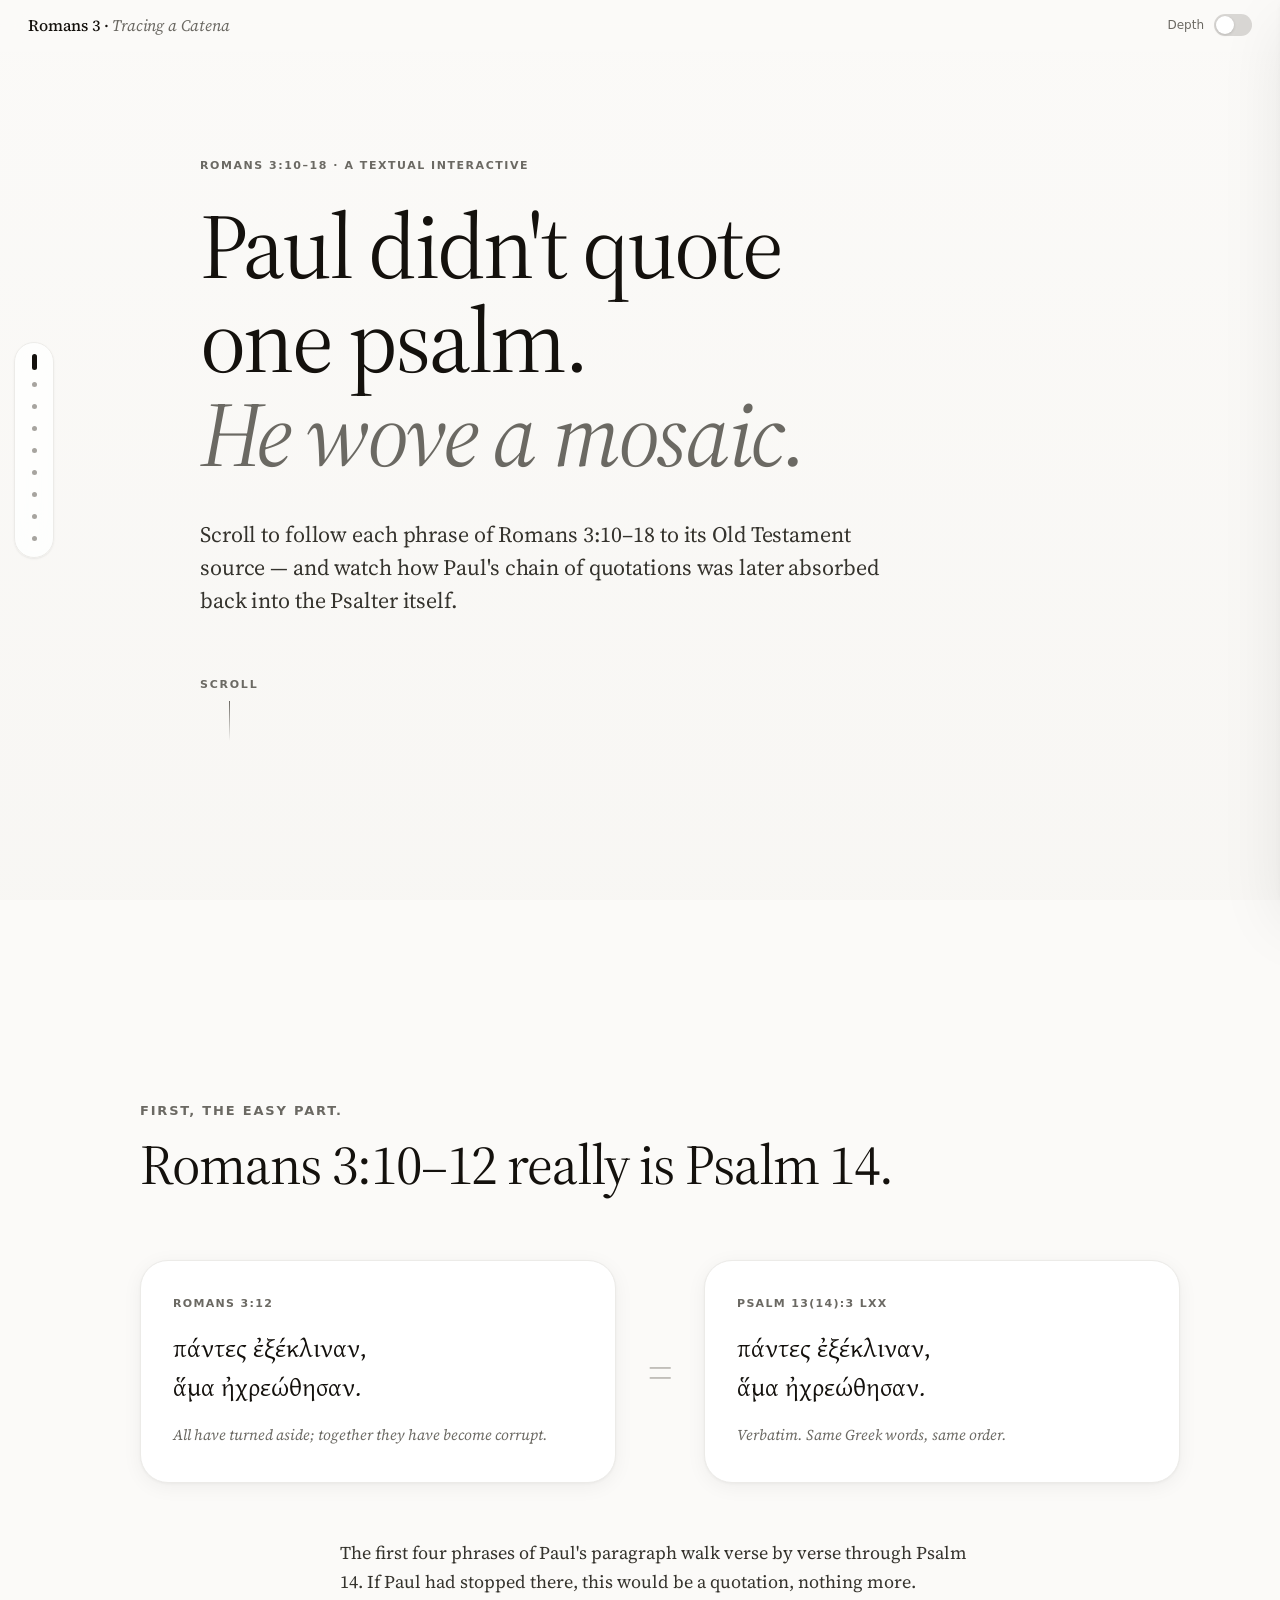
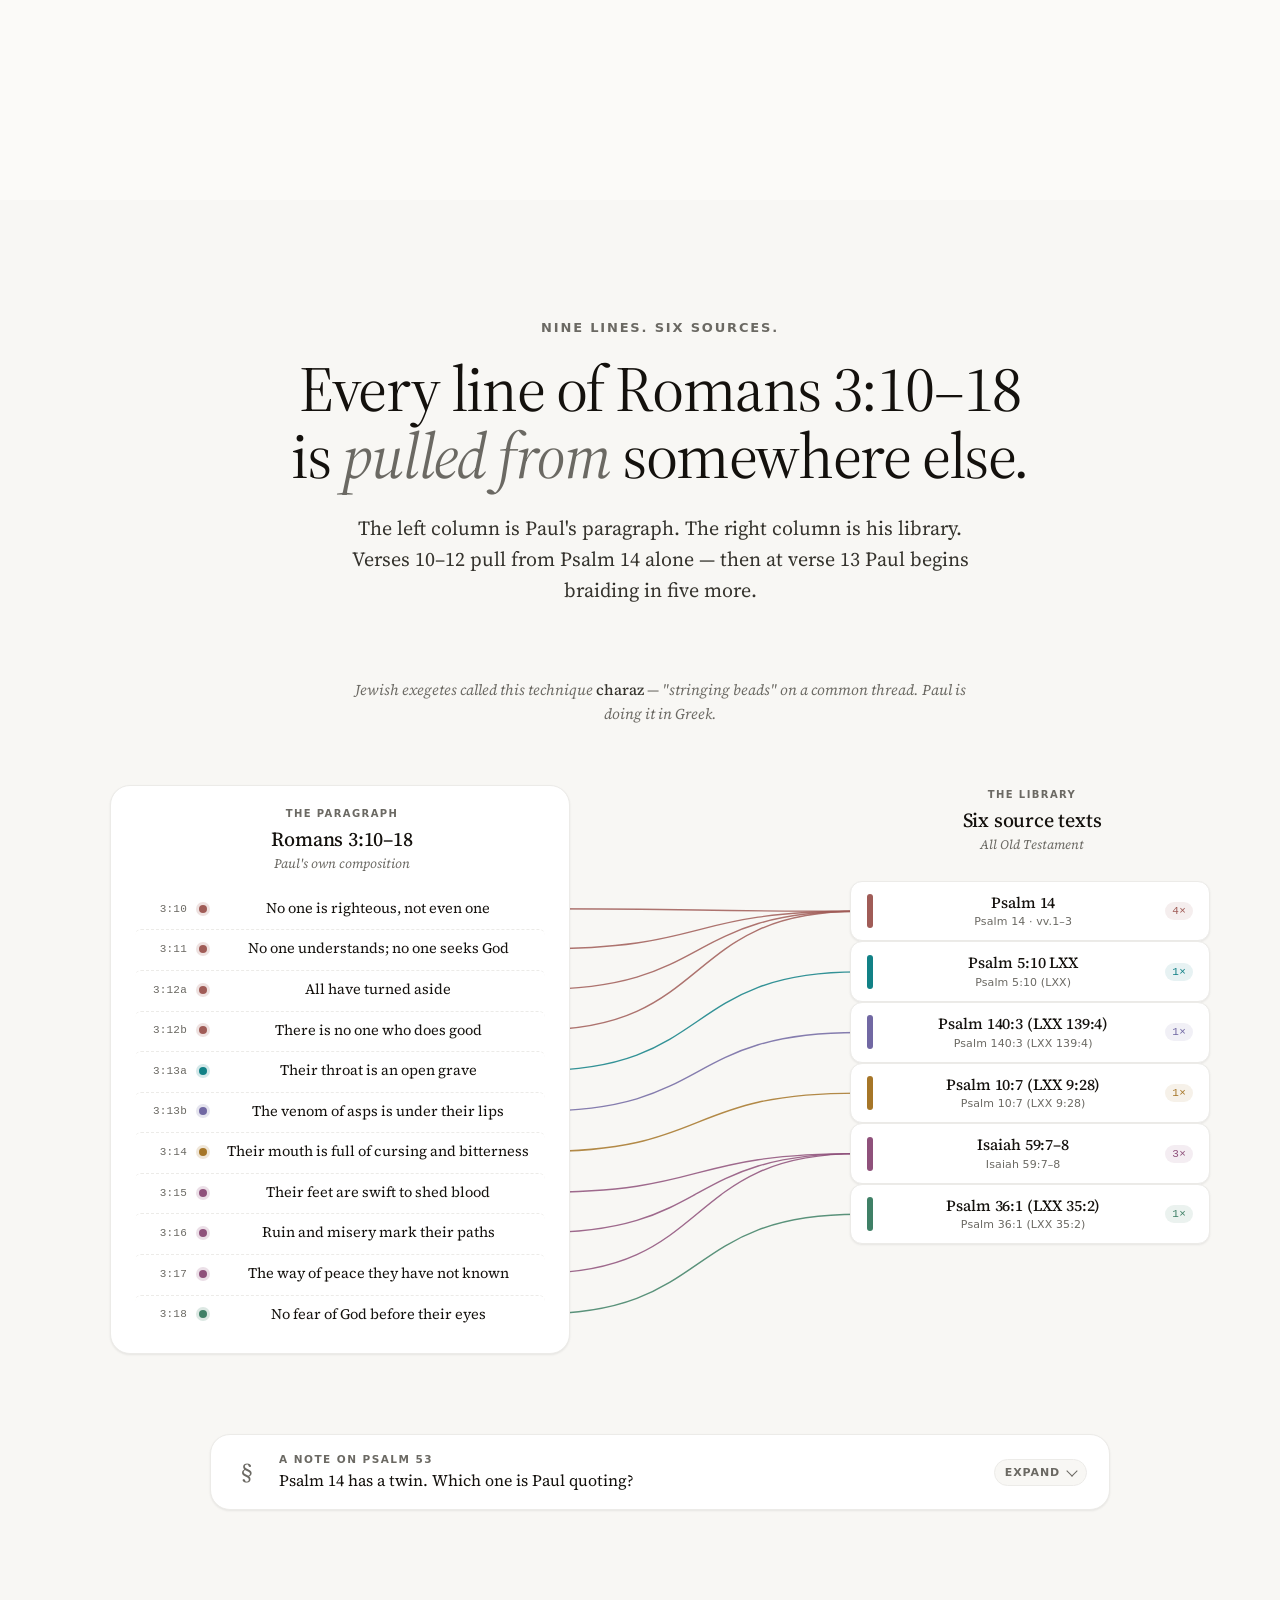
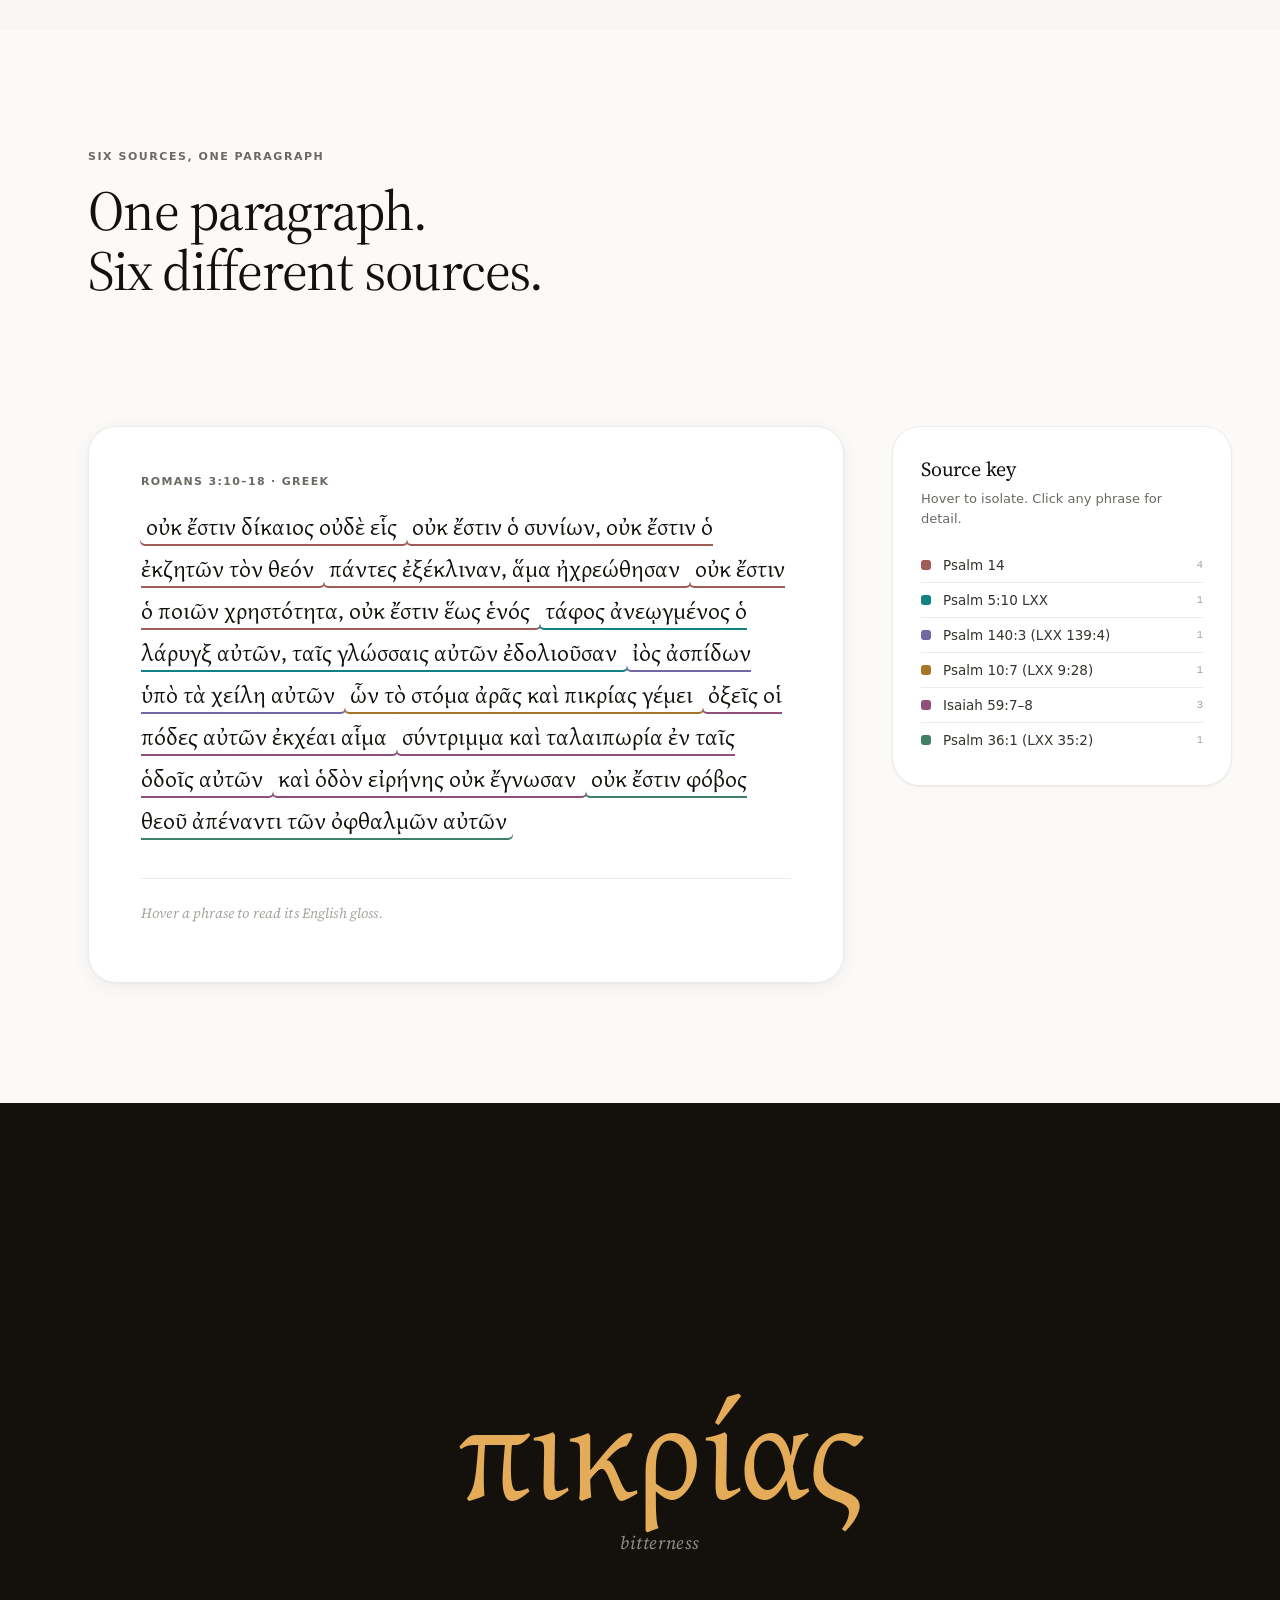
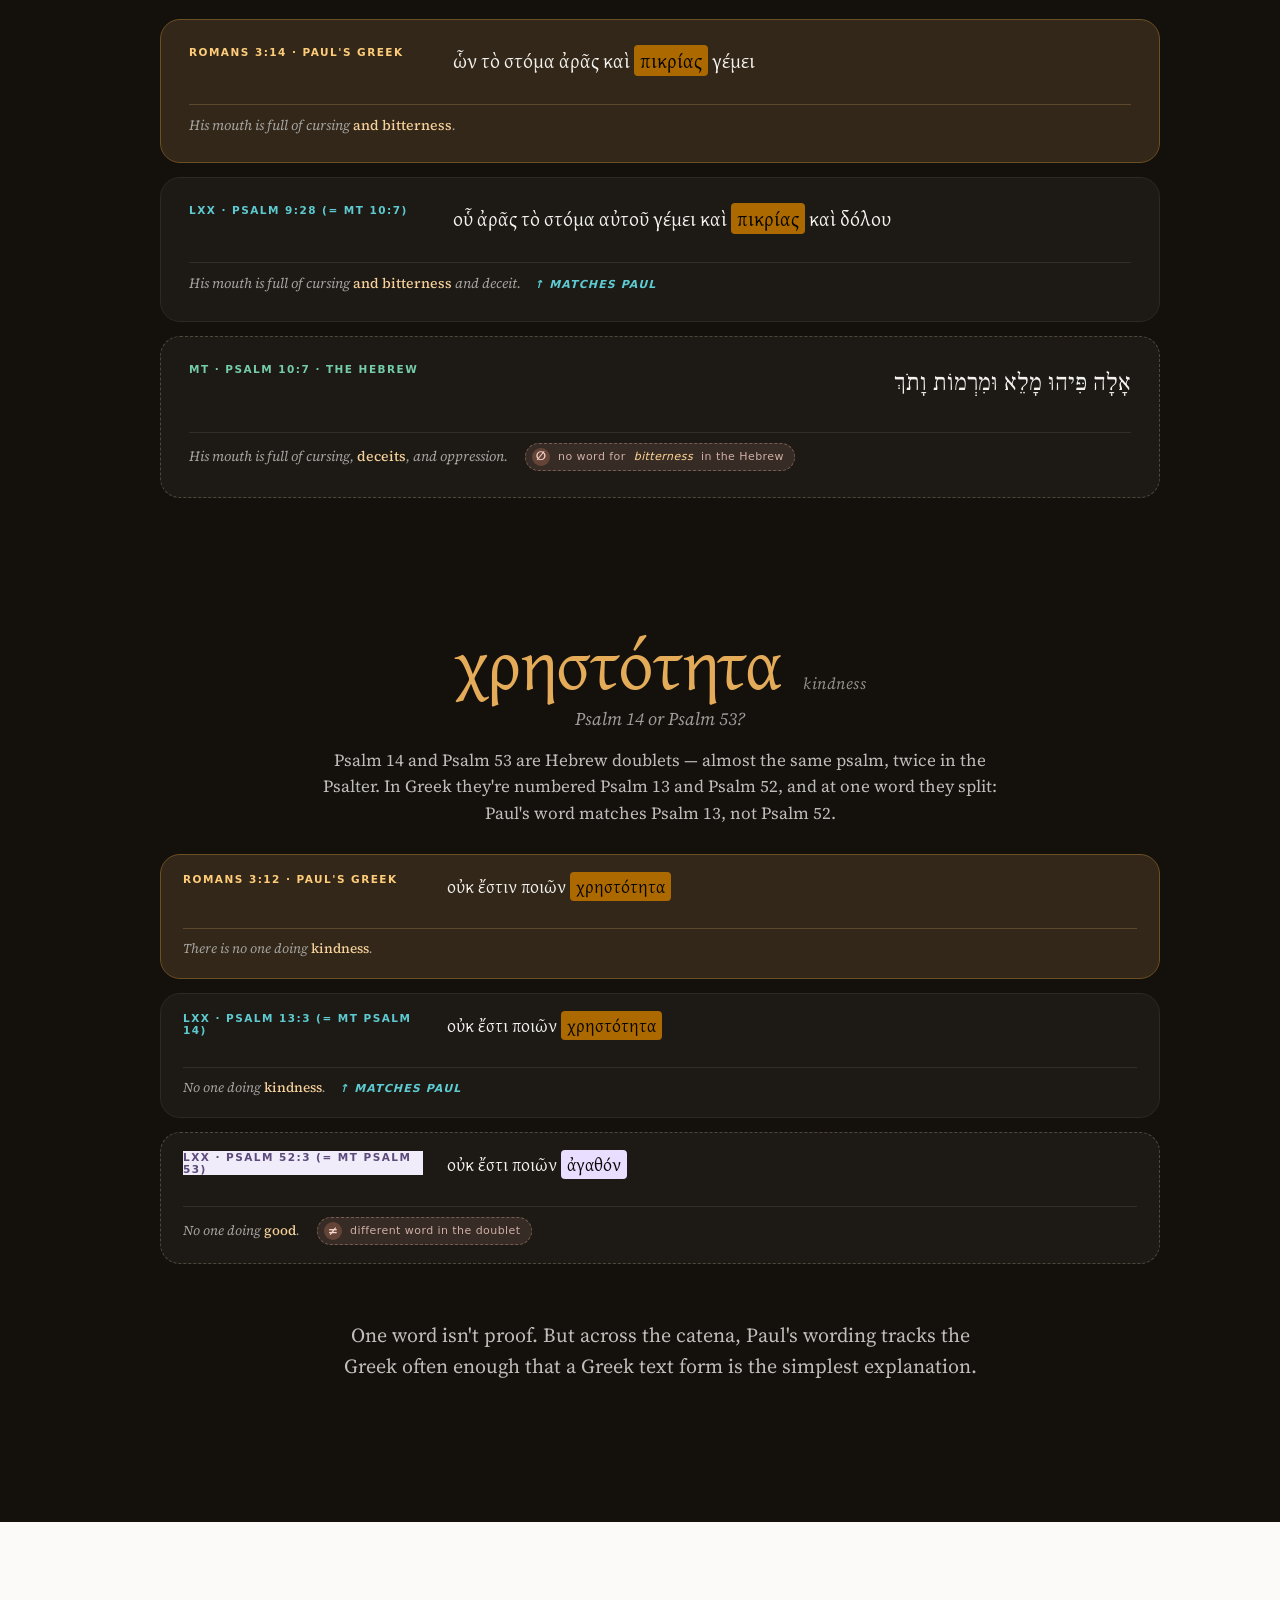
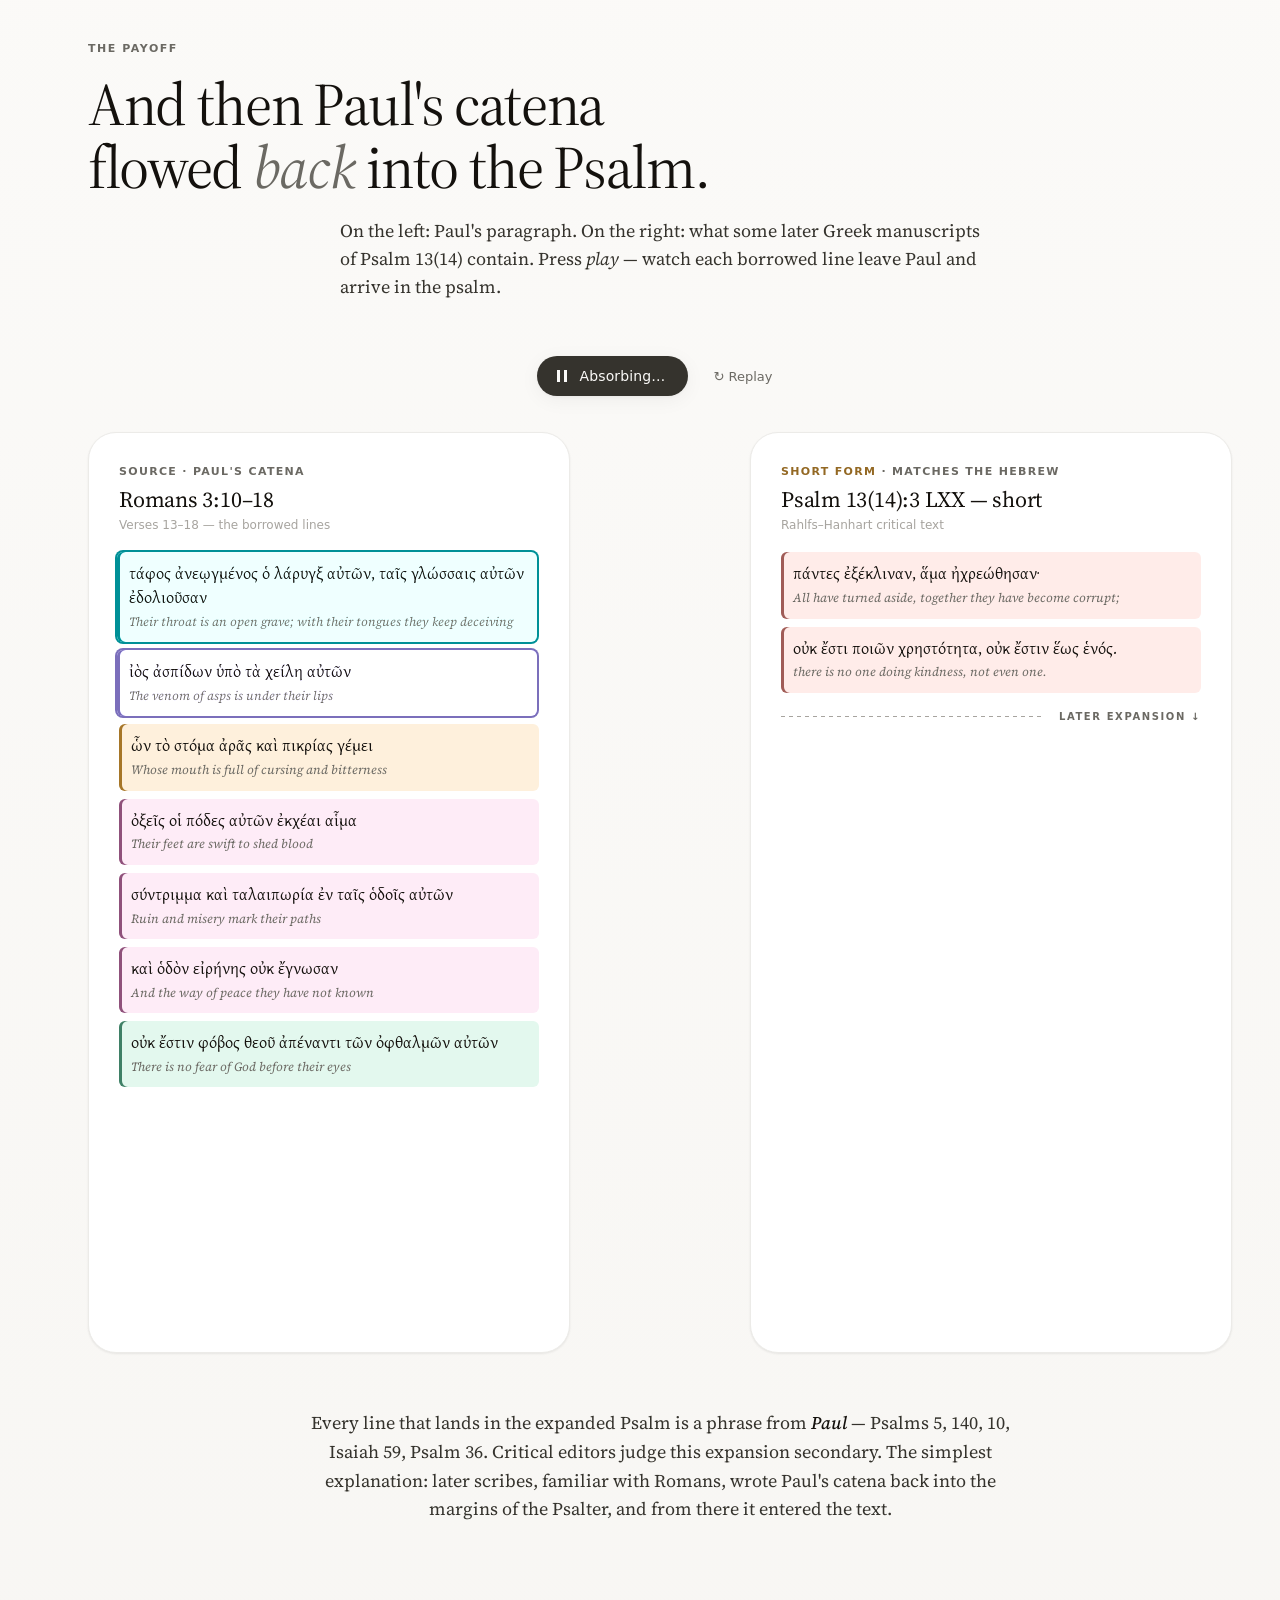
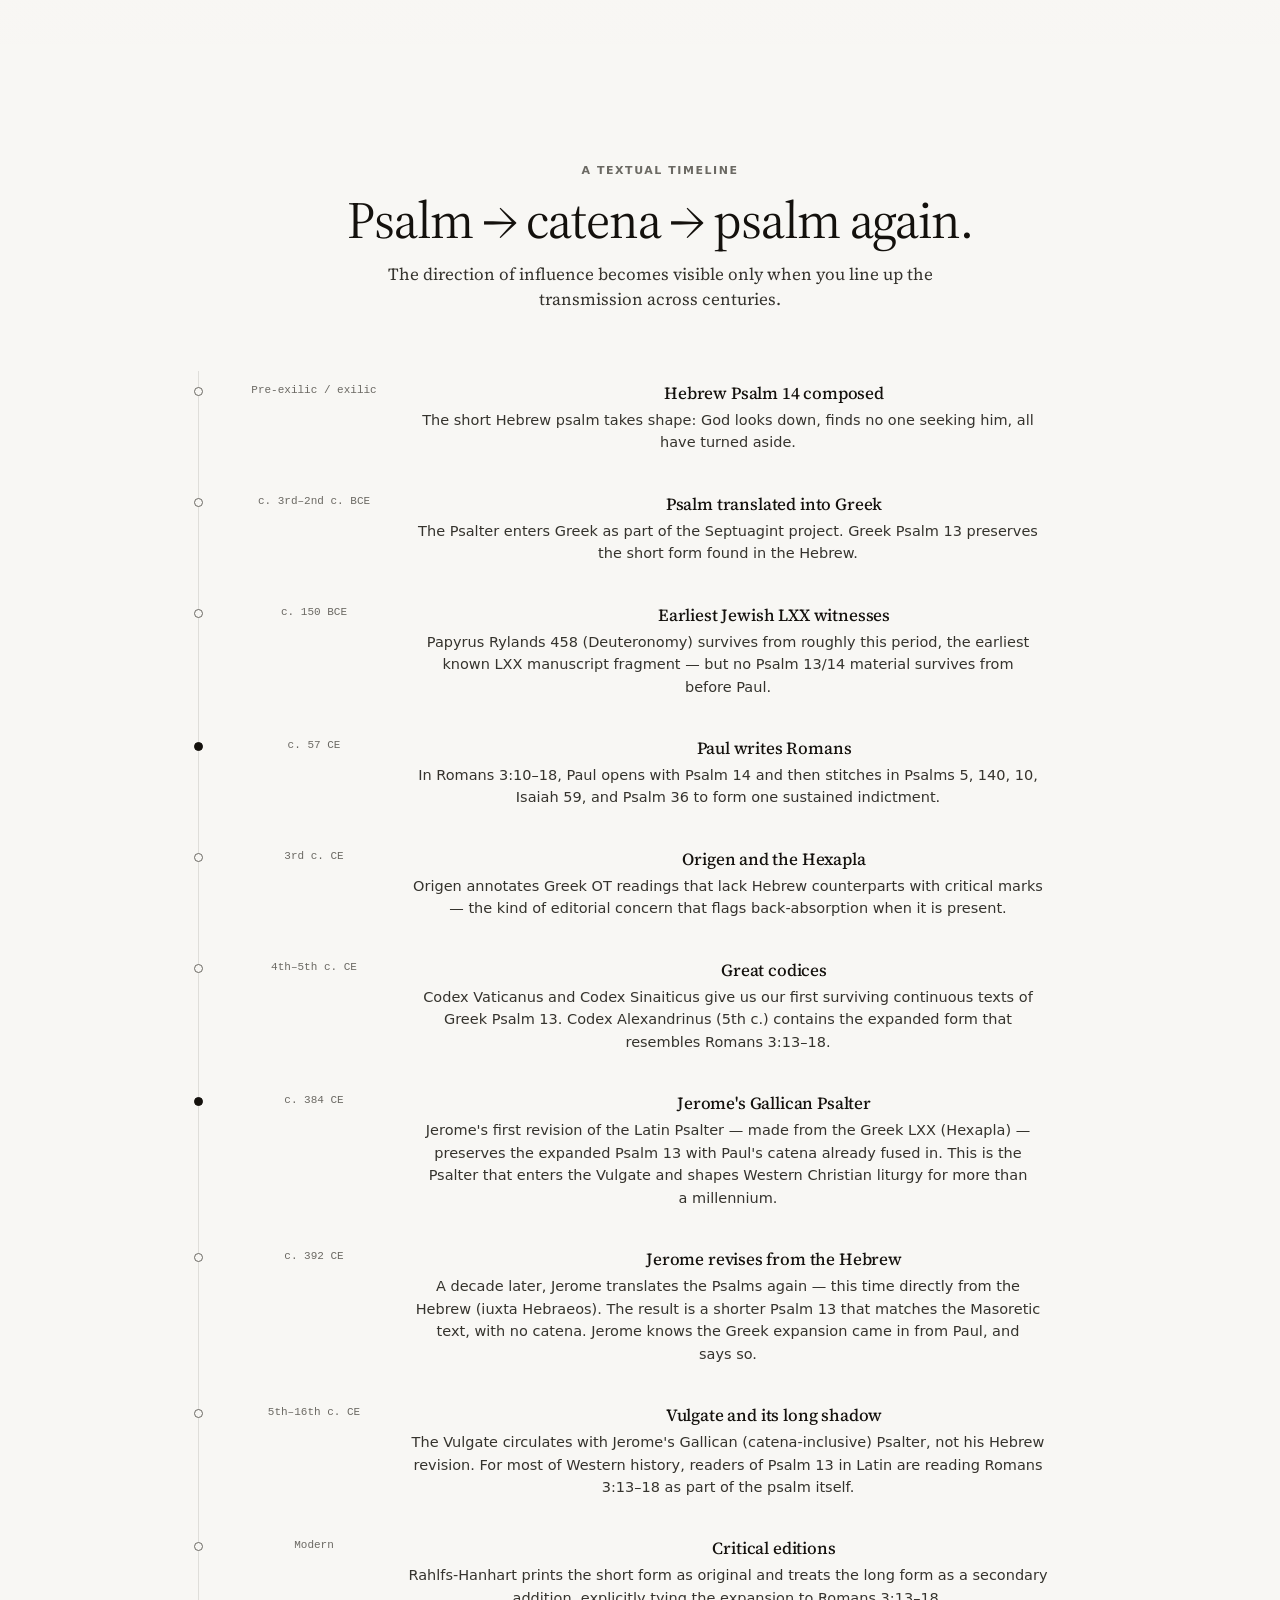
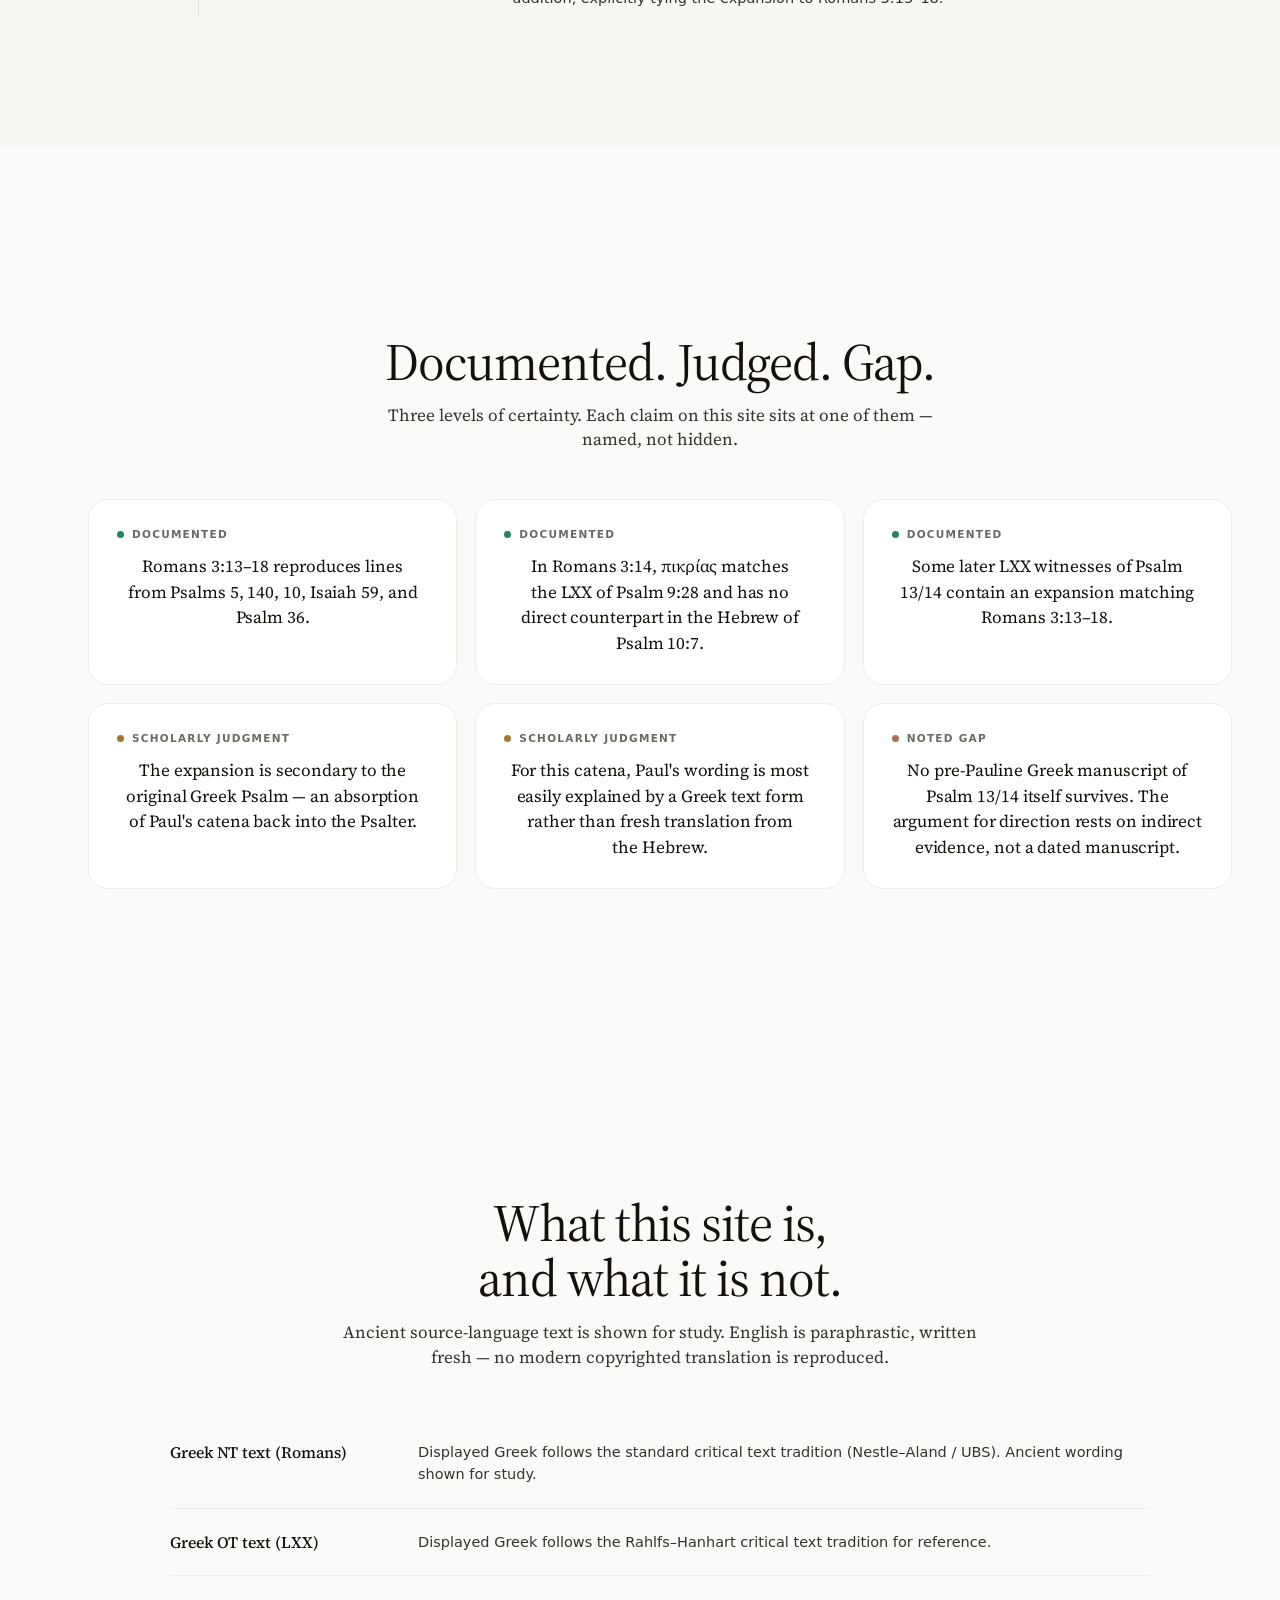
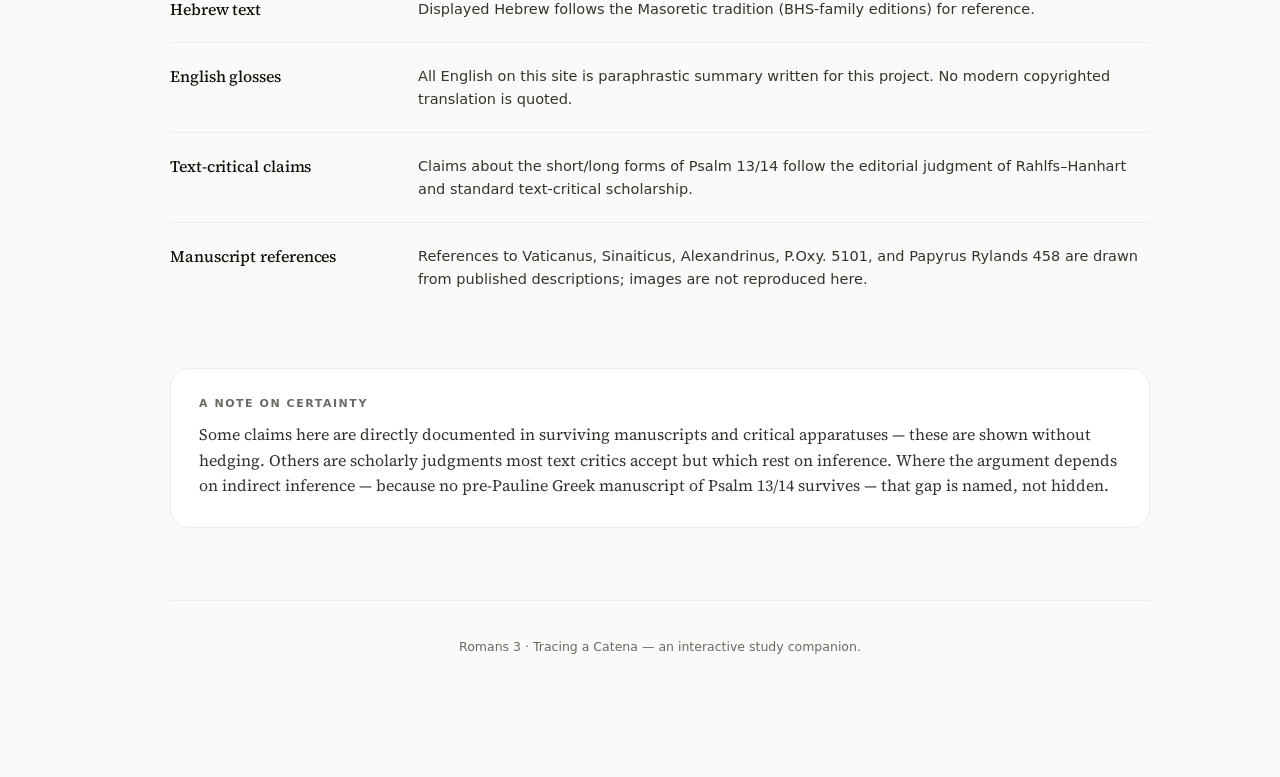
==== Romans 3 Textual.html @ 38ee54aa "Add files via upload" ====
<!DOCTYPE html>
<html lang="en">
<head>
<meta charset="UTF-8">
<meta name="viewport" content="width=device-width, initial-scale=1.0">
<title>Romans 3 · Tracing a Catena</title>
<link rel="preconnect" href="https://fonts.googleapis.com">
<link rel="preconnect" href="https://fonts.gstatic.com" crossorigin>
<link href="https://fonts.googleapis.com/css2?family=Source+Serif+4:ital,opsz,wght@0,8..60,300;0,8..60,400;0,8..60,500;0,8..60,600;1,8..60,400&family=Gentium+Plus:ital,wght@0,400;0,700;1,400&family=Frank+Ruhl+Libre:wght@300;400;500;600&display=swap" rel="stylesheet">
<link rel="stylesheet" href="styles.css">
</head>
<body>

<nav class="topnav">
  <div class="topnav-inner">
    <div class="brand">Romans 3 · <em>Tracing a Catena</em></div>
    <div class="mode-switch">
      <span>Depth</span>
      <button class="switch" id="depth-switch" aria-label="Toggle depth mode"></button>
    </div>
  </div>
  <div class="scroll-progress" id="scroll-progress"></div>
</nav>

<!-- Left-rail chapter dots -->
<nav class="rail" aria-label="Chapter navigation">
  <div class="rail-inner">
    <div class="nav-dots" id="nav-dots"></div>
  </div>
</nav>

<!-- ═══════════════ CHAPTER 1 — HERO ═══════════════ -->
<section class="chapter chapter-hero" data-nav="Open" data-ch="1">
  <div class="hero-inner">
    <div class="eyebrow reveal">Romans 3:10–18 · A Textual Interactive</div>
    <h1 class="reveal">
      <span class="line">Paul didn't quote</span>
      <span class="line">one psalm.</span>
      <span class="line em"><em>He wove a mosaic.</em></span>
    </h1>
    <p class="dek reveal">Scroll to follow each phrase of Romans 3:10–18 to its Old Testament source — and watch how Paul's chain of quotations was later absorbed back into the Psalter itself.</p>
    <div class="scroll-hint reveal">
      <span>Scroll</span>
      <div class="scroll-arrow"></div>
    </div>
  </div>
</section>

<!-- ═══════════════ CHAPTER 2 — THE FIRST CLAIM ═══════════════ -->
<section class="chapter chapter-claim" data-nav="The psalm" data-ch="2">
  <div class="claim-stage">
    <div class="claim-kicker reveal">First, the easy part.</div>
    <div class="claim-lede reveal">Romans 3:10–12 really is Psalm 14.</div>
    <div class="claim-pair">
      <div class="claim-col reveal" data-delay="100">
        <div class="col-head">Romans 3:12</div>
        <div class="col-text greek">πάντες ἐξέκλιναν,<br>ἅμα ἠχρεώθησαν.</div>
        <div class="col-en">All have turned aside; together they have become corrupt.</div>
      </div>
      <div class="claim-equals reveal" data-delay="250">=</div>
      <div class="claim-col reveal" data-delay="400">
        <div class="col-head">Psalm 13(14):3 LXX</div>
        <div class="col-text greek">πάντες ἐξέκλιναν,<br>ἅμα ἠχρεώθησαν.</div>
        <div class="col-en">Verbatim. Same Greek words, same order.</div>
      </div>
    </div>
    <p class="claim-tail reveal">The first four phrases of Paul's paragraph walk verse by verse through Psalm 14. If Paul had stopped there, this would be a quotation, nothing more.</p>
  </div>
</section>

<!-- ═══════════════ CHAPTER 3 — THE HINGE ═══════════════ -->
<section class="chapter chapter-hinge" data-nav="The turn" data-ch="3">
  <div class="hinge-stage">
    <div class="hinge-kicker reveal">Nine lines. Six sources.</div>
    <h2 class="hinge-h reveal">Every line of Romans 3:10–18 is <em>pulled from</em> somewhere else.</h2>
    <p class="hinge-dek reveal">The left column is Paul's paragraph. The right column is his library. Verses 10–12 pull from Psalm 14 alone — then at verse 13 Paul begins braiding in five more.</p>

    <p class="hinge-foot reveal" data-delay="100">
      Jewish exegetes called this technique <em>charaz</em> — "stringing beads" on a common thread. Paul is doing it in Greek.
    </p>

    <div class="hinge-thread reveal" data-delay="200" id="hinge-thread"></div>

    <details class="hinge-aside reveal" data-delay="400">
      <summary>
        <span class="ha-icon" aria-hidden="true">§</span>
        <span class="ha-body">
          <span class="ha-head">A note on Psalm 53</span>
          <span class="ha-teaser">Psalm 14 has a twin. Which one is Paul quoting?</span>
        </span>
        <span class="ha-toggle" aria-hidden="true">
          <span class="ha-toggle-lbl-closed">Expand</span>
          <span class="ha-toggle-lbl-open">Collapse</span>
          <span class="ha-chev"></span>
        </span>
      </summary>

      <div class="ha-content">
        <p class="ha-lede">
          Psalm 14 and Psalm 53 are Hebrew twins — almost the same psalm, copied twice into the Psalter. Psalm 53 sits in what scholars call the <em>Elohistic Psalter</em> and swaps the divine name <em>YHWH</em> for the more generic <em>Elohim</em>, with a reworked judgment line about God scattering the bones of the besieger. They look nearly identical in the verses Paul quotes — so <em>which one</em> is he on? The answer turns out to be hiding in a single word: <a href="#tell-greek-2" class="ha-link" id="ha-to-tell">χρηστότητα</a>.
        </p>

        <div class="ha-compare">
          <!-- Header row -->
          <div class="ha-col ha-col-head" aria-hidden="true"></div>
          <div class="ha-col ha-col-head"><div class="ha-ps-title">Psalm 14</div><div class="ha-ps-sub">MT numbering · "YHWH" psalm</div></div>
          <div class="ha-col ha-col-head"><div class="ha-ps-title">Psalm 53</div><div class="ha-ps-sub">MT numbering · "Elohim" psalm</div></div>

          <!-- Hebrew row -->
          <div class="ha-rowlabel"><span class="ha-lang">Hebrew</span><span class="ha-lang-note">Masoretic Text</span></div>
          <div class="ha-col ha-textcol">
            <div class="ha-src-ref">Psalm 14:1</div>
            <div class="ha-text hebrew">אָמַר נָבָל בְּלִבּוֹ אֵין <mark class="ha-hl ha-hl-name">אֱלֹהִים</mark></div>
            <div class="ha-en">The fool says in his heart, "There is no <em>God</em>."</div>
            <div class="ha-text hebrew">הִשְׁחִיתוּ הִתְעִיבוּ עֲלִילָה אֵין עֹשֵׂה־טוֹב</div>
            <div class="ha-en">They act corruptly, their deeds are vile — no one does good.</div>
          </div>
          <div class="ha-col ha-textcol">
            <div class="ha-src-ref">Psalm 53:2</div>
            <div class="ha-text hebrew">אָמַר נָבָל בְּלִבּוֹ אֵין <mark class="ha-hl ha-hl-name">אֱלֹהִים</mark></div>
            <div class="ha-en">The fool says in his heart, "There is no <em>God</em>."</div>
            <div class="ha-text hebrew">הִשְׁחִיתוּ וְהִתְעִיבוּ <mark class="ha-hl ha-hl-swap">עָוֶל</mark> אֵין עֹשֵׂה־טוֹב</div>
            <div class="ha-en">They act corruptly, their <em>injustice</em> is vile — no one does good. <span class="ha-diff">↑ different word</span></div>
          </div>

          <!-- Greek row -->
          <div class="ha-rowlabel"><span class="ha-lang">Greek</span><span class="ha-lang-note">Septuagint (LXX)</span></div>
          <div class="ha-col ha-textcol">
            <div class="ha-src-ref">LXX Psalm 13:1</div>
            <div class="ha-text greek">εἶπεν ἄφρων ἐν καρδίᾳ αὐτοῦ Οὐκ ἔστι θεός· διέφθειραν καὶ ἐβδελύχθησαν ἐν ἐπιτηδεύμασιν, οὐκ ἔστι ποιῶν <mark class="ha-hl ha-hl-key">χρηστότητα</mark></div>
            <div class="ha-en">There is no God… they are corrupt, their deeds are abominable, no one is doing <em>kindness</em>.</div>
            <div class="ha-arrow">↑ this is Paul's word</div>
          </div>
          <div class="ha-col ha-textcol">
            <div class="ha-src-ref">LXX Psalm 52:2</div>
            <div class="ha-text greek">εἶπεν ἄφρων ἐν καρδίᾳ αὐτοῦ Οὐκ ἔστι θεός· διεφθάρησαν καὶ ἐβδελύχθησαν ἐν ἀνομίαις, οὐκ ἔστι ποιῶν <mark class="ha-hl ha-hl-swap">ἀγαθόν</mark></div>
            <div class="ha-en">There is no God… they are corrupt, their deeds are abominable <em>in lawlessness</em>, no one is doing <em>good</em>.</div>
            <div class="ha-arrow ha-arrow-neg">≠ different word in the twin</div>
          </div>

          <!-- Key difference row -->
          <div class="ha-rowlabel"><span class="ha-lang">What differs</span></div>
          <div class="ha-col ha-diffcell">
            <ul>
              <li><strong>YHWH</strong> is used throughout the surrounding psalms.</li>
              <li>Verse 5 reads: "they are in great fear where no fear was."</li>
              <li>The LXX verse 3 was later <em>expanded</em> to include Paul's full catena.</li>
            </ul>
          </div>
          <div class="ha-col ha-diffcell">
            <ul>
              <li><strong>Elohim</strong> replaces YHWH — a trait of the Elohistic Psalter.</li>
              <li>Verse 5 rewrites the judgment: God <em>scatters the bones</em> of the besieger.</li>
              <li>The LXX of Psalm 52 was never expanded with Paul's catena.</li>
            </ul>
          </div>
        </div>

        <p class="ha-verdict">
          <strong>Verdict:</strong> Paul is on <em>Psalm 14</em> (LXX 13). χρηστότητα is the LXX 13 reading; the LXX 52 doublet has ἀγαθόν instead. And the secondary expansion in Psalm 13 LXX — the one that absorbs Paul's catena back into the psalm — appears only in the Psalm 14 branch, never in its twin.
        </p>
      </div>
    </details>
  </div>
</section>

<!-- ═══════════════ CHAPTER 4 — THE MOSAIC ═══════════════ -->
<section class="chapter chapter-mosaic" data-nav="The mosaic" data-ch="4">
  <div class="mosaic-stage">
    <div class="mosaic-head">
      <div class="eyebrow reveal">Six sources, one paragraph</div>
      <h2 class="reveal">One paragraph.<br>Six different sources.</h2>
      <p class="reveal">Each color is a different Old Testament book. <em>Hover</em> any phrase for its English gloss. <em>Click</em> for the Greek and Hebrew sources side by side.</p>
    </div>

    <div class="mosaic-wrap">
      <div class="mosaic reveal" data-delay="200">
        <div class="mosaic-ref">Romans 3:10–18 · Greek</div>
        <div class="mosaic-body greek" id="mosaic-greek"></div>
        <div class="mosaic-hover-en" id="mosaic-hover-en">Hover a phrase to read its English gloss.</div>
      </div>
      <aside class="legend reveal" data-delay="350">
        <h3>Source key</h3>
        <p>Hover to isolate. Click any phrase for detail.</p>
        <div id="legend-items"></div>
      </aside>
    </div>
  </div>
</section>

<!-- ═══════════════ CHAPTER 5 — ALIGNMENT (DEPTH) ═══════════════ -->
<section class="chapter chapter-align depth-only" data-nav="Alignment" data-ch="5">
  <div class="align-stage">
    <div class="align-head">
      <div class="eyebrow reveal">Depth layer · Phrase by phrase</div>
      <h2 class="reveal">Every borrowed phrase, in five columns.</h2>
      <p class="reveal">Pick any phrase. Compare Paul's Greek against the Greek source, the Hebrew source, and the Psalm 14 traditions that don't contain it.</p>
    </div>
    <div class="align-tabs reveal" id="align-tabs"></div>
    <div class="align-grid" id="align-grid"></div>
    <div class="align-diag" id="align-diag"></div>
  </div>
</section>

<!-- ═══════════════ CHAPTER 6 — THE TELL (πικρίας) ═══════════════ -->
<section class="chapter chapter-tell" data-nav="The tell" data-ch="6">
  <div class="tell-stage">
    <div class="tell-kicker reveal">A diagnostic clue.</div>
    <h2 class="tell-h reveal">Paul was most likely reading the <em>Greek</em>.</h2>
    <div class="tell-word reveal" data-delay="200">
      <span class="greek" id="tell-greek">πικρίας</span>
      <span class="tell-gloss">bitterness</span>
    </div>

    <div class="tell-compare">
      <!-- Three-row parallel: Romans, LXX, MT, with the word aligned across -->
      <div class="tell-parallel reveal" data-delay="400">

        <div class="tell-prow rom">
          <div class="tell-label rom">Romans 3:14 · Paul's Greek</div>
          <div class="tell-text greek">
            ὧν τὸ στόμα ἀρᾶς καὶ <mark class="hl">πικρίας</mark> γέμει
          </div>
          <div class="tell-en">His mouth is full of cursing <em>and&nbsp;bitterness</em>.</div>
        </div>

        <div class="tell-prow lxx">
          <div class="tell-label lxx">LXX · Psalm 9:28 (= MT 10:7)</div>
          <div class="tell-text greek">
            οὗ ἀρᾶς τὸ στόμα αὐτοῦ γέμει καὶ <mark class="hl">πικρίας</mark> καὶ δόλου
          </div>
          <div class="tell-en">His mouth is full of cursing <em>and&nbsp;bitterness</em> and deceit. <span class="tell-arrow">↑ matches Paul</span></div>
        </div>

        <div class="tell-prow mt">
          <div class="tell-label mt">MT · Psalm 10:7 · the Hebrew</div>
          <div class="tell-text hebrew">
            אָלָה פִּיהוּ מָלֵא וּמִרְמוֹת וָתֹךְ
          </div>
          <div class="tell-en">
            His mouth is full of cursing, <em>deceits</em>, and oppression.
            <span class="tell-absence"><span class="tell-absence-mark">∅</span> no word for <em>bitterness</em> in the Hebrew</span>
          </div>
        </div>

      </div>
    </div>

    <div class="tell-divider reveal" data-delay="500">
      <span class="tell-divider-lbl">and another — this one decides <em>which</em> psalm</span>
    </div>

    <div class="tell-sub reveal" data-delay="600">
      <div class="tell-sub-head">
        <span class="greek" id="tell-greek-2">χρηστότητα</span>
        <span class="tell-gloss">kindness</span>
        <span class="tell-sub-q">Psalm 14 or Psalm 53?</span>
      </div>
      <p class="tell-sub-copy">
        Psalm 14 and Psalm 53 are Hebrew doublets — almost the same psalm, twice in the Psalter. In Greek they're numbered Psalm 13 and Psalm 52, and at one word they split: Paul's word matches Psalm 13, not Psalm 52.
      </p>

      <div class="tell-parallel tight reveal" data-delay="750">
        <div class="tell-prow rom">
          <div class="tell-label rom">Romans 3:12 · Paul's Greek</div>
          <div class="tell-text greek">οὐκ ἔστιν ποιῶν <mark class="hl">χρηστότητα</mark></div>
          <div class="tell-en">There is no one doing <em>kindness</em>.</div>
        </div>

        <div class="tell-prow lxx">
          <div class="tell-label lxx">LXX · Psalm 13:3 (= MT Psalm 14)</div>
          <div class="tell-text greek">οὐκ ἔστι ποιῶν <mark class="hl">χρηστότητα</mark></div>
          <div class="tell-en">No one doing <em>kindness</em>. <span class="tell-arrow">↑ matches Paul</span></div>
        </div>

        <div class="tell-prow mt">
          <div class="tell-label mt" style="color:oklch(0.45 0.08 300);background:oklch(0.95 0.02 300)">LXX · Psalm 52:3 (= MT Psalm 53)</div>
          <div class="tell-text greek">οὐκ ἔστι ποιῶν <mark class="hl" style="background:oklch(0.92 0.05 300)">ἀγαθόν</mark></div>
          <div class="tell-en">
            No one doing <em>good</em>.
            <span class="tell-absence"><span class="tell-absence-mark">≠</span> different word in the doublet</span>
          </div>
        </div>
      </div>
    </div>

    <p class="tell-tail reveal">
      One word isn't proof. But across the catena, Paul's wording tracks the Greek often enough that a Greek text form is the simplest explanation.
    </p>
  </div>
</section>

<!-- ═══════════════ CHAPTER 7 — BACK-ABSORPTION (THE PAYOFF) ═══════════════ -->
<section class="chapter chapter-ba" data-nav="Absorption" data-ch="7">
  <div class="ba-stage">
    <div class="ba-head">
      <div class="eyebrow reveal">The payoff</div>
      <h2 class="reveal">And then Paul's catena flowed <em>back</em> into the Psalm.</h2>
      <p class="reveal">On the left: Paul's paragraph. On the right: what some later Greek manuscripts of Psalm 13(14) contain. Press <em>play</em> — watch each borrowed line leave Paul and arrive in the psalm.</p>
    </div>

    <div class="ba-controls reveal" data-delay="200">
      <button class="ba-play" id="ba-play">
        <span class="ba-play-icon" aria-hidden="true"></span>
        <span class="ba-play-lbl">Play the absorption</span>
      </button>
      <button class="ba-reset" id="ba-reset" aria-label="Replay">↻ Replay</button>
    </div>

    <div class="ba-flow" id="ba-flow">
      <!-- Left: Paul's paragraph, phrase-grouped. Right: short then long Psalm 13. SVG overlay draws connectors. -->
      <svg class="ba-svg" id="ba-svg" aria-hidden="true"></svg>

      <div class="ba-card ba-paul reveal" data-delay="300">
        <div class="ba-label">Source · Paul's catena</div>
        <div class="ba-title">Romans 3:10–18</div>
        <div class="ba-ref">Verses 13–18 — the borrowed lines</div>
        <div class="ba-lines" id="ba-paul-lines"></div>
      </div>

      <div class="ba-card ba-psalm reveal" data-delay="400">
        <div class="ba-label"><em>Short form</em> · matches the Hebrew</div>
        <div class="ba-title">Psalm 13(14):3 LXX — short</div>
        <div class="ba-ref">Rahlfs–Hanhart critical text</div>
        <div class="ba-lines" id="ba-short-lines"></div>

        <div class="ba-expand-gate" id="ba-expand-gate">
          <div class="ba-expand-marker"></div>
          <div class="ba-expand-note">Later expansion ↓</div>
        </div>

        <div class="ba-lines ba-absorbed" id="ba-long-lines"></div>
      </div>
    </div>

    <p class="ba-explain reveal">
      Every line that lands in the expanded Psalm is a phrase from <em>Paul</em> — Psalms 5, 140, 10, Isaiah 59, Psalm 36.
      Critical editors judge this expansion secondary. The simplest explanation: later scribes, familiar with Romans,
      wrote Paul's catena back into the margins of the Psalter, and from there it entered the text.
    </p>
  </div>
</section>

<!-- ═══════════════ CHAPTER 8 — TIMELINE ═══════════════ -->
<section class="chapter chapter-tl" data-nav="History" data-ch="8">
  <div class="tl-stage">
    <div class="tl-head">
      <div class="eyebrow reveal">A textual timeline</div>
      <h2 class="reveal">Psalm → catena → psalm again.</h2>
      <p class="reveal">The direction of influence becomes visible only when you line up the transmission across centuries.</p>
    </div>
    <div class="tl-wrap" id="tl"></div>
  </div>
</section>

<!-- ═══════════════ CHAPTER 9 — EVIDENCE ═══════════════ -->
<section class="chapter chapter-claims" data-nav="Evidence" data-ch="9">
  <div class="claims-stage">
    <div class="claims-head">
      <div class="eyebrow reveal">What we can say, and how strongly</div>
      <h2 class="reveal">Documented. Judged. Gap.</h2>
      <p class="reveal">Three levels of certainty. Each claim on this site sits at one of them — named, not hidden.</p>
    </div>
    <div class="claims" id="claims"></div>
  </div>
</section>

<!-- ═══════════════ CHAPTER 10 — SOURCES ═══════════════ -->
<section class="chapter chapter-sources" data-nav="Sources" data-ch="10">
  <div class="src-stage">
    <div class="src-head">
      <div class="eyebrow reveal">Attribution</div>
      <h2 class="reveal">What this site is,<br>and what it is not.</h2>
      <p class="reveal">Ancient source-language text is shown for study. English is paraphrastic, written fresh — no modern copyrighted translation is reproduced.</p>
    </div>
    <div class="attr" id="attr"></div>

    <div class="src-note reveal">
      <div class="eyebrow">A note on certainty</div>
      <p>
        Some claims here are directly documented in surviving manuscripts and critical apparatuses — these are shown without hedging. Others are scholarly judgments most text critics accept but which rest on inference. Where the argument depends on indirect inference — because no pre-Pauline Greek manuscript of Psalm 13/14 survives — that gap is named, not hidden.
      </p>
    </div>

    <footer class="foot">
      Romans 3 · Tracing a Catena — an interactive study companion.
    </footer>
  </div>
</section>

<!-- ══════ DRAWER ══════ -->
<aside class="drawer" id="drawer" aria-hidden="true">
  <div class="drawer-head">
    <div class="eyebrow">Phrase detail</div>
    <button class="drawer-close" id="drawer-close" aria-label="Close">✕</button>
  </div>
  <div class="drawer-body" id="drawer-body"></div>
</aside>

<script src="data.js"></script>
<script src="app.js"></script>
</body>
</html>
---- styles.css ----
/* Romans 3 · Tracing a Catena — continuous scroll narrative */

:root {
  --bg: oklch(0.985 0.003 85);
  --bg-2: oklch(0.975 0.004 85);
  --bg-dark: oklch(0.18 0.01 85);
  --surface: oklch(1 0 0);
  --ink: oklch(0.18 0.01 85);
  --ink-2: oklch(0.32 0.01 85);
  --ink-3: oklch(0.52 0.01 85);
  --ink-4: oklch(0.72 0.008 85);
  --line: oklch(0.90 0.005 85);
  --line-2: oklch(0.94 0.004 85);

  --serif: "Source Serif 4", "Source Serif Pro", "Iowan Old Style", "Palatino", Georgia, serif;
  --sans: -apple-system, BlinkMacSystemFont, "SF Pro Display", "Inter", system-ui, sans-serif;
  --greek: "Gentium Plus", "GFS Neohellenic", "Times New Roman", serif;
  --hebrew: "Frank Ruhl Libre", "SBL Hebrew", "Times New Roman", serif;
  --mono: ui-monospace, "SF Mono", "JetBrains Mono", Menlo, monospace;

  --r-sm: 8px; --r-md: 12px; --r-lg: 20px; --r-xl: 28px;
  --shadow-1: 0 1px 2px oklch(0 0 0 / 0.04), 0 1px 3px oklch(0 0 0 / 0.04);
  --shadow-2: 0 4px 20px oklch(0 0 0 / 0.05), 0 1px 3px oklch(0 0 0 / 0.04);
  --shadow-3: 0 24px 60px oklch(0 0 0 / 0.08), 0 2px 8px oklch(0 0 0 / 0.04);
}

* { box-sizing: border-box; }
html { scroll-behavior: smooth; }
html, body {
  margin: 0; padding: 0;
  background: var(--bg); color: var(--ink);
  font-family: var(--sans);
  -webkit-font-smoothing: antialiased;
  -moz-osx-font-smoothing: grayscale;
  text-rendering: optimizeLegibility;
}

.greek { font-family: var(--greek); }
.hebrew { font-family: var(--hebrew); direction: rtl; }
.eyebrow {
  font-family: var(--sans);
  font-size: 11px; font-weight: 600;
  letter-spacing: 0.14em; text-transform: uppercase;
  color: var(--ink-3);
}

/* Top nav */
.topnav {
  position: fixed; top: 0; left: 0; right: 0;
  z-index: 100;
  backdrop-filter: saturate(180%) blur(20px);
  -webkit-backdrop-filter: saturate(180%) blur(20px);
  background: oklch(0.985 0.003 85 / 0.72);
  border-bottom: 1px solid transparent;
  transition: border-color 0.3s ease, background 0.3s ease;
}
.topnav.scrolled { border-bottom-color: var(--line); }
.topnav-inner {
  max-width: 1280px; margin: 0 auto;
  padding: 14px 28px;
  display: flex; align-items: center; gap: 24px;
}
.brand {
  font-family: var(--serif); font-size: 16px; font-weight: 500;
  letter-spacing: -0.01em; color: var(--ink);
}
.brand em { font-style: italic; color: var(--ink-3); font-weight: 400; }

.nav-dots {
  display: flex; flex-direction: column; gap: 4px; align-items: center;
}
.nav-dot {
  width: 26px; height: 18px;
  display: inline-flex; align-items: center; justify-content: center;
  cursor: pointer; border: none; background: transparent;
  position: relative;
}
.nav-dot::before {
  content: ""; width: 5px; height: 5px; border-radius: 50%;
  background: var(--ink-4); transition: all 0.2s ease;
}
.nav-dot:hover::before { background: var(--ink-2); transform: scale(1.3); }
.nav-dot.active::before { background: var(--ink); width: 5px; height: 16px; border-radius: 3px; }
.nav-dot .lbl {
  position: absolute; left: 28px; top: 50%; transform: translateY(-50%);
  font-size: 11px; font-weight: 500; letter-spacing: 0.02em;
  color: var(--ink-2); white-space: nowrap;
  opacity: 0; pointer-events: none;
  background: var(--surface); padding: 4px 8px; border-radius: 6px;
  box-shadow: var(--shadow-1); border: 1px solid var(--line-2);
  transition: opacity 0.15s ease;
}
.nav-dot:hover .lbl { opacity: 1; }

/* Left-rail nav */
.rail {
  position: fixed; left: 0; top: 0; bottom: 0;
  width: 52px; z-index: 95;
  display: flex; align-items: center; justify-content: center;
  pointer-events: none;
}
.rail-inner {
  pointer-events: auto;
  padding: 10px 6px;
  background: oklch(1 0 0 / 0.7);
  backdrop-filter: saturate(180%) blur(20px);
  -webkit-backdrop-filter: saturate(180%) blur(20px);
  border: 1px solid var(--line-2);
  border-radius: 999px;
  box-shadow: var(--shadow-1);
  margin-left: 16px;
}
@media (max-width: 900px) {
  .rail { display: none; }
}

.mode-switch {
  display: flex; align-items: center; gap: 10px;
  font-size: 12px; color: var(--ink-3); font-weight: 500;
  margin-left: auto;
}
.switch {
  position: relative; width: 38px; height: 22px;
  background: oklch(0.88 0.005 85); border-radius: 999px;
  cursor: pointer; border: none; padding: 0;
  transition: background 0.25s ease;
}
.switch::after {
  content: ""; position: absolute; top: 2px; left: 2px;
  width: 18px; height: 18px; background: white; border-radius: 50%;
  box-shadow: 0 1px 3px oklch(0 0 0 / 0.15);
  transition: transform 0.25s cubic-bezier(0.2, 0.8, 0.2, 1);
}
.switch.on { background: oklch(0.45 0.02 85); }
.switch.on::after { transform: translateX(16px); }

.scroll-progress {
  position: absolute; bottom: -1px; left: 0;
  height: 2px; width: 0%;
  background: var(--ink);
  transition: width 0.1s linear;
}

/* Chapters — shared */
.chapter {
  min-height: 100vh;
  padding: 120px 28px 120px;
  display: flex; align-items: center; justify-content: center;
  position: relative;
}
.chapter.depth-only { display: none; }
body.depth .chapter.depth-only { display: flex; }

/* Reserve left space for the rail so content doesn't clip behind it */
@media (min-width: 900px) {
  .chapter { padding-left: 88px; padding-right: 48px; }
}

/* Reveal animation */
.reveal {
  opacity: 0; transform: translateY(24px);
  transition: opacity 0.9s cubic-bezier(0.2, 0.8, 0.2, 1), transform 0.9s cubic-bezier(0.2, 0.8, 0.2, 1);
}
.reveal.in {
  opacity: 1; transform: translateY(0);
}

/* ═══ CH1 · HERO ═══ */
.chapter-hero {
  background: linear-gradient(180deg, var(--bg) 0%, var(--bg-2) 100%);
}
.hero-inner {
  max-width: 920px; width: 100%;
}
.hero-inner .eyebrow { margin-bottom: 28px; }
.chapter-hero h1 {
  font-family: var(--serif); font-weight: 400;
  font-size: clamp(48px, 7.5vw, 92px);
  line-height: 1.02; letter-spacing: -0.028em;
  margin: 0 0 36px; text-wrap: balance;
}
.chapter-hero h1 .line { display: block; }
.chapter-hero h1 .line.em em { font-style: italic; color: var(--ink-3); }
.chapter-hero h1 .line:nth-child(1).reveal { transition-delay: 0ms; }
.chapter-hero h1 .line:nth-child(2).reveal { transition-delay: 120ms; }
.chapter-hero h1 .line:nth-child(3).reveal { transition-delay: 260ms; }
.dek {
  font-family: var(--serif); font-size: 22px; line-height: 1.5;
  color: var(--ink-2); max-width: 680px; margin: 0 0 56px;
  letter-spacing: -0.005em; text-wrap: pretty;
}
.scroll-hint {
  display: inline-flex; flex-direction: column; align-items: center; gap: 10px;
  font-size: 11px; font-weight: 600; letter-spacing: 0.16em;
  text-transform: uppercase; color: var(--ink-3);
}
.scroll-arrow {
  width: 1px; height: 40px;
  background: linear-gradient(180deg, var(--ink-3), transparent);
  animation: scrollPulse 2.2s ease-in-out infinite;
}
@keyframes scrollPulse {
  0%, 100% { transform: scaleY(0.3); transform-origin: top; opacity: 0.5; }
  50% { transform: scaleY(1); transform-origin: top; opacity: 1; }
}

/* ═══ CH2 · CLAIM / Psalm 14 equivalence ═══ */
.claim-stage { max-width: 1040px; width: 100%; text-align: center; }
.claim-kicker {
  font-family: var(--sans); font-size: 13px; font-weight: 600;
  letter-spacing: 0.14em; text-transform: uppercase;
  color: var(--ink-3); margin-bottom: 16px;
}
.claim-lede {
  font-family: var(--serif); font-weight: 400;
  font-size: clamp(34px, 5vw, 56px);
  line-height: 1.1; letter-spacing: -0.02em;
  color: var(--ink); margin-bottom: 64px; text-wrap: balance;
}
.claim-pair {
  display: grid; grid-template-columns: 1fr auto 1fr;
  gap: 32px; align-items: center; margin-bottom: 56px;
}
@media (max-width: 760px) {
  .claim-pair { grid-template-columns: 1fr; }
  .claim-equals { transform: rotate(90deg); }
}
.claim-col {
  background: var(--surface); border-radius: var(--r-xl);
  padding: 36px 32px; border: 1px solid var(--line-2);
  box-shadow: var(--shadow-2); text-align: left;
}
.claim-col .col-head {
  font-size: 11px; font-weight: 600; letter-spacing: 0.12em;
  text-transform: uppercase; color: var(--ink-3);
  margin-bottom: 18px;
}
.claim-col .col-text {
  font-family: var(--greek); font-size: 26px; line-height: 1.5;
  color: var(--ink); margin-bottom: 18px;
}
.claim-col .col-en {
  font-family: var(--serif); font-size: 15px; font-style: italic;
  color: var(--ink-3); line-height: 1.5;
}
.claim-equals {
  font-family: var(--serif); font-size: 48px;
  color: var(--ink-4); font-weight: 300;
}
.claim-tail {
  max-width: 640px; margin: 0 auto;
  font-family: var(--serif); font-size: 18px;
  line-height: 1.6; color: var(--ink-2); text-wrap: pretty;
}

/* ═══ CH3 · HINGE ═══ */
.chapter-hinge {
  background: var(--bg-2);
}
.hinge-stage { max-width: 1100px; width: 100%; text-align: center; }
.hinge-kicker {
  font-family: var(--sans); font-size: 13px; font-weight: 600;
  letter-spacing: 0.14em; text-transform: uppercase;
  color: var(--ink-3); margin-bottom: 20px;
}
.hinge-h {
  font-family: var(--serif); font-weight: 400;
  font-size: clamp(38px, 5.5vw, 64px);
  line-height: 1.05; letter-spacing: -0.022em;
  margin: 0 0 24px; text-wrap: balance;
}
.hinge-h em { font-style: italic; color: var(--ink-3); }
.hinge-dek {
  font-family: var(--serif); font-size: 20px; line-height: 1.55;
  color: var(--ink-2); max-width: 640px; margin: 0 auto 72px;
  text-wrap: pretty;
}
.hinge-dek em { font-style: italic; color: var(--ink); }

/* Horizontal flow: Romans left, six sources right, curved SVG paths between. */
.hinge-thread {
  position: relative; max-width: 1200px; margin: 0 auto;
  padding: 24px 0;
}
.hinge-thread .ht-track {
  position: relative;
  display: grid;
  grid-template-columns: minmax(340px, 1.15fr) minmax(140px, 0.7fr) minmax(280px, 0.9fr);
  grid-template-areas: "anchor gap sources";
  align-items: start;
  gap: 0;
}
.hinge-thread .ht-svg {
  position: absolute; inset: 0; width: 100%; height: 100%;
  pointer-events: none; overflow: visible; z-index: 1;
}
.hinge-thread .ht-svg path {
  fill: none; stroke-width: 1.4; stroke-linecap: round;
  stroke-dasharray: 1400; stroke-dashoffset: 1400;
  opacity: 0.85;
  transition:
    stroke-dashoffset 0.95s cubic-bezier(0.3, 0.7, 0.2, 1),
    stroke-width 0.2s ease,
    opacity 0.2s ease;
}
.hinge-thread.in .ht-svg path { stroke-dashoffset: 0; }
.hinge-thread .ht-svg path:nth-child(1) { transition-delay: 0.15s; }
.hinge-thread .ht-svg path:nth-child(2) { transition-delay: 0.22s; }
.hinge-thread .ht-svg path:nth-child(3) { transition-delay: 0.29s; }
.hinge-thread .ht-svg path:nth-child(4) { transition-delay: 0.36s; }
.hinge-thread .ht-svg path:nth-child(5) { transition-delay: 0.45s; }
.hinge-thread .ht-svg path:nth-child(6) { transition-delay: 0.52s; }
.hinge-thread .ht-svg path:nth-child(7) { transition-delay: 0.60s; }
.hinge-thread .ht-svg path:nth-child(8) { transition-delay: 0.68s; }
.hinge-thread .ht-svg path:nth-child(9) { transition-delay: 0.75s; }
.hinge-thread .ht-svg path:nth-child(10) { transition-delay: 0.82s; }
.hinge-thread .ht-svg path:nth-child(11) { transition-delay: 0.90s; }
.hinge-thread .ht-svg path.dim { opacity: 0.12; }
.hinge-thread .ht-svg path.hl { stroke-width: 2.4; opacity: 1; }

/* Shared column header */
.hinge-thread .ht-col-head { margin-bottom: 18px; padding-left: 4px; }
.hinge-thread .ht-col-eyebrow {
  font-family: var(--sans); font-size: 10px; font-weight: 600;
  letter-spacing: 0.14em; text-transform: uppercase;
  color: var(--ink-3); margin-bottom: 6px;
}
.hinge-thread .ht-col-title {
  font-family: var(--serif); font-size: 20px; font-weight: 500;
  color: var(--ink); letter-spacing: -0.01em;
}
.hinge-thread .ht-col-sub {
  font-family: var(--serif); font-size: 13px; font-style: italic;
  color: var(--ink-3); margin-top: 2px;
}

/* Left: Romans anchor column */
.hinge-thread .ht-anchor-col {
  grid-area: anchor; position: relative; z-index: 2;
  background: var(--surface); border-radius: var(--r-lg);
  border: 1px solid var(--line-2);
  box-shadow: var(--shadow-1);
  padding: 22px 24px 20px;
  opacity: 0; transform: translateX(-8px);
  transition: opacity 0.6s ease, transform 0.6s ease;
}
.hinge-thread.in .ht-anchor-col { opacity: 1; transform: none; }
.hinge-thread .ht-rom-list {
  list-style: none; padding: 0; margin: 0;
  display: flex; flex-direction: column; gap: 2px;
}
.hinge-thread .ht-rom {
  display: grid;
  grid-template-columns: 48px 12px 1fr;
  align-items: center;
  gap: 0 10px;
  padding: 9px 8px 9px 4px;
  border-radius: 6px;
  cursor: default;
  transition: background 0.2s ease, opacity 0.25s ease;
}
.hinge-thread .ht-rom + .ht-rom { border-top: 1px dashed var(--line-2); }
.hinge-thread .ht-rom-v {
  font-family: var(--mono); font-size: 11px; font-weight: 500;
  color: var(--ink-3); letter-spacing: 0.02em;
  text-align: right;
}
.hinge-thread .ht-rom-dot {
  width: 8px; height: 8px; border-radius: 50%;
  background: var(--_color);
  box-shadow: 0 0 0 3px color-mix(in oklch, var(--_color) 18%, transparent);
  justify-self: center;
}
.hinge-thread .ht-rom-txt {
  font-family: var(--serif); font-size: 14.5px; line-height: 1.35;
  color: var(--ink); text-wrap: pretty;
}
.hinge-thread .ht-rom:hover { background: color-mix(in oklch, var(--_color) 8%, transparent); }
.hinge-thread .ht-rom.dim { opacity: 0.28; }

/* Right: six source cards */
.hinge-thread .ht-src-col {
  grid-area: sources; position: relative; z-index: 2;
  display: flex; flex-direction: column; gap: 10px;
  padding-top: 4px;
}
.hinge-thread .ht-src {
  display: grid;
  grid-template-columns: 14px 1fr auto;
  align-items: center;
  gap: 14px;
  padding: 12px 16px;
  background: var(--surface); border-radius: var(--r-md);
  border: 1px solid var(--line-2);
  box-shadow: var(--shadow-1);
  cursor: default;
  opacity: 0; transform: translateX(8px);
  transition: opacity 0.55s ease, transform 0.6s cubic-bezier(0.2, 0.8, 0.2, 1),
              background 0.2s ease, border-color 0.2s ease;
}
.hinge-thread.in .ht-src { opacity: 1; transform: none; }
.hinge-thread .ht-src:nth-of-type(1) { transition-delay: 0.20s; }
.hinge-thread .ht-src:nth-of-type(2) { transition-delay: 0.32s; }
.hinge-thread .ht-src:nth-of-type(3) { transition-delay: 0.44s; }
.hinge-thread .ht-src:nth-of-type(4) { transition-delay: 0.56s; }
.hinge-thread .ht-src:nth-of-type(5) { transition-delay: 0.68s; }
.hinge-thread .ht-src:nth-of-type(6) { transition-delay: 0.80s; }
.hinge-thread .ht-src-swatch {
  width: 6px; height: 34px; border-radius: 4px;
  background: var(--_color);
}
.hinge-thread .ht-src-name {
  font-family: var(--serif); font-size: 15.5px; font-weight: 500;
  color: var(--ink); letter-spacing: -0.005em;
  line-height: 1.2;
}
.hinge-thread .ht-src-ref {
  font-family: var(--sans); font-size: 11px; font-weight: 500;
  color: var(--ink-3); margin-top: 3px; letter-spacing: 0.01em;
}
.hinge-thread .ht-src-count {
  font-family: var(--mono); font-size: 11px; font-weight: 500;
  color: var(--_color); letter-spacing: 0.02em;
  padding: 3px 7px; border-radius: 999px;
  background: color-mix(in oklch, var(--_color) 10%, transparent);
}
.hinge-thread .ht-src:hover {
  border-color: color-mix(in oklch, var(--_color) 50%, var(--line-2));
  background: color-mix(in oklch, var(--_color) 4%, var(--surface));
}
.hinge-thread .ht-src.dim { opacity: 0.35; }

@media (max-width: 820px) {
  .hinge-thread .ht-track { grid-template-columns: 1fr; grid-template-areas: "anchor" "sources"; gap: 28px; }
  .hinge-thread .ht-svg { display: none; }
  .hinge-thread .ht-anchor-col,
  .hinge-thread .ht-src { opacity: 1; transform: none; }
}

/* Hinge — charaz preamble */
.hinge-foot {
  max-width: 620px; margin: 18px auto 36px;
  font-family: var(--serif); font-size: 15px; line-height: 1.55;
  color: var(--ink-3); font-style: italic;
  text-align: center; text-wrap: pretty;
}
.hinge-foot em { font-style: normal; color: var(--ink-2); font-weight: 500; }

/* Hinge — collapsible Psalm 53 comparison */
.hinge-aside {
  max-width: 900px; margin: 56px auto 0;
  background: var(--surface); border-radius: var(--r-lg);
  border: 1px solid var(--line-2);
  box-shadow: var(--shadow-1);
  text-align: left;
  overflow: hidden;
}
.hinge-aside > summary {
  list-style: none; cursor: pointer;
  display: grid; grid-template-columns: auto 1fr auto;
  gap: 18px; align-items: center;
  padding: 18px 22px;
  transition: background 0.2s ease;
}
.hinge-aside > summary::-webkit-details-marker { display: none; }
.hinge-aside > summary::marker { content: ""; }
.hinge-aside > summary:hover { background: var(--bg-2); }
.hinge-aside .ha-icon {
  font-family: var(--serif); font-size: 24px;
  color: var(--ink-3); line-height: 1;
  width: 28px; text-align: center;
}
.hinge-aside .ha-body { display: block; }
.hinge-aside .ha-head {
  display: block;
  font-family: var(--sans); font-weight: 600;
  font-size: 10.5px; letter-spacing: 0.14em; text-transform: uppercase;
  color: var(--ink-3); margin-bottom: 4px;
}
.hinge-aside .ha-teaser {
  display: block;
  font-family: var(--serif); font-size: 16px; line-height: 1.4;
  color: var(--ink); text-wrap: pretty;
}
.hinge-aside .ha-toggle {
  display: inline-flex; align-items: center; gap: 8px;
  font-family: var(--sans); font-size: 11px; font-weight: 600;
  letter-spacing: 0.08em; text-transform: uppercase;
  color: var(--ink-3);
  padding: 6px 10px;
  border: 1px solid var(--line-2);
  border-radius: 999px;
  background: var(--bg-2);
  transition: color 0.2s, border-color 0.2s;
}
.hinge-aside > summary:hover .ha-toggle {
  color: var(--ink); border-color: var(--line);
}
.hinge-aside .ha-toggle-lbl-open { display: none; }
.hinge-aside[open] .ha-toggle-lbl-closed { display: none; }
.hinge-aside[open] .ha-toggle-lbl-open { display: inline; }
.hinge-aside .ha-chev {
  width: 8px; height: 8px;
  border-right: 1.5px solid currentColor;
  border-bottom: 1.5px solid currentColor;
  transform: translateY(-1px) rotate(45deg);
  transition: transform 0.25s ease;
}
.hinge-aside[open] .ha-chev { transform: translateY(1px) rotate(-135deg); }

/* Content body */
.hinge-aside .ha-content {
  padding: 8px 28px 28px;
  border-top: 1px solid var(--line-2);
}
.hinge-aside .ha-lede {
  font-family: var(--serif); font-size: 16px; line-height: 1.6;
  color: var(--ink-2); margin: 22px 0 28px; text-wrap: pretty;
  max-width: 760px;
}
.hinge-aside .ha-lede em { font-style: italic; color: var(--ink); }
.hinge-aside .ha-link {
  color: var(--ink); border-bottom: 1px solid var(--line);
  text-decoration: none; transition: border-color 0.2s;
}
.hinge-aside .ha-link:hover { border-bottom-color: var(--ink); }

/* Compare grid: [label] [Ps 14] [Ps 53] */
.hinge-aside .ha-compare {
  display: grid;
  grid-template-columns: minmax(120px, 0.6fr) 1fr 1fr;
  gap: 0;
  border: 1px solid var(--line-2);
  border-radius: var(--r-md);
  overflow: hidden;
}
.hinge-aside .ha-col {
  padding: 16px 18px;
  border-bottom: 1px solid var(--line-2);
}
.hinge-aside .ha-col + .ha-col { border-left: 1px solid var(--line-2); }
.hinge-aside .ha-col-head {
  background: var(--bg-2);
  padding: 14px 18px;
}
.hinge-aside .ha-ps-title {
  font-family: var(--serif); font-size: 17px; font-weight: 500;
  color: var(--ink); letter-spacing: -0.005em;
}
.hinge-aside .ha-ps-sub {
  font-family: var(--sans); font-size: 10.5px; font-weight: 500;
  letter-spacing: 0.06em; color: var(--ink-3); margin-top: 3px;
}
.hinge-aside .ha-rowlabel {
  background: var(--bg-2);
  padding: 16px 18px;
  border-bottom: 1px solid var(--line-2);
  display: flex; flex-direction: column; justify-content: center;
}
.hinge-aside .ha-rowlabel + .ha-rowlabel { border-top: 1px solid var(--line-2); }
.hinge-aside .ha-lang {
  font-family: var(--sans); font-weight: 600;
  font-size: 11px; letter-spacing: 0.1em; text-transform: uppercase;
  color: var(--ink);
}
.hinge-aside .ha-lang-note {
  font-family: var(--serif); font-size: 12px; font-style: italic;
  color: var(--ink-3); margin-top: 3px;
}
.hinge-aside .ha-textcol .ha-src-ref {
  font-family: var(--mono); font-size: 10px; font-weight: 500;
  color: var(--ink-3); letter-spacing: 0.04em;
  margin-bottom: 8px;
}
.hinge-aside .ha-text {
  font-size: 19px; line-height: 1.55;
  color: var(--ink); margin-bottom: 6px;
}
.hinge-aside .ha-text.hebrew { font-family: var(--hebrew); direction: rtl; font-size: 22px; line-height: 1.7; }
.hinge-aside .ha-text.greek { font-family: var(--greek); }
.hinge-aside .ha-text + .ha-en { margin-bottom: 14px; }
.hinge-aside .ha-text:last-of-type + .ha-en { margin-bottom: 0; }
.hinge-aside .ha-en {
  font-family: var(--serif); font-size: 14px; font-style: italic;
  color: var(--ink-3); line-height: 1.5;
}
.hinge-aside .ha-en em { font-style: italic; color: var(--ink-2); font-weight: 500; }
.hinge-aside .ha-hl {
  background: transparent;
  padding: 1px 4px; border-radius: 3px;
  font-weight: 500;
}
.hinge-aside .ha-hl-name {
  background: oklch(0.94 0.03 250);
  color: oklch(0.35 0.12 250);
}
.hinge-aside .ha-hl-key {
  background: oklch(0.93 0.04 25);
  color: oklch(0.38 0.14 25);
}
.hinge-aside .ha-hl-swap {
  background: oklch(0.94 0.035 300);
  color: oklch(0.38 0.12 300);
}
.hinge-aside .ha-diff,
.hinge-aside .ha-arrow {
  display: inline-block; margin-top: 4px;
  font-family: var(--sans); font-size: 10.5px; font-weight: 600;
  letter-spacing: 0.06em; text-transform: uppercase;
  color: oklch(0.42 0.14 25); padding: 2px 8px;
  background: oklch(0.96 0.03 25); border-radius: 999px;
}
.hinge-aside .ha-arrow-neg {
  color: oklch(0.42 0.12 300); background: oklch(0.96 0.03 300);
}
.hinge-aside .ha-diffcell ul {
  margin: 0; padding: 0 0 0 18px;
  font-family: var(--serif); font-size: 14px; line-height: 1.55;
  color: var(--ink-2);
}
.hinge-aside .ha-diffcell li { margin-bottom: 8px; }
.hinge-aside .ha-diffcell li:last-child { margin-bottom: 0; }
.hinge-aside .ha-diffcell strong {
  font-family: var(--sans); font-weight: 600;
  font-size: 11.5px; letter-spacing: 0.05em;
  color: var(--ink);
}
.hinge-aside .ha-diffcell em { font-style: italic; color: var(--ink); }

/* Last row has no bottom border */
.hinge-aside .ha-compare > :nth-last-child(-n+3) { border-bottom: none; }

.hinge-aside .ha-verdict {
  margin: 24px 0 0;
  padding: 16px 20px;
  background: oklch(0.97 0.01 85);
  border-left: 3px solid var(--ink);
  border-radius: 0 var(--r-sm) var(--r-sm) 0;
  font-family: var(--serif); font-size: 15px; line-height: 1.6;
  color: var(--ink-2); text-wrap: pretty;
}
.hinge-aside .ha-verdict strong {
  font-family: var(--sans); font-weight: 600;
  font-size: 11px; letter-spacing: 0.1em; text-transform: uppercase;
  color: var(--ink); margin-right: 6px;
}
.hinge-aside .ha-verdict em { font-style: italic; color: var(--ink); font-weight: 500; }

@media (max-width: 760px) {
  .hinge-aside > summary { grid-template-columns: auto 1fr; gap: 14px; }
  .hinge-aside .ha-toggle { grid-column: 1 / -1; justify-self: start; }
  .hinge-aside .ha-compare { grid-template-columns: 1fr; }
  .hinge-aside .ha-col + .ha-col { border-left: none; border-top: 1px solid var(--line-2); }
  .hinge-aside .ha-rowlabel { padding: 10px 18px; }
}

/* ═══ CH4 · MOSAIC ═══ */
.mosaic-stage { max-width: 1200px; width: 100%; }
.mosaic-head { text-align: center; margin-bottom: 56px; }
.mosaic-head .eyebrow { margin-bottom: 18px; }
.mosaic-head h2 {
  font-family: var(--serif); font-weight: 400;
  font-size: clamp(36px, 5vw, 56px);
  line-height: 1.06; letter-spacing: -0.022em;
  margin: 0 0 16px; text-wrap: balance;
}
.mosaic-head p {
  font-family: var(--serif); font-size: 18px;
  color: var(--ink-2); line-height: 1.5; max-width: 600px;
  margin: 0 auto; text-wrap: pretty;
}

.mosaic-wrap {
  display: grid; grid-template-columns: minmax(0, 1fr) 340px;
  gap: 48px; align-items: flex-start;
}
@media (max-width: 960px) { .mosaic-wrap { grid-template-columns: 1fr; } }

.mosaic {
  background: var(--surface); border-radius: var(--r-xl);
  padding: 48px 52px; box-shadow: var(--shadow-2);
  border: 1px solid var(--line-2);
}
.mosaic-ref {
  font-size: 11px; font-weight: 600;
  letter-spacing: 0.12em; text-transform: uppercase;
  color: var(--ink-3); margin-bottom: 18px;
}
.mosaic-body {
  font-family: var(--greek); font-size: 24px;
  line-height: 1.75; color: var(--ink);
}
.mosaic-hover-en {
  margin-top: 36px; padding-top: 24px;
  border-top: 1px solid var(--line-2);
  min-height: 56px;
  font-family: var(--serif); font-size: 17px; font-style: italic;
  line-height: 1.55; color: var(--ink-3);
  text-wrap: pretty;
  transition: color 0.2s ease;
}
.mosaic-hover-en.placeholder { color: var(--ink-4); font-size: 14px; letter-spacing: 0.01em; }
.mosaic-hover-en strong {
  display: block;
  font-family: var(--sans); font-weight: 600; font-style: normal;
  font-size: 10.5px; letter-spacing: 0.12em; text-transform: uppercase;
  color: var(--_ink, var(--ink-3)); margin-bottom: 6px;
}

.phrase {
  cursor: pointer; padding: 2px 6px; margin: 0 -1px;
  border-radius: 5px; transition: all 0.2s ease;
  color: var(--ink);
  box-shadow: inset 0 -2px 0 0 var(--_color, transparent);
}
.phrase:hover { background: var(--_tint); }
.phrase.active { background: var(--_tint); box-shadow: inset 0 -2px 0 0 var(--_color), 0 0 0 1px var(--_color); }
/* Depth-mode contextual prompt */
.depth-prompt {
  margin: 56px auto 0; max-width: 820px;
  display: grid; grid-template-columns: auto 1fr auto;
  gap: 20px; align-items: center;
  padding: 20px 24px;
  background: var(--surface); border-radius: var(--r-lg);
  border: 1px solid var(--line-2);
  box-shadow: var(--shadow-1);
}
.depth-prompt.active { border-color: var(--ink); box-shadow: 0 0 0 2px oklch(0.18 0.01 85 / 0.06), var(--shadow-2); }
.dp-icon { display: inline-flex; align-items: center; justify-content: center;
  width: 38px; height: 38px; border-radius: 50%;
  background: var(--bg-2); color: var(--ink-2); flex-shrink: 0;
}
.dp-body { display: flex; flex-direction: column; gap: 3px; }
.dp-body strong {
  font-family: var(--serif); font-weight: 500; font-size: 16px;
  color: var(--ink); letter-spacing: -0.005em;
}
.dp-body span {
  font-family: var(--serif); font-size: 14.5px;
  color: var(--ink-2); line-height: 1.45; text-wrap: pretty;
}
.dp-btn {
  border: 1px solid var(--ink); background: var(--ink); color: var(--bg);
  padding: 10px 18px; border-radius: 999px;
  font-family: var(--sans); font-size: 13px; font-weight: 500;
  cursor: pointer; white-space: nowrap;
  transition: background 0.2s ease, color 0.2s ease;
}
.dp-btn:hover { background: var(--ink-2); }
.dp-btn.on { background: var(--bg); color: var(--ink); }
@media (max-width: 640px) {
  .depth-prompt { grid-template-columns: 1fr; text-align: left; }
  .dp-btn { justify-self: flex-start; }
}

.legend {
  position: sticky; top: 92px;
  background: var(--surface); border-radius: var(--r-xl);
  padding: 28px; box-shadow: var(--shadow-1);
  border: 1px solid var(--line-2);
}
.legend h3 {
  font-family: var(--serif); font-size: 20px; font-weight: 400;
  letter-spacing: -0.01em; margin: 0 0 6px;
}
.legend p {
  font-size: 13px; color: var(--ink-3);
  line-height: 1.5; margin: 0 0 20px;
}
.legend-item {
  display: flex; align-items: center; gap: 12px;
  padding: 9px 0; border-top: 1px solid var(--line-2);
  font-size: 13.5px; color: var(--ink-2);
  cursor: pointer; transition: color 0.15s ease;
}
.legend-item:first-child { border-top: none; }
.legend-item:hover { color: var(--ink); }
.swatch { width: 10px; height: 10px; border-radius: 3px; flex-shrink: 0; }
.legend-item .count {
  margin-left: auto; font-family: var(--mono);
  font-size: 11px; color: var(--ink-4);
}

/* ═══ CH5 · THE TELL (πικρίας) ═══ */
.chapter-tell {
  background: var(--bg-dark); color: oklch(0.95 0.005 85);
}
.tell-stage { max-width: 1060px; width: 100%; text-align: center; }
.tell-kicker {
  font-size: 13px; font-weight: 600;
  letter-spacing: 0.14em; text-transform: uppercase;
  color: oklch(0.65 0.01 85); margin-bottom: 20px;
}
.tell-h {
  font-family: var(--serif); font-weight: 400;
  font-size: clamp(40px, 6vw, 68px);
  line-height: 1.05; letter-spacing: -0.022em;
  margin: 0 0 48px; color: oklch(0.98 0.005 85);
  text-wrap: balance;
}
.tell-h em { font-style: italic; color: oklch(0.78 0.05 75); }
.tell-word {
  display: inline-flex; flex-direction: column; align-items: center;
  gap: 12px; margin-bottom: 64px;
}
.tell-word .greek {
  font-size: clamp(64px, 12vw, 140px);
  font-weight: 400; letter-spacing: -0.02em;
  color: oklch(0.78 0.12 75); line-height: 1;
}
.tell-gloss {
  font-family: var(--serif); font-style: italic;
  font-size: 18px; color: oklch(0.65 0.01 85);
  letter-spacing: 0.03em;
}
.tell-compare {
  display: flex; flex-direction: column; gap: 14px;
  max-width: 1000px; margin: 0 auto;
}
.tell-parallel {
  display: flex; flex-direction: column; gap: 14px;
}
.tell-prow {
  background: oklch(0.22 0.01 85); border-radius: var(--r-lg);
  padding: 26px 28px; text-align: left;
  border: 1px solid oklch(0.28 0.01 85);
  display: grid; grid-template-columns: 240px 1fr;
  gap: 24px; align-items: center;
}
.tell-prow.rom {
  background: oklch(0.28 0.03 75);
  border-color: oklch(0.45 0.07 75);
}
.tell-prow.mt {
  border-style: dashed;
  border-color: oklch(0.40 0.02 85);
}
@media (max-width: 800px) {
  .tell-prow { grid-template-columns: 1fr; gap: 10px; }
}
.tell-label {
  font-size: 10.5px; font-weight: 600;
  letter-spacing: 0.14em; text-transform: uppercase;
  margin-bottom: 14px;
}
.tell-label.lxx { color: oklch(0.78 0.10 200); }
.tell-label.mt { color: oklch(0.78 0.10 165); }
.tell-label.rom { color: oklch(0.88 0.12 75); }
.tell-text {
  font-size: 20px; line-height: 1.5;
  color: oklch(0.96 0.005 85);
}
.tell-text.hebrew { font-size: 24px; text-align: right; line-height: 1.7; direction: rtl; }
.tell-text mark.hl {
  background: oklch(0.58 0.15 75); color: oklch(0.12 0.01 85);
  padding: 1px 6px; border-radius: 4px; font-weight: 500;
}
.tell-en {
  font-family: var(--serif); font-style: italic;
  font-size: 14px; color: oklch(0.72 0.005 85); line-height: 1.55;
  padding-top: 8px; border-top: 1px solid oklch(0.30 0.01 85);
  margin-top: 4px;
}
.tell-prow .tell-label { grid-column: 1; grid-row: 1; align-self: start; margin-bottom: 0; }
.tell-prow .tell-text { grid-column: 2; grid-row: 1; margin: 0; }
.tell-prow .tell-en { grid-column: 1 / -1; grid-row: 2; border-top: 1px solid oklch(0.30 0.01 85); padding-top: 10px; }
.tell-prow.rom .tell-en { border-top-color: oklch(0.42 0.05 75); }
.tell-en em { color: oklch(0.88 0.08 75); font-style: normal; font-weight: 500; }
.tell-arrow {
  display: inline-block; margin-left: 10px;
  font-family: var(--sans); font-size: 11px; font-weight: 600;
  letter-spacing: 0.1em; text-transform: uppercase;
  color: oklch(0.78 0.10 200);
}
.tell-absence {
  display: inline-flex; align-items: center; gap: 8px;
  margin-left: 14px;
  padding: 4px 10px 4px 6px; border-radius: 999px;
  background: oklch(0.30 0.02 40);
  border: 1px dashed oklch(0.50 0.04 40);
  font-family: var(--sans); font-size: 11px; font-weight: 500;
  font-style: normal; letter-spacing: 0.04em;
  color: oklch(0.78 0.04 40);
}
.tell-absence em { color: oklch(0.90 0.10 75); font-style: italic; font-weight: 500; }
.tell-absence-mark {
  display: inline-flex; align-items: center; justify-content: center;
  width: 18px; height: 18px; border-radius: 50%;
  background: oklch(0.42 0.05 40); color: oklch(0.90 0.04 40);
  font-size: 12px; font-weight: 600;
}
.tell-tail {
  margin-top: 56px; font-family: var(--serif);
  font-size: 20px; color: oklch(0.80 0.005 85);
  line-height: 1.55; text-wrap: pretty;
  max-width: 640px; margin-left: auto; margin-right: auto;
}

/* Second tell — χρηστότητα, which psalm? */
.tell-divider {
  margin: 64px auto 0; text-align: center; max-width: 640px;
  position: relative;
}
.tell-divider::before, .tell-divider::after {
  content: ""; position: absolute; top: 50%;
  width: calc(50% - 180px); height: 1px;
  background: oklch(0.38 0.01 85);
}
.tell-divider::before { left: 0; }
.tell-divider::after { right: 0; }
.tell-divider-lbl {
  font-family: var(--serif); font-style: italic;
  font-size: 15px; color: oklch(0.70 0.005 85);
  letter-spacing: 0.01em;
}
.tell-divider-lbl em { color: oklch(0.88 0.08 75); font-weight: 500; }

.tell-sub {
  margin-top: 40px; max-width: 1000px; margin-left: auto; margin-right: auto;
  text-align: left;
}
.tell-sub-head {
  display: flex; align-items: baseline; flex-wrap: wrap;
  gap: 0 22px; margin-bottom: 16px;
  justify-content: center; text-align: center;
}
.tell-sub-head .greek {
  font-size: clamp(42px, 6.5vw, 72px); font-weight: 400;
  letter-spacing: -0.02em; color: oklch(0.78 0.12 75); line-height: 1.1;
}
.tell-sub-head .tell-gloss { font-size: 16px; }
.tell-sub-q {
  font-family: var(--serif); font-style: italic;
  font-size: 18px; color: oklch(0.70 0.005 85);
  flex-basis: 100%; margin-top: 4px;
}
.tell-sub-copy {
  font-family: var(--serif); font-size: 17px;
  color: oklch(0.80 0.005 85); line-height: 1.55;
  max-width: 680px; margin: 0 auto 28px; text-align: center;
  text-wrap: pretty;
}
.tell-parallel.tight .tell-prow {
  padding: 18px 22px;
}
.tell-parallel.tight .tell-text { font-size: 18px; }
.tell-parallel.tight .tell-en { font-size: 13.5px; }

/* ═══ CH6 · ALIGNMENT (DEPTH) ═══ */
.align-stage { max-width: 1280px; width: 100%; }
.align-head { text-align: center; margin-bottom: 40px; }
.align-head .eyebrow { margin-bottom: 16px; }
.align-head h2 {
  font-family: var(--serif); font-weight: 400;
  font-size: clamp(32px, 4.5vw, 48px);
  line-height: 1.05; letter-spacing: -0.02em;
  margin: 0 0 14px; text-wrap: balance;
}
.align-head p {
  font-family: var(--serif); font-size: 17px;
  color: var(--ink-2); line-height: 1.5;
  max-width: 640px; margin: 0 auto;
}
.align-tabs {
  display: flex; gap: 6px; overflow-x: auto;
  padding-bottom: 4px; margin-bottom: 28px;
  justify-content: flex-start;
  scrollbar-width: thin;
}
.align-tab {
  flex-shrink: 0; border: 1px solid var(--line);
  background: var(--surface);
  padding: 10px 16px; border-radius: 10px;
  font-family: var(--sans); font-size: 13px; font-weight: 500;
  color: var(--ink-2); cursor: pointer; white-space: nowrap;
  transition: all 0.2s ease;
}
.align-tab:hover { border-color: var(--ink-4); }
.align-tab.active {
  background: var(--ink); color: var(--bg); border-color: var(--ink);
}
.align-grid {
  display: grid; grid-template-columns: repeat(5, 1fr);
  gap: 14px;
}
@media (max-width: 1100px) { .align-grid { grid-template-columns: repeat(2, 1fr); } }
@media (max-width: 600px) { .align-grid { grid-template-columns: 1fr; } }
.align-col {
  background: var(--surface); border-radius: var(--r-lg);
  padding: 22px 20px; border: 1px solid var(--line-2);
  display: flex; flex-direction: column; gap: 12px;
  min-height: 240px;
}
.align-col.anchor { background: var(--ink); color: var(--bg); border-color: var(--ink); }
.align-col.anchor .col-label { color: oklch(0.75 0.005 85); }
.align-col.anchor .col-ref { color: oklch(0.65 0.005 85); }
.align-col.anchor .col-en { color: oklch(0.75 0.005 85); }
.col-label {
  font-size: 10.5px; font-weight: 600;
  letter-spacing: 0.12em; text-transform: uppercase;
  color: var(--ink-3);
}
.col-ref { font-size: 12px; color: var(--ink-3); margin-top: -6px; }
.col-greek { font-family: var(--greek); font-size: 17px; line-height: 1.55; }
.col-hebrew { font-family: var(--hebrew); font-size: 20px; line-height: 1.7; direction: rtl; text-align: right; }
.col-en {
  font-family: var(--serif); font-style: italic;
  font-size: 13px; color: var(--ink-3); line-height: 1.5;
  margin-top: auto;
}
.align-diag {
  margin-top: 22px; padding: 20px 26px;
  background: var(--surface); border: 1px solid var(--line-2);
  border-radius: var(--r-lg);
  display: grid; grid-template-columns: auto 1fr;
  gap: 20px; align-items: start;
}
.diag-chip {
  padding: 6px 12px; border-radius: 999px;
  font-size: 11px; font-weight: 600;
  letter-spacing: 0.08em; text-transform: uppercase;
  background: var(--bg-2); color: var(--ink-2); white-space: nowrap;
}
.diag-chip.lxx-only { background: oklch(0.92 0.04 75); color: oklch(0.32 0.09 75); }
.diag-chip.verbatim-lxx { background: oklch(0.93 0.03 200); color: oklch(0.32 0.09 200); }
.diag-chip.lxx-close { background: oklch(0.94 0.025 165); color: oklch(0.32 0.08 165); }
.diag-chip.compressed { background: oklch(0.93 0.03 340); color: oklch(0.32 0.09 340); }
.diag-chip.stable { background: oklch(0.93 0.02 165); color: oklch(0.32 0.07 165); }
.diag-chip.paul-frames { background: var(--bg-2); color: var(--ink-2); }
.diag-body { font-size: 14.5px; line-height: 1.6; color: var(--ink-2); }

/* ═══ CH7 · BACK-ABSORPTION ═══ */
.chapter-ba {
  background: linear-gradient(180deg, var(--bg) 0%, var(--bg-2) 100%);
}
.ba-stage { max-width: 1240px; width: 100%; }
.ba-head { text-align: center; margin-bottom: 56px; }
.ba-head .eyebrow { margin-bottom: 18px; }
.ba-head h2 {
  font-family: var(--serif); font-weight: 400;
  font-size: clamp(36px, 5vw, 60px);
  line-height: 1.05; letter-spacing: -0.022em;
  margin: 0 0 18px; text-wrap: balance;
}
.ba-head h2 em { font-style: italic; color: var(--ink-3); }
.ba-head p {
  font-family: var(--serif); font-size: 18px;
  color: var(--ink-2); line-height: 1.55;
  max-width: 640px; margin: 0 auto; text-wrap: pretty;
}
.ba-controls {
  display: flex; justify-content: center; align-items: center; gap: 16px;
  margin-bottom: 36px;
}
.ba-play {
  display: inline-flex; align-items: center; gap: 12px;
  padding: 12px 22px 12px 20px;
  background: var(--ink); color: var(--bg);
  border: none; border-radius: 999px;
  font-family: var(--sans); font-size: 14px; font-weight: 500;
  letter-spacing: 0.01em; cursor: pointer;
  transition: all 0.2s ease;
  box-shadow: var(--shadow-2);
}
.ba-play:hover { transform: translateY(-1px); box-shadow: var(--shadow-3); }
.ba-play.playing { background: var(--ink-2); }
.ba-play.done { background: var(--bg); color: var(--ink); border: 1px solid var(--line); box-shadow: var(--shadow-1); }
.ba-play-icon {
  width: 10px; height: 12px;
  background: currentColor;
  clip-path: polygon(0 0, 0 100%, 100% 50%);
}
.ba-play.playing .ba-play-icon { clip-path: none; width: 10px; height: 12px; background: transparent; box-shadow: inset 3px 0 0 currentColor, inset -3px 0 0 currentColor; }
.ba-reset {
  border: none; background: transparent;
  font-family: var(--sans); font-size: 13px; color: var(--ink-3);
  cursor: pointer; padding: 6px 10px; border-radius: 8px;
}
.ba-reset:hover { color: var(--ink); background: var(--bg-2); }

.ba-flow {
  position: relative;
  display: grid; grid-template-columns: 1fr 1fr;
  gap: 180px;
}
@media (max-width: 900px) { .ba-flow { grid-template-columns: 1fr; gap: 40px; } }
.ba-svg {
  position: absolute; inset: 0; width: 100%; height: 100%;
  pointer-events: none; overflow: visible; z-index: 1;
}
.ba-svg path {
  fill: none; stroke-width: 1.4; stroke-linecap: round;
  stroke-dasharray: 1000; stroke-dashoffset: 1000;
  opacity: 0;
}
.ba-svg path.flowing {
  opacity: 0.9;
  transition: stroke-dashoffset 1.1s cubic-bezier(0.4, 0, 0.2, 1), opacity 0.3s ease;
  stroke-dashoffset: 0;
}
@media (max-width: 900px) { .ba-svg { display: none; } }

.ba-card {
  position: relative; z-index: 2;
  background: var(--surface); border-radius: var(--r-xl);
  padding: 32px 30px; border: 1px solid var(--line-2);
  box-shadow: var(--shadow-1);
}
.ba-label {
  font-size: 11px; font-weight: 600;
  letter-spacing: 0.12em; text-transform: uppercase;
  color: var(--ink-3);
}
.ba-label em { color: oklch(0.55 0.10 75); font-style: normal; font-weight: 700; }
.ba-title {
  font-family: var(--serif); font-size: 22px; font-weight: 400;
  letter-spacing: -0.01em; margin: 6px 0 4px;
}
.ba-ref { font-size: 12px; color: var(--ink-4); margin-bottom: 20px; }
.ba-lines { display: flex; flex-direction: column; gap: 8px; }
.ba-line {
  padding: 10px 12px 11px; border-radius: 6px;
  background: var(--_tint, transparent);
  box-shadow: inset 3px 0 0 0 var(--_color, var(--line));
  transition: opacity 0.5s ease, transform 0.6s cubic-bezier(0.2, 0.8, 0.2, 1), filter 0.4s ease;
}
.ba-line-greek {
  font-family: var(--greek); font-size: 16.5px; line-height: 1.45;
  color: var(--ink);
}
.ba-line-en {
  font-family: var(--serif); font-style: italic;
  font-size: 12.5px; line-height: 1.45;
  color: var(--ink-3);
  margin-top: 3px;
  text-wrap: pretty;
}
/* Paul's lines — dim until we "lift" them, then return */
.ba-paul .ba-line.pulsing { filter: brightness(1.08) saturate(1.2); transform: translateX(-2px); box-shadow: inset 3px 0 0 0 var(--_color), 0 0 0 2px var(--_color, transparent); }
/* Absorbed lines — start invisible, appear when their flow arrives */
.ba-absorbed .ba-line { opacity: 0; transform: translateX(-12px); }
.ba-absorbed .ba-line.ready { opacity: 1; transform: translateX(0); }

/* Expand gate between short form and absorbed form */
.ba-expand-gate {
  display: flex; align-items: center; gap: 14px;
  margin: 18px 0 14px; opacity: 0;
  transition: opacity 0.4s ease;
}
.ba-expand-gate.ready { opacity: 1; }
.ba-expand-marker {
  flex: 1; height: 1px;
  background: repeating-linear-gradient(90deg, var(--ink-4) 0 4px, transparent 4px 8px);
}
.ba-expand-note {
  font-family: var(--sans); font-size: 10px; font-weight: 600;
  letter-spacing: 0.16em; text-transform: uppercase;
  color: var(--ink-3); white-space: nowrap;
}
/* Summary strip — shown at chapter start */
.summary-strip {
  display: inline-flex; align-items: baseline; gap: 14px;
  margin-bottom: 40px;
  padding: 10px 18px 10px 14px;
  background: var(--surface); border-radius: 999px;
  border: 1px solid var(--line-2);
  font-family: var(--serif); font-size: 14px;
  color: var(--ink-2); letter-spacing: -0.003em;
  box-shadow: var(--shadow-1);
}
.summary-strip.dark {
  background: oklch(0.22 0.01 85);
  border-color: oklch(0.32 0.01 85);
  color: oklch(0.80 0.005 85);
}
.sum-num {
  font-family: var(--mono); font-size: 10.5px; font-weight: 600;
  letter-spacing: 0.08em;
  color: var(--ink-4);
  padding: 3px 8px; border-radius: 999px;
  background: var(--bg-2);
}
.summary-strip.dark .sum-num { color: oklch(0.65 0.005 85); background: oklch(0.28 0.01 85); }
.sum-text { text-wrap: pretty; }

/* Center-align summary strips that sit inside centered stages */
.claim-stage, .hinge-stage, .mosaic-stage, .tell-stage,
.align-stage, .ba-stage, .tl-stage, .claims-stage, .src-stage {
  text-align: center;
}
.claim-stage > *, .mosaic-stage > *, .ba-stage > *,
.align-stage > *, .src-stage > * { text-align: initial; }
.claim-stage .summary-strip, .hinge-stage .summary-strip,
.mosaic-stage .summary-strip, .tell-stage .summary-strip,
.align-stage .summary-strip, .ba-stage .summary-strip,
.tl-stage .summary-strip, .claims-stage .summary-strip,
.src-stage .summary-strip { text-align: left; }

.ba-explain {
  max-width: 720px; margin: 56px auto 0;
  text-align: center;
  font-family: var(--serif); font-size: 18px;
  line-height: 1.6; color: var(--ink-2); text-wrap: pretty;
}
.ba-explain em { color: var(--ink); font-style: italic; font-weight: 500; }

/* ═══ CH8 · TIMELINE ═══ */
.chapter-tl { background: var(--bg-2); }
.tl-stage { max-width: 960px; width: 100%; }
.tl-head { text-align: center; margin-bottom: 48px; }
.tl-head .eyebrow { margin-bottom: 16px; }
.tl-head h2 {
  font-family: var(--serif); font-weight: 400;
  font-size: clamp(34px, 4.5vw, 52px);
  line-height: 1.05; letter-spacing: -0.02em;
  margin: 0 0 14px; text-wrap: balance;
}
.tl-head p {
  font-family: var(--serif); font-size: 17px;
  color: var(--ink-2); line-height: 1.5;
  max-width: 600px; margin: 0 auto;
}
.tl-wrap { position: relative; }
.tl-wrap::before {
  content: ""; position: absolute;
  left: 18px; top: 10px; bottom: 10px;
  width: 1px; background: var(--line);
}
.tl-item {
  display: grid; grid-template-columns: 40px 140px 1fr;
  gap: 24px; padding: 18px 0; align-items: start;
  opacity: 0; transform: translateY(16px);
  transition: opacity 0.6s ease, transform 0.6s ease;
}
.tl-item.in { opacity: 1; transform: translateY(0); }
.tl-dot {
  width: 9px; height: 9px; border-radius: 50%;
  background: var(--bg-2); border: 1.5px solid var(--ink-3);
  margin-left: 14px; margin-top: 8px;
  position: relative; z-index: 2;
}
.tl-item.highlight .tl-dot { background: var(--ink); border-color: var(--ink); }
.tl-era {
  font-family: var(--mono); font-size: 11px;
  color: var(--ink-3); padding-top: 5px;
}
.tl-body h4 {
  font-family: var(--serif); font-weight: 500; font-size: 17px;
  margin: 2px 0 4px; letter-spacing: -0.01em;
}
.tl-body p {
  margin: 0; font-size: 14.5px; line-height: 1.55;
  color: var(--ink-2); max-width: 640px; text-wrap: pretty;
}

/* ═══ CH9 · CLAIMS ═══ */
.claims-stage { max-width: 1200px; width: 100%; }
.claims-head { text-align: center; margin-bottom: 48px; }
.claims-head .eyebrow { margin-bottom: 16px; }
.claims-head h2 {
  font-family: var(--serif); font-weight: 400;
  font-size: clamp(34px, 4.5vw, 52px);
  line-height: 1.05; letter-spacing: -0.02em;
  margin: 0 0 14px;
}
.claims-head p {
  font-family: var(--serif); font-size: 17px;
  color: var(--ink-2); max-width: 600px; margin: 0 auto;
}
.claims {
  display: grid; grid-template-columns: repeat(3, 1fr); gap: 18px;
}
@media (max-width: 900px) { .claims { grid-template-columns: 1fr; } }
.claim {
  background: var(--surface); border-radius: var(--r-lg);
  padding: 28px; border: 1px solid var(--line-2);
  display: flex; flex-direction: column; gap: 14px;
  opacity: 0; transform: translateY(16px);
  transition: opacity 0.6s ease, transform 0.6s ease;
}
.claim.in { opacity: 1; transform: translateY(0); }
.claim-level {
  font-size: 10.5px; font-weight: 600;
  letter-spacing: 0.12em; text-transform: uppercase;
  color: var(--ink-3);
  display: inline-flex; align-items: center; gap: 8px;
}
.claim-level::before {
  content: ""; width: 7px; height: 7px; border-radius: 50%;
  background: var(--ink-3);
}
.claim-level.documented::before { background: oklch(0.55 0.1 165); }
.claim-level.strong-judgment::before { background: oklch(0.6 0.1 75); }
.claim-level.noted-gap::before { background: oklch(0.6 0.07 40); }
.claim p {
  margin: 0; font-family: var(--serif);
  font-size: 17px; line-height: 1.5; color: var(--ink);
  letter-spacing: -0.005em; text-wrap: pretty;
}

/* ═══ CH10 · SOURCES ═══ */
.src-stage { max-width: 980px; width: 100%; }
.src-head { text-align: center; margin-bottom: 48px; }
.src-head .eyebrow { margin-bottom: 16px; }
.src-head h2 {
  font-family: var(--serif); font-weight: 400;
  font-size: clamp(34px, 4.5vw, 52px);
  line-height: 1.05; letter-spacing: -0.02em;
  margin: 0 0 14px; text-wrap: balance;
}
.src-head p {
  font-family: var(--serif); font-size: 17px;
  color: var(--ink-2); max-width: 640px; margin: 0 auto;
  line-height: 1.5; text-wrap: pretty;
}
.attr-row {
  display: grid; grid-template-columns: 220px 1fr;
  gap: 28px; padding: 22px 0;
  border-bottom: 1px solid var(--line-2);
}
.attr-row:last-child { border-bottom: none; }
.attr-row h5 {
  font-family: var(--serif); font-size: 16px; font-weight: 500;
  margin: 0; letter-spacing: -0.005em;
}
.attr-row p {
  font-size: 14.5px; line-height: 1.55; color: var(--ink-2);
  margin: 0; text-wrap: pretty;
}
.src-note {
  margin: 56px auto 0; padding: 28px;
  background: var(--surface); border-radius: var(--r-lg);
  border: 1px solid var(--line-2);
}
.src-note .eyebrow { margin-bottom: 12px; }
.src-note p {
  font-family: var(--serif); font-size: 16px;
  line-height: 1.6; color: var(--ink-2); margin: 0; text-wrap: pretty;
}
.foot {
  max-width: 1200px; margin: 72px auto 0;
  padding: 36px 0 0;
  border-top: 1px solid var(--line-2);
  font-size: 12.5px; color: var(--ink-3);
  line-height: 1.6; text-align: center;
}

/* ═══ DRAWER ═══ */
.drawer {
  position: fixed; top: 0; right: 0; height: 100vh;
  width: min(520px, 100vw); background: var(--surface);
  box-shadow: var(--shadow-3);
  transform: translateX(100%);
  transition: transform 0.35s cubic-bezier(0.32, 0.72, 0.2, 1);
  z-index: 200; display: flex; flex-direction: column;
  border-left: 1px solid var(--line);
}
.drawer.open { transform: translateX(0); }
.drawer-head {
  padding: 20px 28px 16px;
  border-bottom: 1px solid var(--line-2);
  display: flex; align-items: center; gap: 12px;
}
.drawer-close {
  border: none; background: var(--bg-2);
  width: 30px; height: 30px; border-radius: 50%;
  cursor: pointer; margin-left: auto; font-size: 14px;
  color: var(--ink-2); display: inline-flex;
  align-items: center; justify-content: center;
}
.drawer-close:hover { background: var(--line); }
.drawer-body { padding: 28px; overflow-y: auto; flex: 1; }
.drawer-chip {
  display: inline-flex; align-items: center; gap: 8px;
  padding: 4px 10px; border-radius: 999px;
  font-size: 11px; font-weight: 600;
  letter-spacing: 0.08em; text-transform: uppercase;
}
.drawer h2 {
  font-family: var(--serif); font-weight: 400;
  font-size: 28px; line-height: 1.15;
  letter-spacing: -0.02em; margin: 16px 0 6px;
}
.drawer .romans-phrase {
  font-family: var(--greek); font-size: 22px;
  line-height: 1.5; color: var(--ink);
  padding: 20px 0 8px;
}
.drawer .romans-en {
  font-family: var(--serif); font-size: 15px;
  font-style: italic; color: var(--ink-3);
  padding-bottom: 20px;
  border-bottom: 1px solid var(--line-2);
}
.drawer .block {
  padding: 22px 0; border-bottom: 1px solid var(--line-2);
}
.drawer .block:last-child { border-bottom: none; }
.drawer .block-label {
  font-size: 11px; font-weight: 600;
  letter-spacing: 0.12em; text-transform: uppercase;
  color: var(--ink-3); margin-bottom: 10px;
}
.drawer .block-text { font-size: 20px; line-height: 1.55; }
.drawer .block-text.greek { font-family: var(--greek); }
.drawer .block-text.hebrew { font-family: var(--hebrew); direction: rtl; font-size: 24px; line-height: 1.7; }
.drawer .block-en {
  margin-top: 10px; font-size: 14px; color: var(--ink-3);
  line-height: 1.55; font-style: italic;
}
.drawer .note {
  background: var(--bg-2); border-radius: var(--r-md);
  padding: 16px 18px; font-size: 14px; line-height: 1.6;
  color: var(--ink-2); margin-top: 20px;
}
.drawer .note-flag {
  display: block; font-size: 11px; font-weight: 600;
  letter-spacing: 0.1em; text-transform: uppercase;
  color: var(--ink-3); margin-bottom: 8px;
}

/* Scrollbar */
::-webkit-scrollbar { width: 10px; height: 10px; }
::-webkit-scrollbar-track { background: transparent; }
::-webkit-scrollbar-thumb { background: oklch(0.85 0.005 85); border-radius: 999px; border: 2px solid var(--bg); }
::-webkit-scrollbar-thumb:hover { background: oklch(0.75 0.005 85); }

.hidden { display: none !important; }
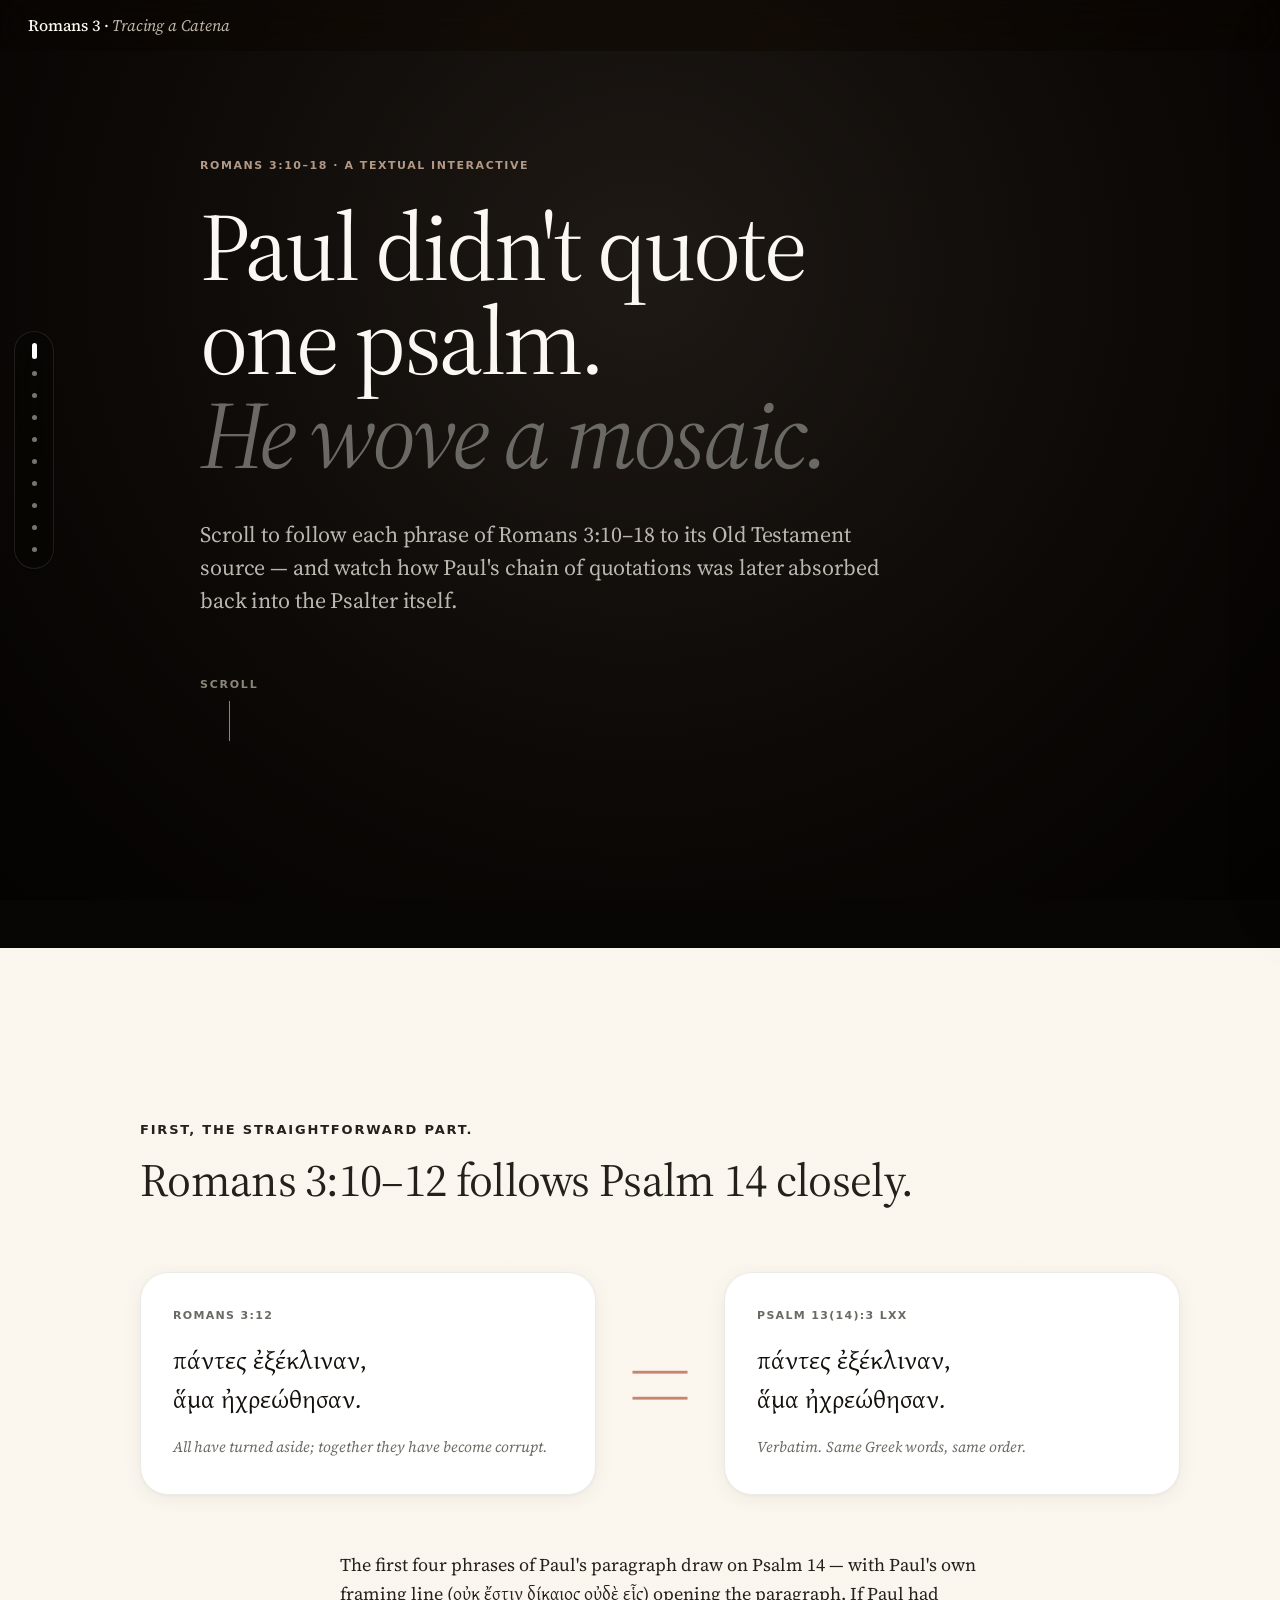
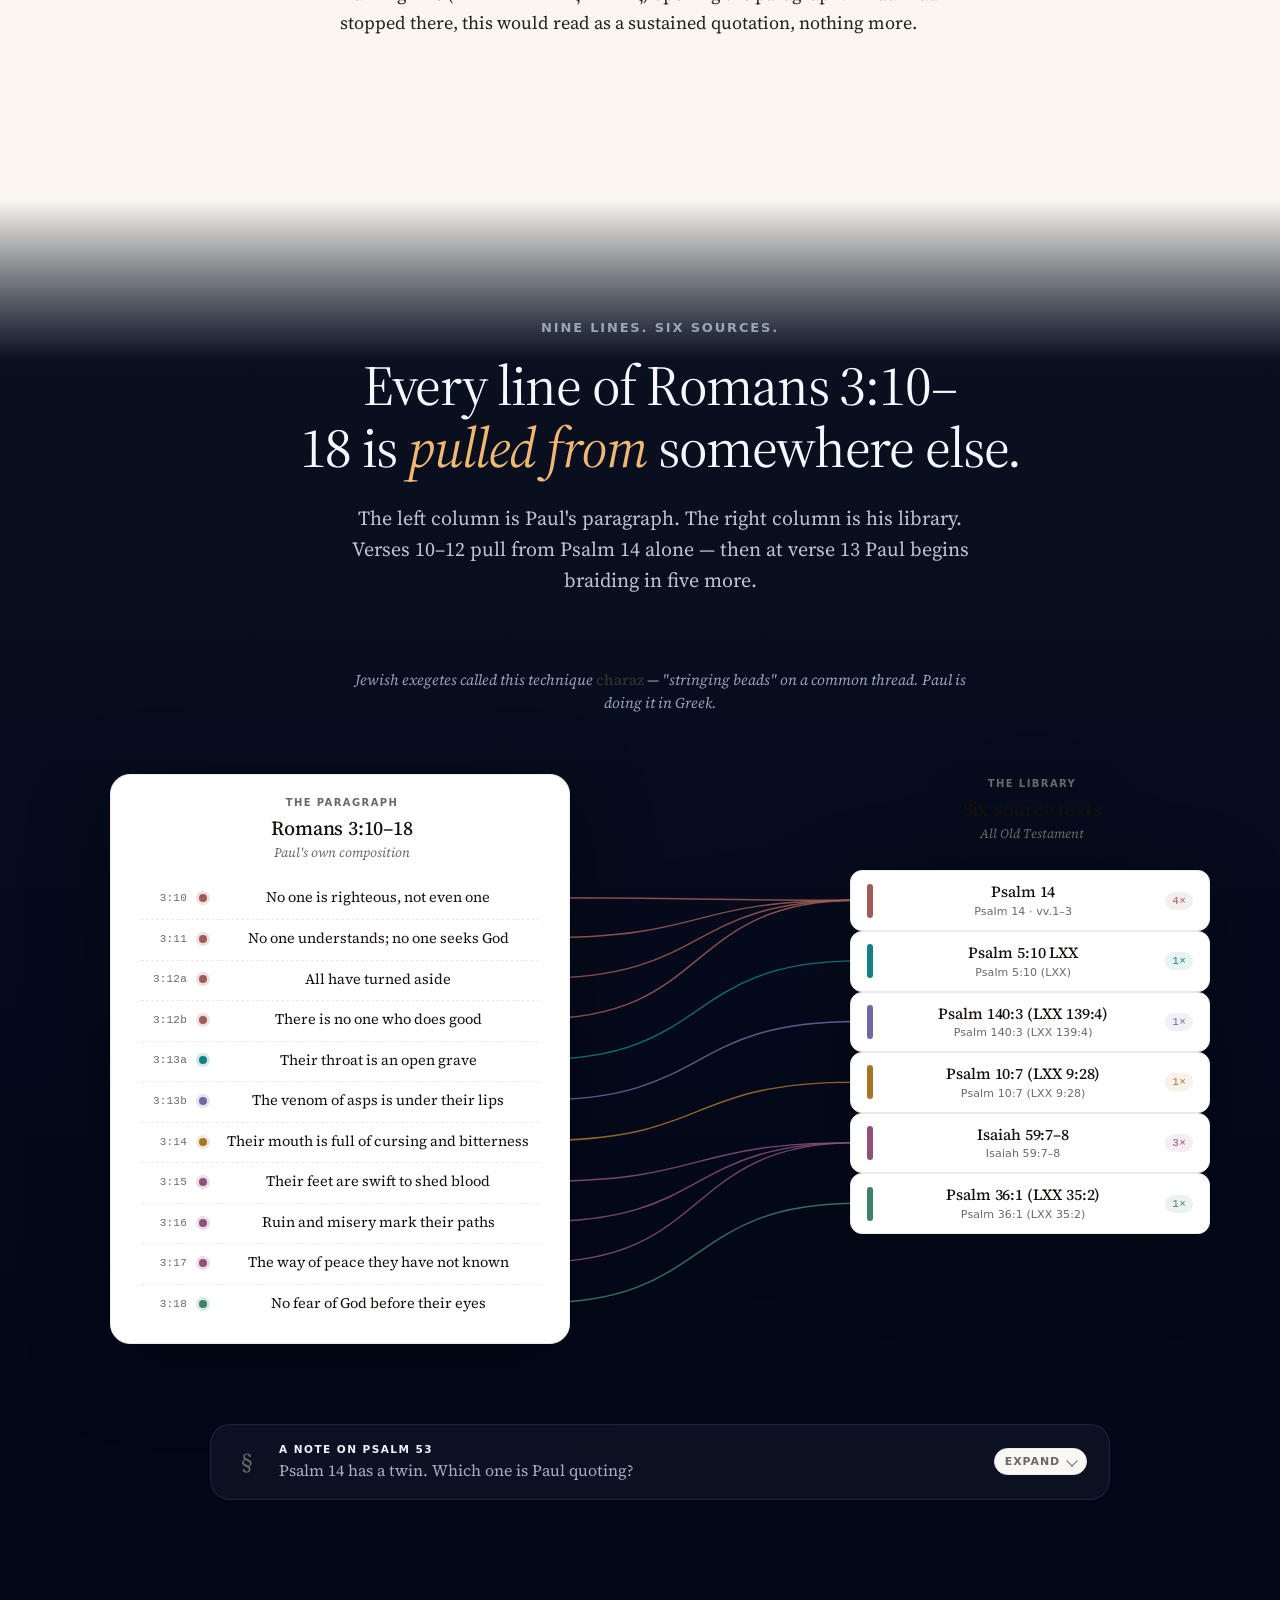
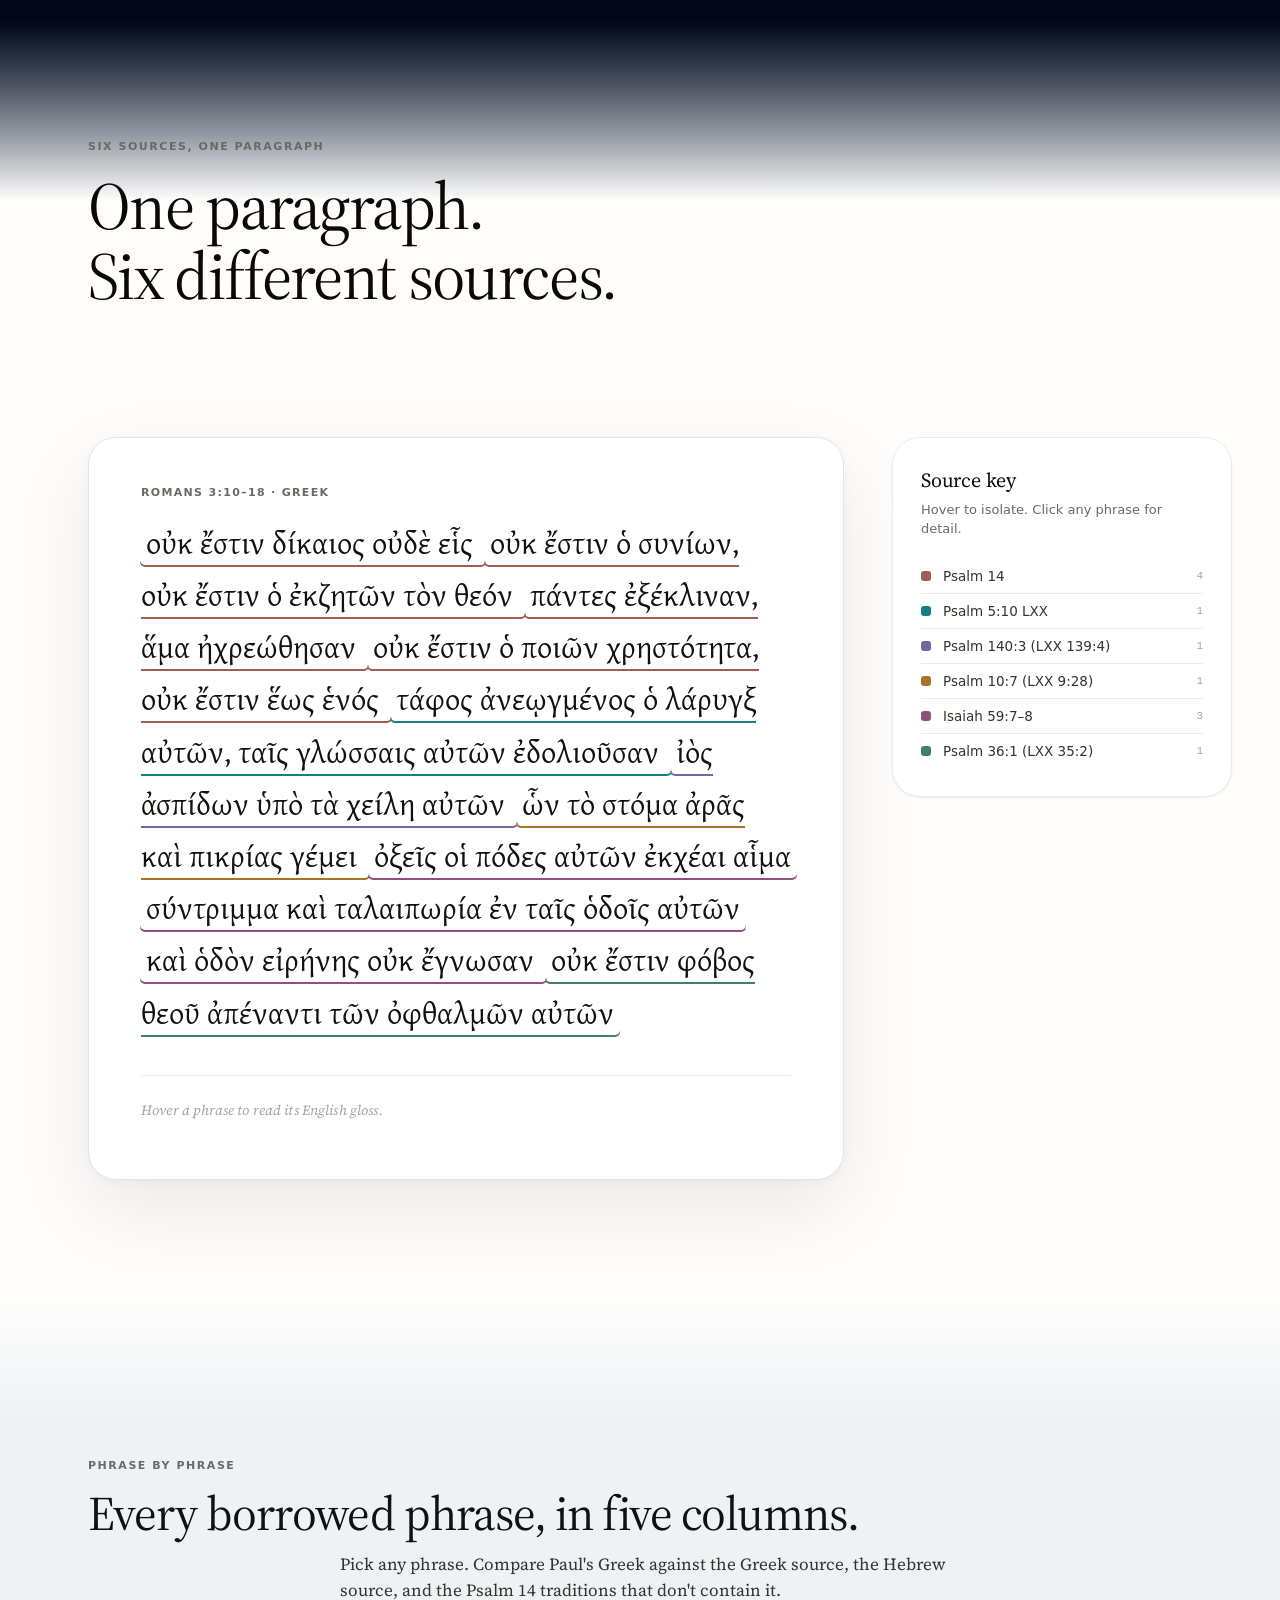
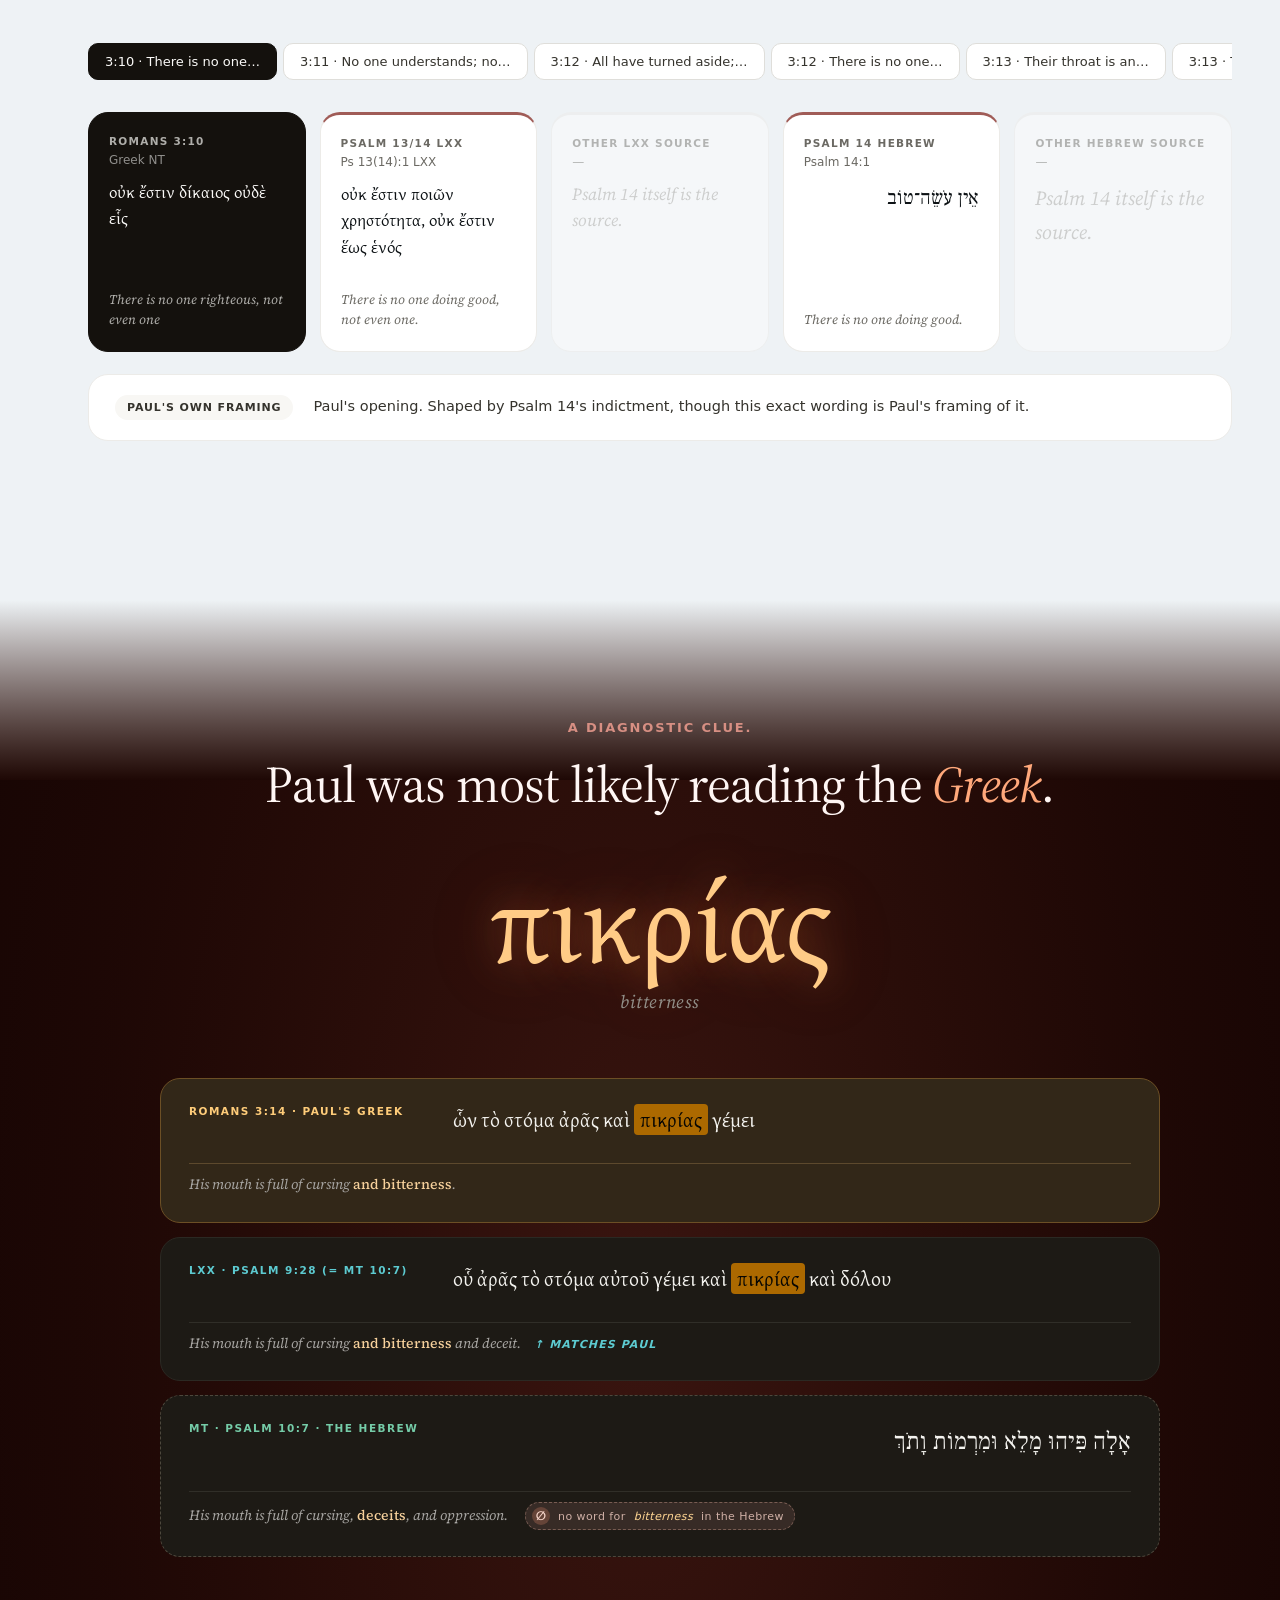
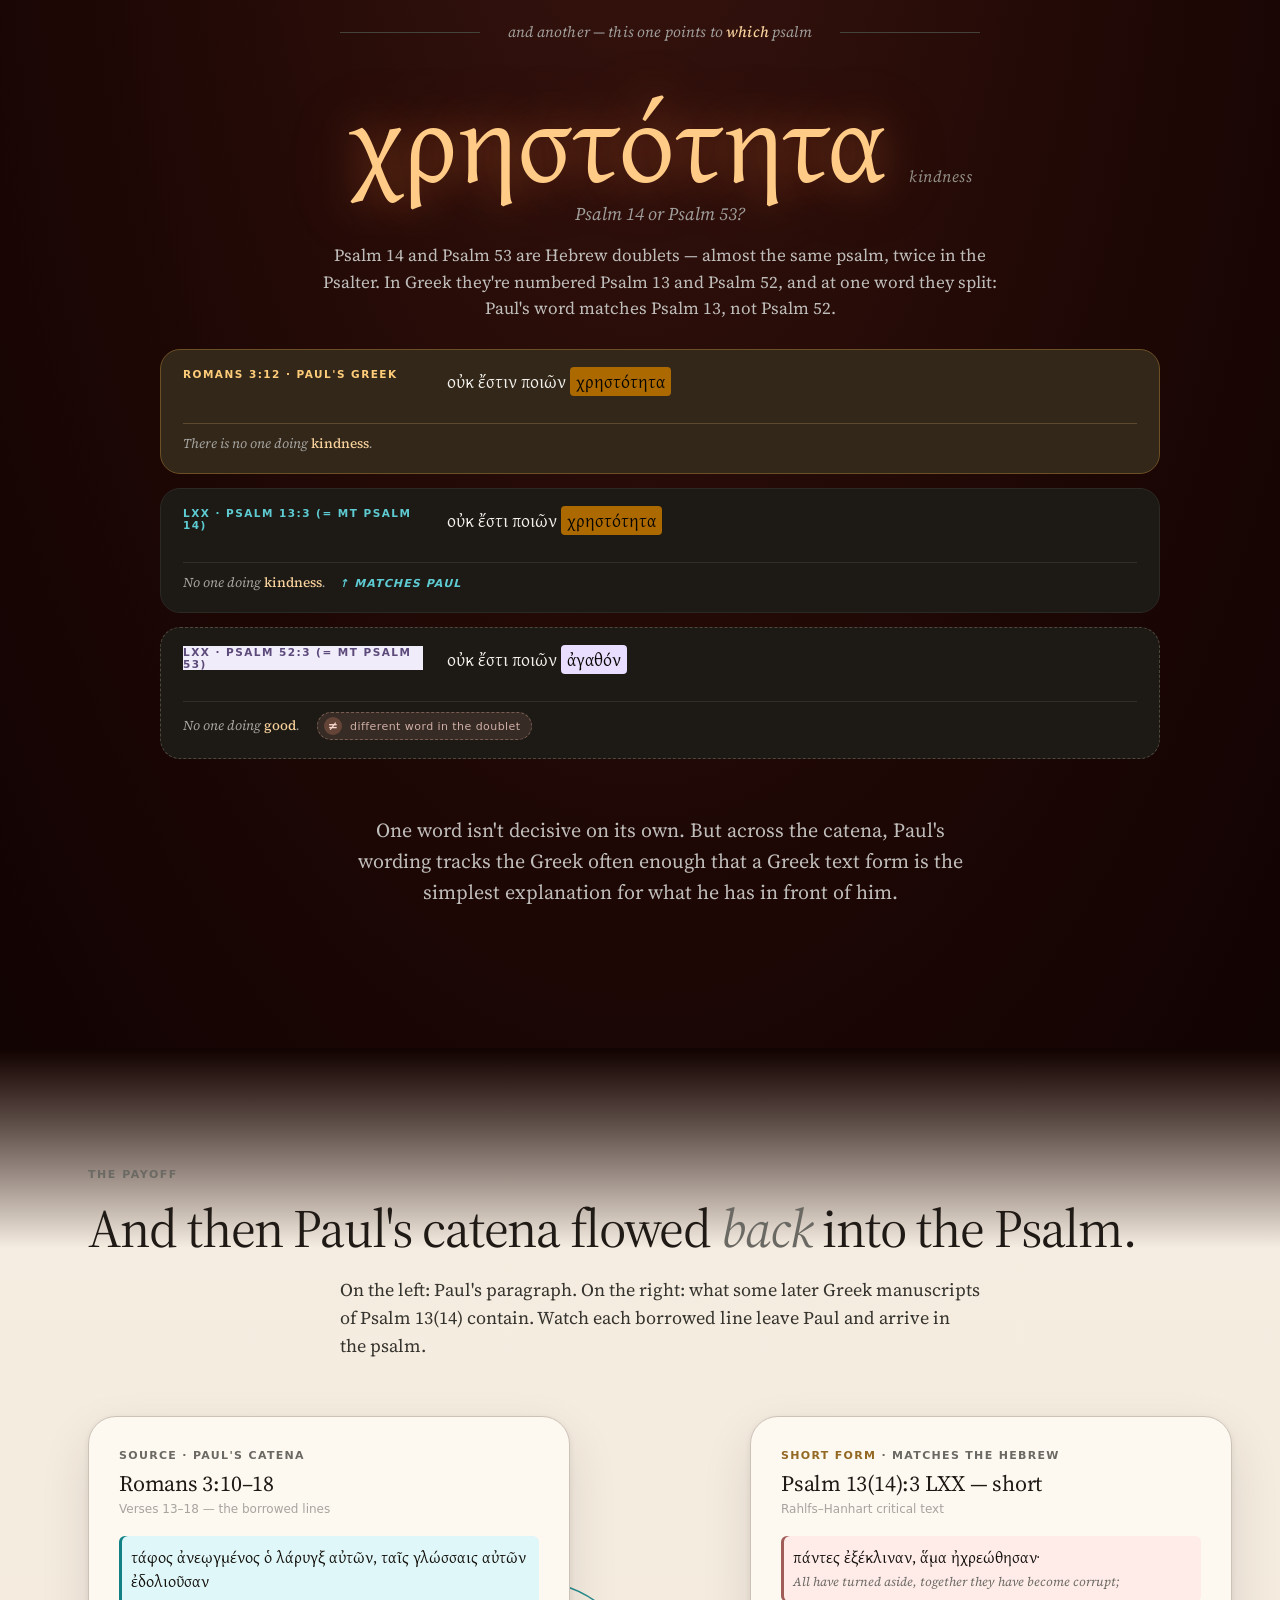
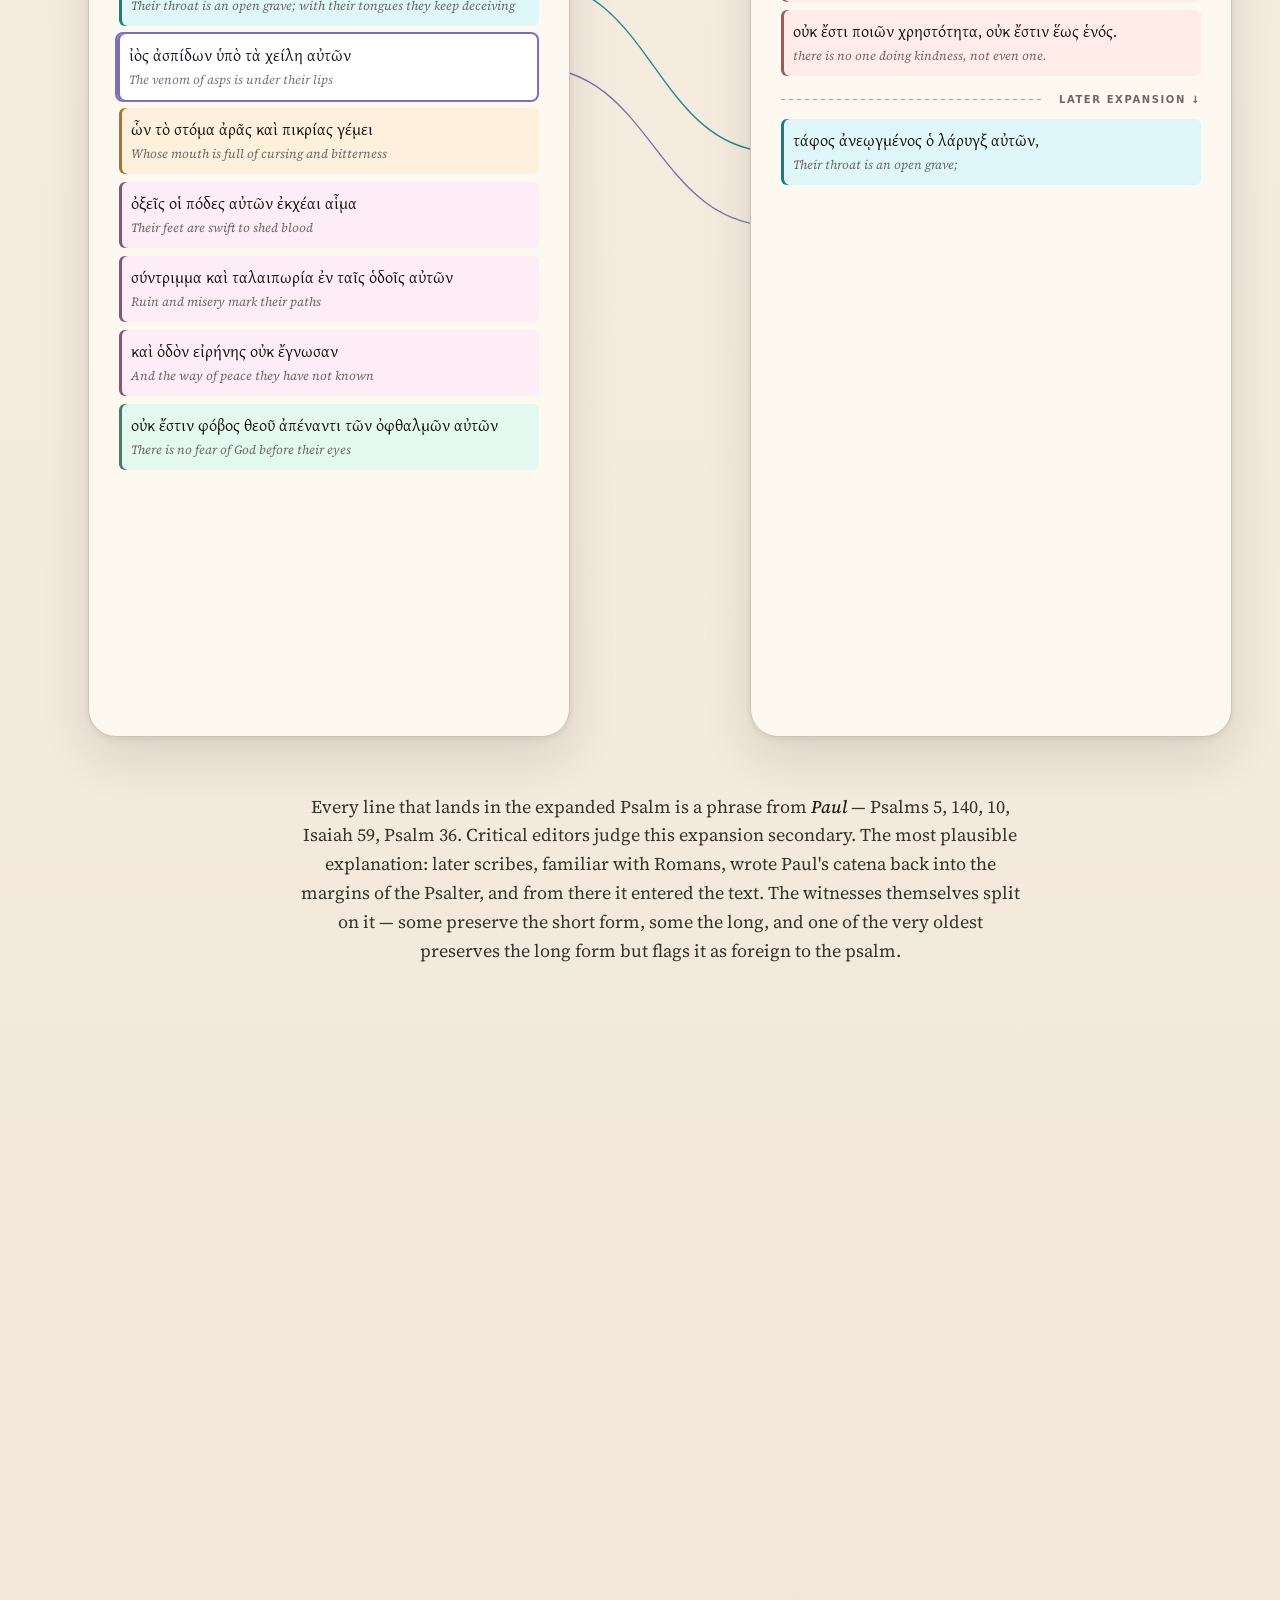
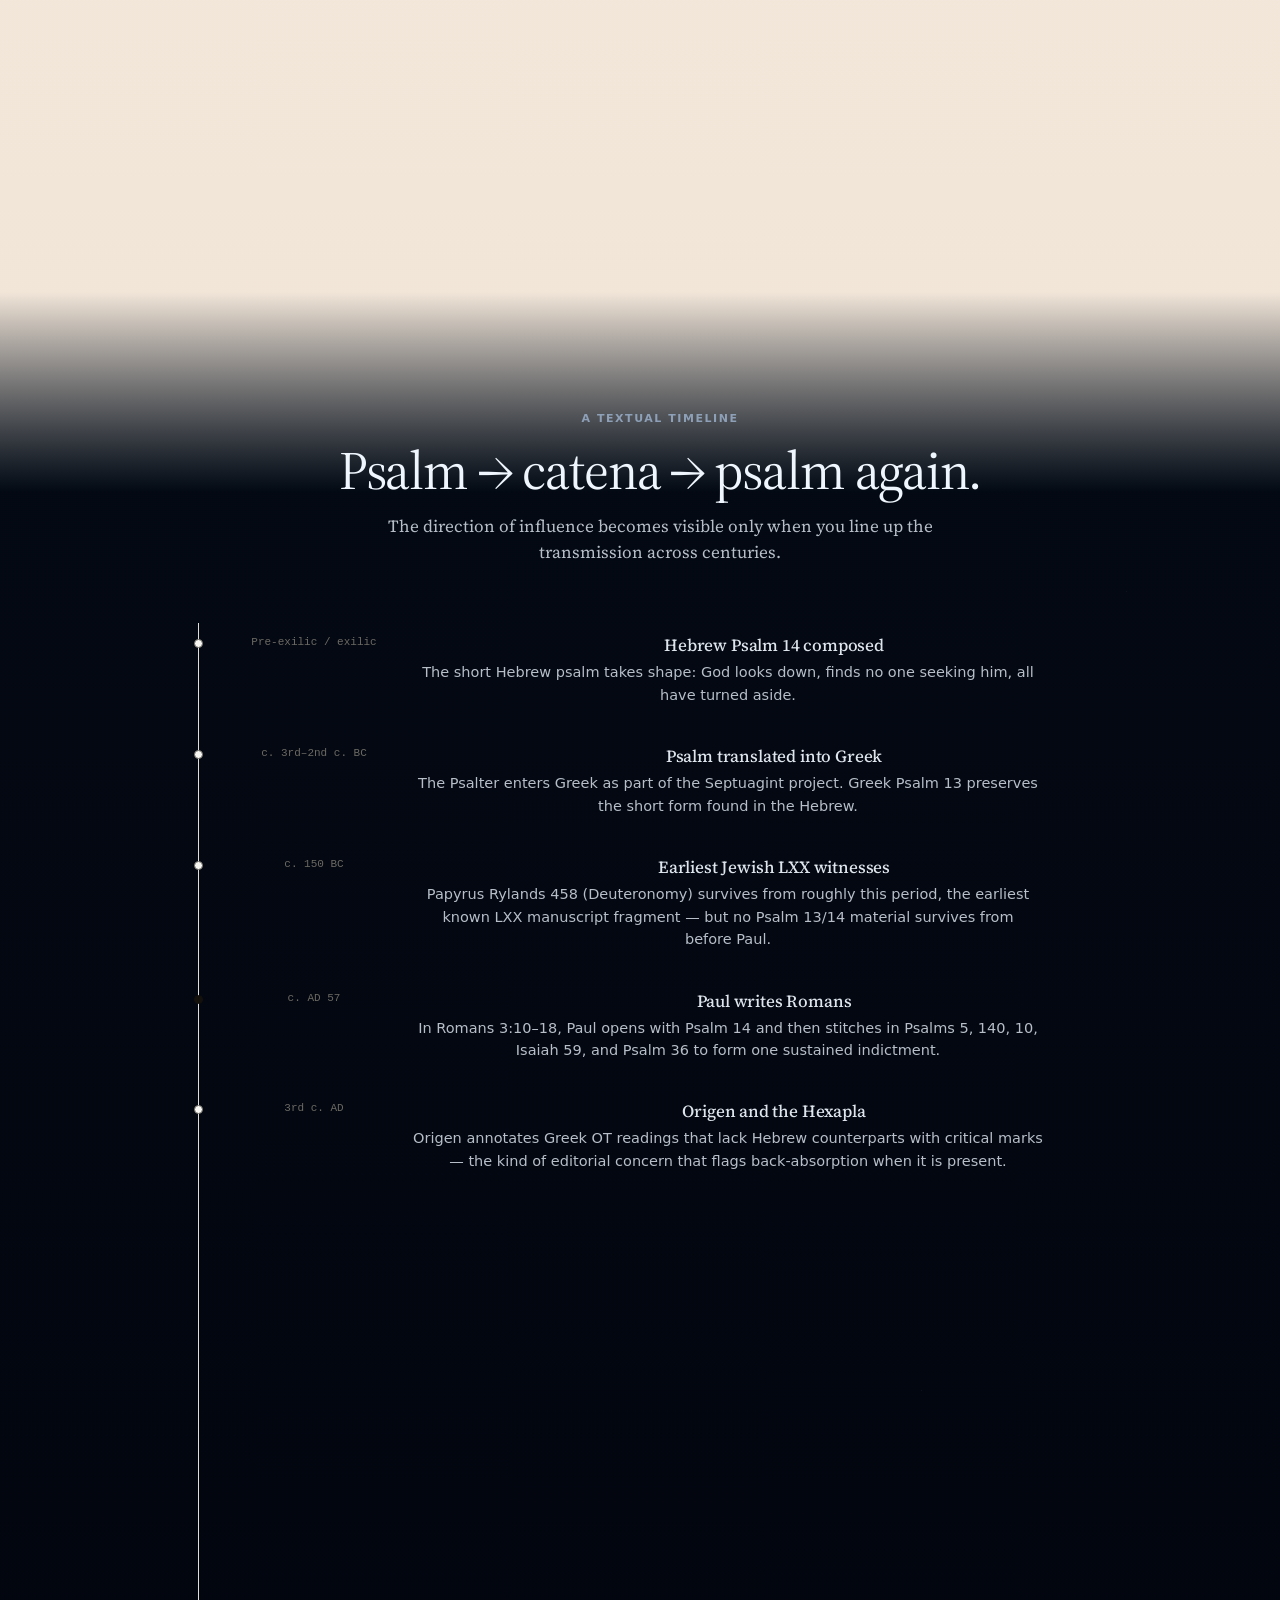
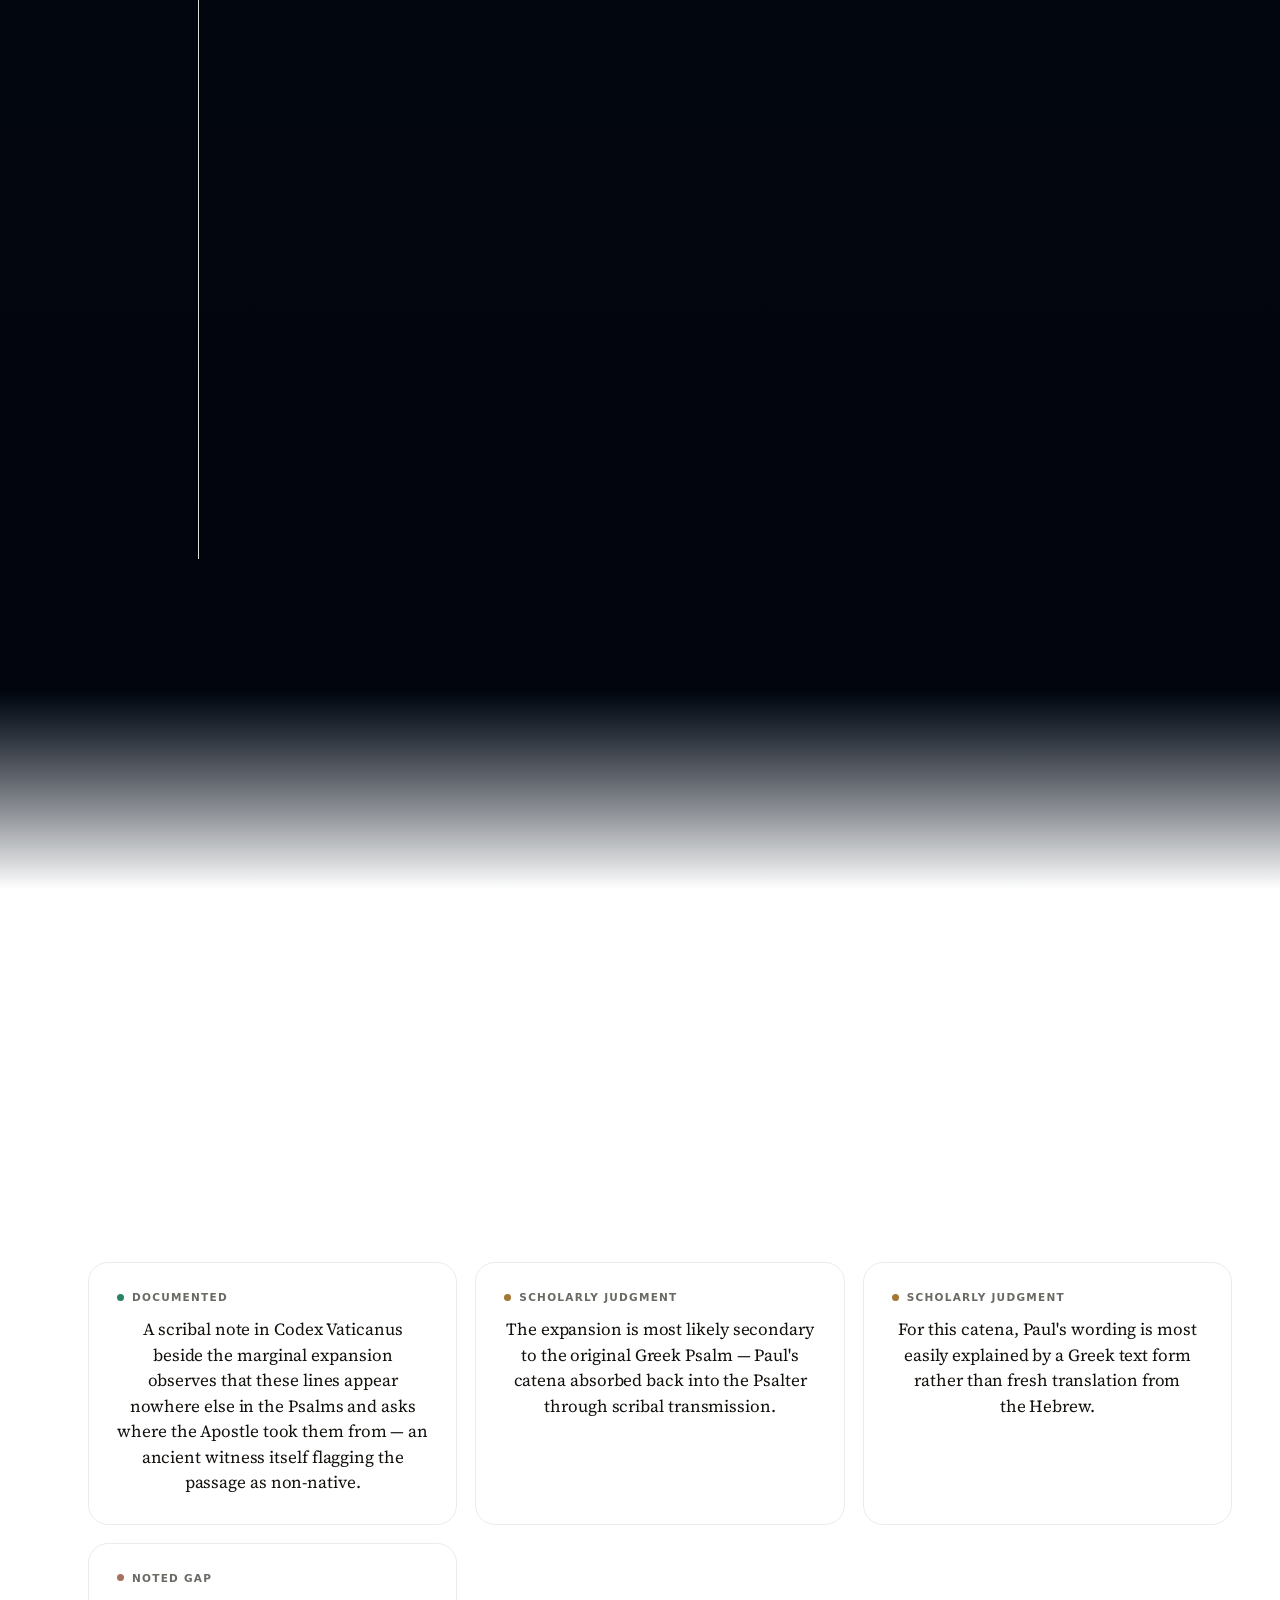
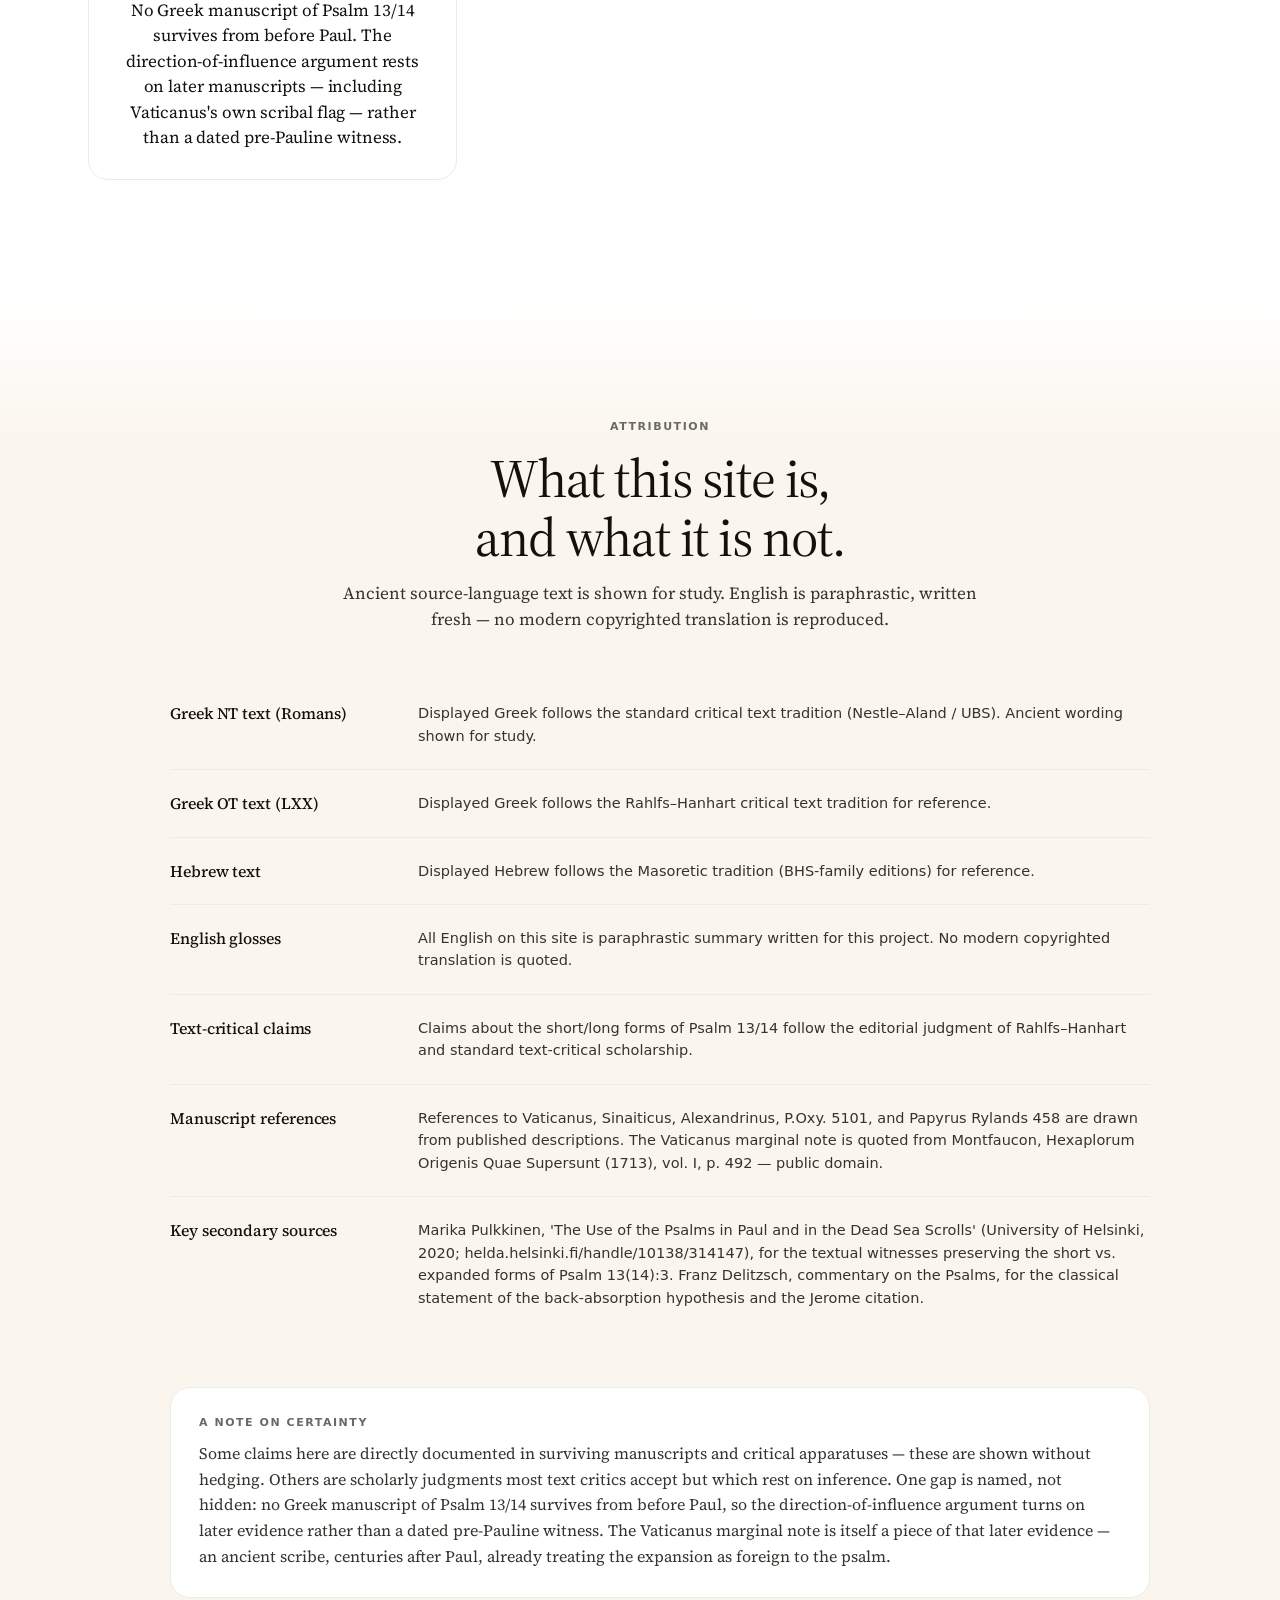
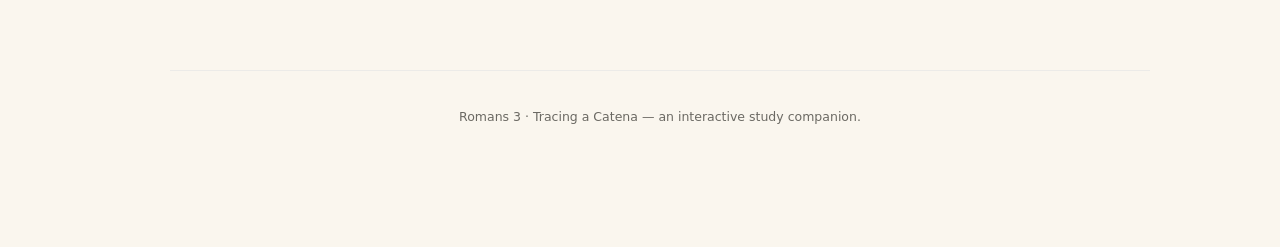
==== commit b5be02c4: "Correct codex attributions; rework Ps 14 vs 53 comparison - Expansion is inline in Codex Sinaiticus," ====
--- a/Romans 3 Textual.html
+++ b/Romans 3 Textual.html
@@ -8,16 +8,13 @@
 <link rel="preconnect" href="https://fonts.gstatic.com" crossorigin>
 <link href="https://fonts.googleapis.com/css2?family=Source+Serif+4:ital,opsz,wght@0,8..60,300;0,8..60,400;0,8..60,500;0,8..60,600;1,8..60,400&family=Gentium+Plus:ital,wght@0,400;0,700;1,400&family=Frank+Ruhl+Libre:wght@300;400;500;600&display=swap" rel="stylesheet">
 <link rel="stylesheet" href="styles.css">
+<link rel="stylesheet" href="chapter-palettes.css">
 </head>
 <body>
 
 <nav class="topnav">
   <div class="topnav-inner">
     <div class="brand">Romans 3 · <em>Tracing a Catena</em></div>
-    <div class="mode-switch">
-      <span>Depth</span>
-      <button class="switch" id="depth-switch" aria-label="Toggle depth mode"></button>
-    </div>
   </div>
   <div class="scroll-progress" id="scroll-progress"></div>
 </nav>
@@ -49,8 +46,8 @@
 <!-- ═══════════════ CHAPTER 2 — THE FIRST CLAIM ═══════════════ -->
 <section class="chapter chapter-claim" data-nav="The psalm" data-ch="2">
   <div class="claim-stage">
-    <div class="claim-kicker reveal">First, the easy part.</div>
-    <div class="claim-lede reveal">Romans 3:10–12 really is Psalm 14.</div>
+    <div class="claim-kicker reveal">First, the straightforward part.</div>
+    <div class="claim-lede reveal">Romans 3:10–12 follows Psalm 14 closely.</div>
     <div class="claim-pair">
       <div class="claim-col reveal" data-delay="100">
         <div class="col-head">Romans 3:12</div>
@@ -64,7 +61,7 @@
         <div class="col-en">Verbatim. Same Greek words, same order.</div>
       </div>
     </div>
-    <p class="claim-tail reveal">The first four phrases of Paul's paragraph walk verse by verse through Psalm 14. If Paul had stopped there, this would be a quotation, nothing more.</p>
+    <p class="claim-tail reveal">The first four phrases of Paul's paragraph draw on Psalm 14 — with Paul's own framing line (<span class="greek">οὐκ ἔστιν δίκαιος οὐδὲ εἷς</span>) opening the paragraph. If Paul had stopped there, this would read as a sustained quotation, nothing more.</p>
   </div>
 </section>
 
@@ -97,7 +94,7 @@
 
       <div class="ha-content">
         <p class="ha-lede">
-          Psalm 14 and Psalm 53 are Hebrew twins — almost the same psalm, copied twice into the Psalter. Psalm 53 sits in what scholars call the <em>Elohistic Psalter</em> and swaps the divine name <em>YHWH</em> for the more generic <em>Elohim</em>, with a reworked judgment line about God scattering the bones of the besieger. They look nearly identical in the verses Paul quotes — so <em>which one</em> is he on? The answer turns out to be hiding in a single word: <a href="#tell-greek-2" class="ha-link" id="ha-to-tell">χρηστότητα</a>.
+          Psalm 14 and Psalm 53 are a doublet — nearly the same psalm preserved twice in the Hebrew Psalter. Psalm 14 sits in Book I; Psalm 53 sits in the <em>Elohistic Psalter</em> (Pss 42–83), which tends to prefer the divine name <em>Elohim</em> over <em>YHWH</em>. Both open identically, so the divine-name difference doesn't appear in verse 1 — it shows up later, and the psalms end differently too. Two fingerprints point to <em>Psalm 14</em> as the one Paul has in hand: the Greek word he uses, <a href="#tell-greek-2" class="ha-link" id="ha-to-tell">χρηστότητα</a>, and the expanded text tradition that later absorbs his catena.
         </p>
 
         <div class="ha-compare">
@@ -106,58 +103,71 @@
           <div class="ha-col ha-col-head"><div class="ha-ps-title">Psalm 14</div><div class="ha-ps-sub">MT numbering · "YHWH" psalm</div></div>
           <div class="ha-col ha-col-head"><div class="ha-ps-title">Psalm 53</div><div class="ha-ps-sub">MT numbering · "Elohim" psalm</div></div>
 
-          <!-- Hebrew row -->
-          <div class="ha-rowlabel"><span class="ha-lang">Hebrew</span><span class="ha-lang-note">Masoretic Text</span></div>
-          <div class="ha-col ha-textcol">
-            <div class="ha-src-ref">Psalm 14:1</div>
-            <div class="ha-text hebrew">אָמַר נָבָל בְּלִבּוֹ אֵין <mark class="ha-hl ha-hl-name">אֱלֹהִים</mark></div>
-            <div class="ha-en">The fool says in his heart, "There is no <em>God</em>."</div>
-            <div class="ha-text hebrew">הִשְׁחִיתוּ הִתְעִיבוּ עֲלִילָה אֵין עֹשֵׂה־טוֹב</div>
-            <div class="ha-en">They act corruptly, their deeds are vile — no one does good.</div>
-          </div>
-          <div class="ha-col ha-textcol">
-            <div class="ha-src-ref">Psalm 53:2</div>
-            <div class="ha-text hebrew">אָמַר נָבָל בְּלִבּוֹ אֵין <mark class="ha-hl ha-hl-name">אֱלֹהִים</mark></div>
-            <div class="ha-en">The fool says in his heart, "There is no <em>God</em>."</div>
-            <div class="ha-text hebrew">הִשְׁחִיתוּ וְהִתְעִיבוּ <mark class="ha-hl ha-hl-swap">עָוֶל</mark> אֵין עֹשֵׂה־טוֹב</div>
-            <div class="ha-en">They act corruptly, their <em>injustice</em> is vile — no one does good. <span class="ha-diff">↑ different word</span></div>
-          </div>
-
-          <!-- Greek row -->
-          <div class="ha-rowlabel"><span class="ha-lang">Greek</span><span class="ha-lang-note">Septuagint (LXX)</span></div>
-          <div class="ha-col ha-textcol">
-            <div class="ha-src-ref">LXX Psalm 13:1</div>
-            <div class="ha-text greek">εἶπεν ἄφρων ἐν καρδίᾳ αὐτοῦ Οὐκ ἔστι θεός· διέφθειραν καὶ ἐβδελύχθησαν ἐν ἐπιτηδεύμασιν, οὐκ ἔστι ποιῶν <mark class="ha-hl ha-hl-key">χρηστότητα</mark></div>
-            <div class="ha-en">There is no God… they are corrupt, their deeds are abominable, no one is doing <em>kindness</em>.</div>
-            <div class="ha-arrow">↑ this is Paul's word</div>
-          </div>
-          <div class="ha-col ha-textcol">
-            <div class="ha-src-ref">LXX Psalm 52:2</div>
-            <div class="ha-text greek">εἶπεν ἄφρων ἐν καρδίᾳ αὐτοῦ Οὐκ ἔστι θεός· διεφθάρησαν καὶ ἐβδελύχθησαν ἐν ἀνομίαις, οὐκ ἔστι ποιῶν <mark class="ha-hl ha-hl-swap">ἀγαθόν</mark></div>
-            <div class="ha-en">There is no God… they are corrupt, their deeds are abominable <em>in lawlessness</em>, no one is doing <em>good</em>.</div>
-            <div class="ha-arrow ha-arrow-neg">≠ different word in the twin</div>
-          </div>
-
-          <!-- Key difference row -->
-          <div class="ha-rowlabel"><span class="ha-lang">What differs</span></div>
+          <!-- Divine-name row -->
+          <div class="ha-rowlabel"><span class="ha-lang">Divine name</span><span class="ha-lang-note">Where the psalms diverge on what to call God</span></div>
+          <div class="ha-col ha-textcol">
+            <div class="ha-src-ref">Psalm 14:4</div>
+            <div class="ha-text hebrew">…וְאֶת־<mark class="ha-hl ha-hl-name">יְהוָה</mark> לֹא קָרָאוּ</div>
+            <div class="ha-en">…and they have not called on <em>YHWH</em>.</div>
+            <div class="ha-src-ref">Psalm 14:7</div>
+            <div class="ha-text hebrew">בְּשׁוּב <mark class="ha-hl ha-hl-name">יְהוָה</mark> שְׁבוּת עַמּוֹ</div>
+            <div class="ha-en">When <em>YHWH</em> restores his people…</div>
+          </div>
+          <div class="ha-col ha-textcol">
+            <div class="ha-src-ref">Psalm 53:5</div>
+            <div class="ha-text hebrew">…וְ<mark class="ha-hl ha-hl-swap">אֱלֹהִים</mark> לֹא קָרָאוּ</div>
+            <div class="ha-en">…and they have not called on <em>Elohim</em>. <span class="ha-diff">↑ YHWH → Elohim</span></div>
+            <div class="ha-src-ref">Psalm 53:7</div>
+            <div class="ha-text hebrew">בְּשׁוּב <mark class="ha-hl ha-hl-swap">אֱלֹהִים</mark> שְׁבוּת עַמּוֹ</div>
+            <div class="ha-en">When <em>Elohim</em> restores his people…</div>
+          </div>
+
+          <!-- Structural divergence row -->
+          <div class="ha-rowlabel"><span class="ha-lang">Structural</span><span class="ha-lang-note">Where content diverges, not just wording</span></div>
+          <div class="ha-col ha-textcol">
+            <div class="ha-src-ref">Psalm 14:5</div>
+            <div class="ha-text hebrew">שָׁם פָּחֲדוּ פָחַד</div>
+            <div class="ha-en">There they are in great fear — where there was no fear.</div>
+          </div>
+          <div class="ha-col ha-textcol">
+            <div class="ha-src-ref">Psalm 53:6</div>
+            <div class="ha-text hebrew"><mark class="ha-hl ha-hl-swap">אֱלֹהִים פִּזַּר עַצְמוֹת חֹנָךְ</mark></div>
+            <div class="ha-en"><em>Elohim scatters the bones of the one who encamps against you.</em> <span class="ha-diff">↑ a reworked judgment line</span></div>
+          </div>
+
+          <!-- Greek row — word-level fingerprint -->
+          <div class="ha-rowlabel"><span class="ha-lang">Paul's word</span><span class="ha-lang-note">Septuagint (LXX)</span></div>
+          <div class="ha-col ha-textcol">
+            <div class="ha-src-ref">LXX Psalm 13:3</div>
+            <div class="ha-text greek">…οὐκ ἔστι ποιῶν <mark class="ha-hl ha-hl-key">χρηστότητα</mark></div>
+            <div class="ha-en">…no one is doing <em>kindness</em>.</div>
+            <div class="ha-arrow">↑ this is Paul's word (Rom 3:12)</div>
+          </div>
+          <div class="ha-col ha-textcol">
+            <div class="ha-src-ref">LXX Psalm 52:4</div>
+            <div class="ha-text greek">…οὐκ ἔστι ποιῶν <mark class="ha-hl ha-hl-swap">ἀγαθόν</mark></div>
+            <div class="ha-en">…no one is doing <em>good</em>.</div>
+            <div class="ha-arrow ha-arrow-neg">≠ different Greek word in the doublet</div>
+          </div>
+
+          <!-- Manuscript history row -->
+          <div class="ha-rowlabel"><span class="ha-lang">Manuscript history</span><span class="ha-lang-note">Which psalm later scribes attached Paul's catena to</span></div>
           <div class="ha-col ha-diffcell">
             <ul>
-              <li><strong>YHWH</strong> is used throughout the surrounding psalms.</li>
-              <li>Verse 5 reads: "they are in great fear where no fear was."</li>
-              <li>The LXX verse 3 was later <em>expanded</em> to include Paul's full catena.</li>
+              <li>The Greek text of Psalm 13 (= MT 14) was later <em>expanded</em> in some witnesses to absorb Paul's full catena.</li>
+              <li>That expansion appears inline in Codex Sinaiticus and in the margin of Codex Vaticanus with a scribal note.</li>
             </ul>
           </div>
           <div class="ha-col ha-diffcell">
             <ul>
-              <li><strong>Elohim</strong> replaces YHWH — a trait of the Elohistic Psalter.</li>
-              <li>Verse 5 rewrites the judgment: God <em>scatters the bones</em> of the besieger.</li>
-              <li>The LXX of Psalm 52 was never expanded with Paul's catena.</li>
+              <li>No comparable expansion is attested, in the witnesses cited by modern editors, for Psalm 52 LXX (= MT 53).</li>
+              <li>Later scribes saw Paul's catena alongside <em>this</em> psalm, not its doublet.</li>
             </ul>
           </div>
         </div>
 
         <p class="ha-verdict">
-          <strong>Verdict:</strong> Paul is on <em>Psalm 14</em> (LXX 13). χρηστότητα is the LXX 13 reading; the LXX 52 doublet has ἀγαθόν instead. And the secondary expansion in Psalm 13 LXX — the one that absorbs Paul's catena back into the psalm — appears only in the Psalm 14 branch, never in its twin.
+          <strong>Taken together:</strong> the divine-name pattern, the reworked judgment line, the Greek word Paul uses, and which Greek psalm the catena attaches to in later manuscripts all point the same direction. Paul is most likely drawing on <em>Psalm 14</em> (LXX 13), not its doublet. No single thread is decisive on its own; together they make a strong case.
         </p>
       </div>
     </details>
@@ -188,11 +198,11 @@
   </div>
 </section>
 
-<!-- ═══════════════ CHAPTER 5 — ALIGNMENT (DEPTH) ═══════════════ -->
-<section class="chapter chapter-align depth-only" data-nav="Alignment" data-ch="5">
+<!-- ═══════════════ CHAPTER 5 — ALIGNMENT ═══════════════ -->
+<section class="chapter chapter-align" data-nav="Alignment" data-ch="5">
   <div class="align-stage">
     <div class="align-head">
-      <div class="eyebrow reveal">Depth layer · Phrase by phrase</div>
+      <div class="eyebrow reveal">Phrase by phrase</div>
       <h2 class="reveal">Every borrowed phrase, in five columns.</h2>
       <p class="reveal">Pick any phrase. Compare Paul's Greek against the Greek source, the Hebrew source, and the Psalm 14 traditions that don't contain it.</p>
     </div>
@@ -247,7 +257,7 @@
     </div>
 
     <div class="tell-divider reveal" data-delay="500">
-      <span class="tell-divider-lbl">and another — this one decides <em>which</em> psalm</span>
+      <span class="tell-divider-lbl">and another — this one points to <em>which</em> psalm</span>
     </div>
 
     <div class="tell-sub reveal" data-delay="600">
@@ -285,7 +295,7 @@
     </div>
 
     <p class="tell-tail reveal">
-      One word isn't proof. But across the catena, Paul's wording tracks the Greek often enough that a Greek text form is the simplest explanation.
+      One word isn't decisive on its own. But across the catena, Paul's wording tracks the Greek often enough that a Greek text form is the simplest explanation for what he has in front of him.
     </p>
   </div>
 </section>
@@ -296,7 +306,7 @@
     <div class="ba-head">
       <div class="eyebrow reveal">The payoff</div>
       <h2 class="reveal">And then Paul's catena flowed <em>back</em> into the Psalm.</h2>
-      <p class="reveal">On the left: Paul's paragraph. On the right: what some later Greek manuscripts of Psalm 13(14) contain. Press <em>play</em> — watch each borrowed line leave Paul and arrive in the psalm.</p>
+      <p class="reveal">On the left: Paul's paragraph. On the right: what some later Greek manuscripts of Psalm 13(14) contain. Watch each borrowed line leave Paul and arrive in the psalm.</p>
     </div>
 
     <div class="ba-controls reveal" data-delay="200">
@@ -335,9 +345,51 @@
 
     <p class="ba-explain reveal">
       Every line that lands in the expanded Psalm is a phrase from <em>Paul</em> — Psalms 5, 140, 10, Isaiah 59, Psalm 36.
-      Critical editors judge this expansion secondary. The simplest explanation: later scribes, familiar with Romans,
-      wrote Paul's catena back into the margins of the Psalter, and from there it entered the text.
+      Critical editors judge this expansion secondary. The most plausible explanation: later scribes, familiar with Romans, wrote Paul's catena back into the margins of the Psalter, and from there it entered the text. The witnesses themselves split on it — some preserve the short form, some the long, and one of the very oldest preserves the long form but flags it as foreign to the psalm.
     </p>
+
+    <!-- What the codices show -->
+    <div class="codices reveal" data-delay="200">
+      <div class="codices-head">
+        <div class="eyebrow">What the codices show</div>
+        <h3>The witnesses disagree — and one of them flags the passage itself.</h3>
+        <p>Four of the most important Greek Psalter witnesses split on whether these lines belong to Psalm 13. The disagreement is itself evidence.</p>
+      </div>
+
+      <div class="codices-grid">
+        <div class="codex-card codex-has">
+          <div class="codex-era">4th c.</div>
+          <div class="codex-name">Codex Sinaiticus <span class="codex-sigil">ℵ</span></div>
+          <div class="codex-state">Has the expansion — inline</div>
+          <p class="codex-body">The earliest surviving continuous Greek Psalter treats the expansion as part of Psalm 13 itself. The catena sits in the body of the text, indistinguishable from the rest of the psalm.</p>
+        </div>
+
+        <div class="codex-card codex-margin">
+          <div class="codex-era">4th c.</div>
+          <div class="codex-name">Codex Vaticanus <span class="codex-sigil">B</span></div>
+          <div class="codex-state">Has the expansion — in the margin, with a note</div>
+          <p class="codex-body">Vaticanus preserves the same lines, but not in the psalm's body. They are written in the margin alongside Psalm 13 — with a scribal note observing that the lines are foreign to the Psalter.</p>
+          <figure class="codex-quote">
+            <blockquote lang="la">nusquam exstant in Psalmis; undenam vero Apostolus excerpserit eos quærendum est.</blockquote>
+            <figcaption>"These lines appear nowhere in the Psalms; where the Apostle took them from must be a subject of inquiry." <span class="codex-quote-attr">— marginal scribal note, Codex Vaticanus (reproduced in Montfaucon, <em>Hexapla</em>, 1713, vol. I, p. 492).</span></figcaption>
+          </figure>
+        </div>
+
+        <div class="codex-card codex-short">
+          <div class="codex-era">5th c.</div>
+          <div class="codex-name">Codex Alexandrinus <span class="codex-sigil">A</span></div>
+          <div class="codex-state">Short form — no expansion</div>
+          <p class="codex-body">Alexandrinus preserves Psalm 13 without the catena — the shorter form that matches the Hebrew. The Lucianic recension likewise transmits the short text.</p>
+        </div>
+
+        <div class="codex-card codex-short">
+          <div class="codex-era">Modern</div>
+          <div class="codex-name">Rahlfs–Hanhart</div>
+          <div class="codex-state">Prints the short form as original</div>
+          <p class="codex-body">The standard critical edition of the Septuagint prints the short form in the body, relegating the expansion to the apparatus and explicitly tying it to Romans 3:13–18.</p>
+        </div>
+      </div>
+    </div>
   </div>
 </section>
 
@@ -378,7 +430,7 @@
     <div class="src-note reveal">
       <div class="eyebrow">A note on certainty</div>
       <p>
-        Some claims here are directly documented in surviving manuscripts and critical apparatuses — these are shown without hedging. Others are scholarly judgments most text critics accept but which rest on inference. Where the argument depends on indirect inference — because no pre-Pauline Greek manuscript of Psalm 13/14 survives — that gap is named, not hidden.
+        Some claims here are directly documented in surviving manuscripts and critical apparatuses — these are shown without hedging. Others are scholarly judgments most text critics accept but which rest on inference. One gap is named, not hidden: no Greek manuscript of Psalm 13/14 survives from before Paul, so the direction-of-influence argument turns on later evidence rather than a dated pre-Pauline witness. The Vaticanus marginal note is itself a piece of that later evidence — an ancient scribe, centuries after Paul, already treating the expansion as foreign to the psalm.
       </p>
     </div>
 
--- a/styles.css
+++ b/styles.css
@@ -148,8 +148,7 @@
   display: flex; align-items: center; justify-content: center;
   position: relative;
 }
-.chapter.depth-only { display: none; }
-body.depth .chapter.depth-only { display: flex; }
+.chapter.depth-only { display: flex; }
 
 /* Reserve left space for the rail so content doesn't clip behind it */
 @media (min-width: 900px) {
@@ -1052,6 +1051,8 @@
   display: flex; justify-content: center; align-items: center; gap: 16px;
   margin-bottom: 36px;
 }
+/* Legacy Play button styles — hidden; autoplay now triggers on view */
+.ba-controls { display: none !important; }
 .ba-play {
   display: inline-flex; align-items: center; gap: 12px;
   padding: 12px 22px 12px 20px;
@@ -1204,6 +1205,119 @@
 }
 .ba-explain em { color: var(--ink); font-style: italic; font-weight: 500; }
 
+/* Codices panel — "What the codices show" */
+.codices {
+  max-width: 1100px;
+  margin: 72px auto 0;
+  padding: 0 24px;
+}
+.codices-head {
+  text-align: center;
+  max-width: 720px;
+  margin: 0 auto 36px;
+}
+.codices-head h3 {
+  font-family: var(--font-display, serif);
+  font-weight: 500;
+  font-size: clamp(22px, 2.4vw, 30px);
+  letter-spacing: -0.01em;
+  line-height: 1.2;
+  margin: 8px 0 12px;
+  color: var(--ink);
+}
+.codices-head p {
+  color: var(--ink-2);
+  font-size: 15px;
+  line-height: 1.55;
+  max-width: 560px;
+  margin: 0 auto;
+  text-wrap: pretty;
+}
+.codices-grid {
+  display: grid;
+  grid-template-columns: repeat(2, 1fr);
+  gap: 18px;
+}
+@media (max-width: 820px) { .codices-grid { grid-template-columns: 1fr; } }
+
+.codex-card {
+  position: relative;
+  background: var(--surface);
+  border-radius: var(--r-lg, 14px);
+  border: 1px solid var(--rule, oklch(0.88 0.01 80));
+  padding: 22px 22px 20px;
+  box-shadow: 0 1px 0 rgba(0,0,0,0.02);
+}
+.codex-card.codex-has    { border-left: 3px solid oklch(0.55 0.09 25); }
+.codex-card.codex-margin { border-left: 3px solid oklch(0.60 0.11 75); }
+.codex-card.codex-short  { border-left: 3px solid oklch(0.55 0.05 200); }
+
+.codex-era {
+  font-size: 11px;
+  letter-spacing: 0.08em;
+  text-transform: uppercase;
+  color: var(--ink-3, var(--ink-2));
+  margin-bottom: 6px;
+  font-variant-numeric: tabular-nums;
+}
+.codex-name {
+  font-family: var(--font-display, serif);
+  font-size: 20px;
+  font-weight: 500;
+  color: var(--ink);
+  margin-bottom: 6px;
+  letter-spacing: -0.01em;
+}
+.codex-sigil {
+  display: inline-block;
+  margin-left: 6px;
+  font-family: var(--font-greek, serif);
+  font-weight: 400;
+  color: var(--ink-2);
+}
+.codex-state {
+  font-size: 12.5px;
+  letter-spacing: 0.04em;
+  text-transform: uppercase;
+  color: var(--ink-2);
+  font-weight: 500;
+  margin-bottom: 10px;
+}
+.codex-body {
+  font-size: 14.5px;
+  line-height: 1.55;
+  color: var(--ink-2);
+  margin: 0;
+  text-wrap: pretty;
+}
+.codex-quote {
+  margin: 14px 0 0;
+  padding: 12px 14px;
+  background: oklch(0.97 0.01 80);
+  border-radius: 8px;
+  border-left: 2px solid oklch(0.60 0.11 75);
+}
+.codex-quote blockquote {
+  margin: 0 0 6px;
+  font-style: italic;
+  font-size: 13.5px;
+  line-height: 1.5;
+  color: var(--ink);
+  font-family: var(--font-display, serif);
+}
+.codex-quote figcaption {
+  font-size: 12.5px;
+  line-height: 1.5;
+  color: var(--ink-2);
+}
+.codex-quote-attr {
+  display: block;
+  margin-top: 4px;
+  font-size: 11.5px;
+  color: var(--ink-3, var(--ink-2));
+  font-style: normal;
+}
+
 /* ═══ CH8 · TIMELINE ═══ */
 .chapter-tl { background: var(--bg-2); }
 .tl-stage { max-width: 960px; width: 100%; }
--- a/chapter-palettes.css
+++ b/chapter-palettes.css
@@ -0,0 +1,347 @@
+/* =========================================================================
+   Chapter Palettes — narrative rhythm pass
+   Each chapter gets its own world: background, ink, accents, motif.
+   Loaded AFTER styles.css so these overrides win.
+   ========================================================================= */
+
+/* ---- Global chapter framing ---- */
+.chapter {
+  /* soft seam between chapters */
+  position: relative;
+  isolation: isolate;
+}
+/* Subtle curtain seam fading from previous chapter's bg into this one */
+.chapter::before {
+  content: "";
+  position: absolute; top: 0; left: 0; right: 0;
+  height: 140px;
+  background: linear-gradient(180deg, var(--seam-from, transparent) 0%, transparent 100%);
+  pointer-events: none;
+  z-index: 0;
+}
+.chapter > * { position: relative; z-index: 1; }
+
+/* =========================================================================
+   CH 1 — HERO · deep graphite. Dramatic open.
+   ========================================================================= */
+.chapter-hero {
+  background: radial-gradient(ellipse at 50% 30%, oklch(0.22 0.012 60) 0%, oklch(0.14 0.008 60) 60%, oklch(0.10 0.008 60) 100%);
+  color: oklch(0.96 0.008 85);
+  --seam-from: transparent;
+}
+.chapter-hero .eyebrow { color: oklch(0.70 0.04 60); }
+.chapter-hero h1 { color: oklch(0.98 0.008 85); }
+.chapter-hero h1 .em em { color: oklch(0.85 0.09 60); font-style: italic; }
+.chapter-hero .dek { color: oklch(0.78 0.012 85); }
+.chapter-hero .scroll-hint { color: oklch(0.62 0.02 85); }
+.chapter-hero .scroll-arrow,
+.chapter-hero .scroll-arrow::before,
+.chapter-hero .scroll-arrow::after { border-color: oklch(0.62 0.02 85); background: oklch(0.62 0.02 85); }
+
+/* Starfield-ish subtle texture */
+.chapter-hero::after {
+  content: "";
+  position: absolute; inset: 0;
+  background-image:
+    radial-gradient(1px 1px at 20% 30%, oklch(1 0 0 / 0.10), transparent 50%),
+    radial-gradient(1px 1px at 80% 70%, oklch(1 0 0 / 0.06), transparent 50%),
+    radial-gradient(1px 1px at 60% 20%, oklch(1 0 0 / 0.08), transparent 50%),
+    radial-gradient(1px 1px at 30% 85%, oklch(1 0 0 / 0.05), transparent 50%),
+    radial-gradient(1px 1px at 90% 45%, oklch(1 0 0 / 0.07), transparent 50%);
+  pointer-events: none;
+  z-index: 0;
+}
+
+/* =========================================================================
+   CH 2 — CLAIM · warm cream (current). Editorial. Intimate.
+   Transition: deep graphite → cream (sharp cut with bleed).
+   ========================================================================= */
+.chapter-claim {
+  background:
+    linear-gradient(180deg, oklch(0.12 0.008 60) 0%, oklch(0.12 0.008 60) 48px, oklch(0.975 0.012 85) 48px, oklch(0.975 0.012 85) 100%);
+  color: oklch(0.18 0.01 85);
+  padding-top: 180px !important;
+}
+.chapter-claim::before { display: none; } /* own bleed handled via gradient */
+.chapter-claim .claim-kicker,
+.chapter-claim .claim-lede,
+.chapter-claim .claim-tail { color: oklch(0.25 0.01 85); }
+.chapter-claim .claim-equals {
+  font-size: clamp(72px, 10vw, 128px);
+  color: oklch(0.68 0.09 40);
+  font-family: var(--serif);
+  font-weight: 300;
+}
+
+/* =========================================================================
+   CH 3 — HINGE · midnight indigo. The thread is the hero.
+   ========================================================================= */
+.chapter-hinge {
+  background: linear-gradient(180deg, oklch(0.18 0.035 265) 0%, oklch(0.13 0.04 265) 100%);
+  color: oklch(0.94 0.01 265);
+  --seam-from: oklch(0.975 0.012 85);
+}
+.chapter-hinge::before {
+  /* seam curtain: cream → midnight */
+  background: linear-gradient(180deg, oklch(0.975 0.012 85) 0%, oklch(0.18 0.035 265) 100%);
+  height: 160px;
+}
+.chapter-hinge .hinge-kicker,
+.chapter-hinge .hinge-foot { color: oklch(0.72 0.03 265); }
+.chapter-hinge .hinge-h { color: oklch(0.98 0.01 265); }
+.chapter-hinge .hinge-h em { color: oklch(0.82 0.11 70); }
+.chapter-hinge .hinge-dek { color: oklch(0.82 0.015 265); }
+/* lift the thread above the dark bg */
+.chapter-hinge .hinge-thread {
+  filter: drop-shadow(0 20px 40px oklch(0 0 0 / 0.35));
+}
+
+/* Hinge aside — translucent plaque on dark */
+.chapter-hinge .hinge-aside {
+  background: oklch(0.22 0.035 265 / 0.6);
+  border-color: oklch(0.40 0.05 265 / 0.4);
+  color: oklch(0.92 0.01 265);
+}
+.chapter-hinge .hinge-aside summary .ha-head { color: oklch(0.96 0.01 265); }
+.chapter-hinge .hinge-aside summary .ha-teaser { color: oklch(0.75 0.03 265); }
+.chapter-hinge .hinge-aside .ha-content { color: oklch(0.88 0.015 265); }
+.chapter-hinge .hinge-aside .ha-content em { color: oklch(0.95 0.01 265); }
+.chapter-hinge .hinge-aside .ha-lede { color: oklch(0.88 0.015 265); }
+.chapter-hinge .hinge-aside .ha-verdict { color: oklch(0.95 0.01 265); }
+
+/* =========================================================================
+   CH 4 — MOSAIC · bright paper white. Editorial spread. Color pops.
+   ========================================================================= */
+.chapter-mosaic {
+  background: oklch(0.995 0.002 85);
+  color: oklch(0.16 0.01 85);
+  --seam-from: oklch(0.13 0.04 265);
+}
+.chapter-mosaic::before {
+  background: linear-gradient(180deg, oklch(0.13 0.04 265) 0%, oklch(0.995 0.002 85) 100%);
+  height: 180px;
+}
+.chapter-mosaic .mosaic-head h2 {
+  color: oklch(0.14 0.01 85);
+}
+.chapter-mosaic .mosaic {
+  background: oklch(1 0 0);
+  border: 1px solid oklch(0.92 0.005 85);
+  box-shadow: 0 30px 80px oklch(0 0 0 / 0.08), 0 2px 10px oklch(0 0 0 / 0.04);
+}
+.chapter-mosaic .mosaic-body.greek {
+  font-size: clamp(24px, 2.4vw, 34px);
+  line-height: 1.7;
+}
+
+/* =========================================================================
+   CH 5 — ALIGNMENT (depth-only) · cool pale slate. Utility mode.
+   ========================================================================= */
+.chapter-align {
+  background: oklch(0.96 0.006 235);
+  color: oklch(0.18 0.01 235);
+  --seam-from: oklch(0.995 0.002 85);
+}
+.chapter-align::before {
+  background: linear-gradient(180deg, oklch(0.995 0.002 85) 0%, oklch(0.96 0.006 235) 100%);
+  height: 120px;
+}
+
+/* =========================================================================
+   CH 6 — TELL · warm oxblood. The word glows. Forensic drama.
+   Already has its own dark styling; re-skin to warm not cool.
+   ========================================================================= */
+.chapter-tell {
+  background: radial-gradient(ellipse at 50% 35%, oklch(0.25 0.06 30) 0%, oklch(0.17 0.04 30) 60%, oklch(0.13 0.03 30) 100%);
+  color: oklch(0.94 0.015 30);
+  --seam-from: oklch(0.96 0.006 235);
+}
+.chapter-tell::before {
+  background: linear-gradient(180deg, oklch(0.96 0.006 235) 0%, oklch(0.17 0.04 30) 100%);
+  height: 180px;
+}
+.chapter-tell .tell-kicker { color: oklch(0.72 0.09 30); }
+.chapter-tell .tell-h { color: oklch(0.98 0.01 30); }
+.chapter-tell .tell-h em { color: oklch(0.82 0.13 45); }
+.chapter-tell #tell-greek,
+.chapter-tell #tell-greek-2 {
+  color: oklch(0.92 0.14 55);
+  text-shadow: 0 0 40px oklch(0.70 0.15 50 / 0.45), 0 0 80px oklch(0.60 0.13 45 / 0.28);
+}
+
+/* =========================================================================
+   CH 7 — BACK-ABSORPTION · parchment / sepia. Archival.
+   ========================================================================= */
+.chapter-ba {
+  background:
+    linear-gradient(180deg, oklch(0.95 0.018 75) 0%, oklch(0.93 0.022 70) 100%);
+  color: oklch(0.22 0.012 65);
+  --seam-from: oklch(0.13 0.03 30);
+}
+.chapter-ba::before {
+  background: linear-gradient(180deg, oklch(0.13 0.03 30) 0%, oklch(0.95 0.018 75) 100%);
+  height: 200px;
+}
+/* subtle paper grain */
+.chapter-ba::after {
+  content: "";
+  position: absolute; inset: 0;
+  background-image:
+    radial-gradient(1px 1px at 12% 18%, oklch(0.30 0.015 65 / 0.06), transparent 60%),
+    radial-gradient(1px 1px at 78% 42%, oklch(0.30 0.015 65 / 0.05), transparent 60%),
+    radial-gradient(1.5px 1.5px at 34% 78%, oklch(0.30 0.015 65 / 0.04), transparent 60%),
+    radial-gradient(1px 1px at 62% 88%, oklch(0.30 0.015 65 / 0.05), transparent 60%),
+    radial-gradient(1px 1px at 88% 22%, oklch(0.30 0.015 65 / 0.04), transparent 60%);
+  pointer-events: none;
+  opacity: 0.7;
+  z-index: 0;
+}
+.chapter-ba .ba-card {
+  background: oklch(0.98 0.012 75);
+  border-color: oklch(0.82 0.02 70);
+  box-shadow: 0 20px 50px oklch(0.25 0.02 65 / 0.12), 0 2px 6px oklch(0.25 0.02 65 / 0.08);
+}
+.chapter-ba .ba-explain em { color: oklch(0.22 0.012 65); }
+
+/* Codices panel sits inside CH 7 — dress it as tagged specimens */
+.chapter-ba .codex-card {
+  background: oklch(0.985 0.012 75);
+  border-color: oklch(0.84 0.02 70);
+}
+.chapter-ba .codex-quote {
+  background: oklch(0.95 0.025 70);
+  border-left-color: oklch(0.55 0.10 55);
+}
+
+/* =========================================================================
+   CH 8 — TIMELINE · deep midnight. Centuries laid out.
+   ========================================================================= */
+.chapter-tl {
+  background: linear-gradient(180deg, oklch(0.14 0.025 255) 0%, oklch(0.11 0.025 260) 100%);
+  color: oklch(0.92 0.012 255);
+  --seam-from: oklch(0.93 0.022 70);
+}
+.chapter-tl::before {
+  background: linear-gradient(180deg, oklch(0.93 0.022 70) 0%, oklch(0.14 0.025 255) 100%);
+  height: 200px;
+}
+.chapter-tl::after {
+  content: "";
+  position: absolute; inset: 0;
+  background-image:
+    radial-gradient(1px 1px at 15% 25%, oklch(1 0 0 / 0.09), transparent 50%),
+    radial-gradient(1px 1px at 72% 55%, oklch(1 0 0 / 0.07), transparent 50%),
+    radial-gradient(1px 1px at 45% 80%, oklch(1 0 0 / 0.06), transparent 50%),
+    radial-gradient(1px 1px at 88% 15%, oklch(1 0 0 / 0.05), transparent 50%),
+    radial-gradient(1px 1px at 25% 68%, oklch(1 0 0 / 0.07), transparent 50%);
+  pointer-events: none;
+  z-index: 0;
+}
+.chapter-tl .eyebrow { color: oklch(0.70 0.04 255); }
+.chapter-tl h2 { color: oklch(0.97 0.012 255); }
+.chapter-tl p { color: oklch(0.80 0.015 255); }
+
+/* =========================================================================
+   CH 9 — EVIDENCE · stark white. Minimal.
+   ========================================================================= */
+.chapter-claims {
+  background: oklch(1 0 0);
+  color: oklch(0.16 0.01 85);
+  --seam-from: oklch(0.11 0.025 260);
+}
+.chapter-claims::before {
+  background: linear-gradient(180deg, oklch(0.11 0.025 260) 0%, oklch(1 0 0) 100%);
+  height: 200px;
+}
+
+/* =========================================================================
+   CH 10 — SOURCES · quiet cream. Closing.
+   ========================================================================= */
+.chapter-sources {
+  background: oklch(0.975 0.012 85);
+  color: oklch(0.18 0.01 85);
+  --seam-from: oklch(1 0 0);
+}
+.chapter-sources::before {
+  background: linear-gradient(180deg, oklch(1 0 0) 0%, oklch(0.975 0.012 85) 100%);
+  height: 140px;
+}
+
+/* =========================================================================
+   Chrome adjustments — topnav/rail adapt to each chapter
+   ========================================================================= */
+/* Use a tinted translucent nav that reads on any bg */
+.topnav { background: oklch(0.12 0.01 85 / 0.30); }
+.topnav .brand,
+.topnav .mode-switch,
+.topnav .mode-switch span { color: oklch(0.98 0.01 85); }
+.topnav .brand em { color: oklch(0.78 0.02 85); }
+.topnav.scrolled { border-bottom-color: oklch(1 0 0 / 0.10); }
+
+/* Rail: readable on any bg */
+.rail-inner {
+  background: oklch(0.12 0.01 85 / 0.55);
+  border-color: oklch(1 0 0 / 0.10);
+  backdrop-filter: saturate(160%) blur(16px);
+  -webkit-backdrop-filter: saturate(160%) blur(16px);
+}
+.nav-dot::before { background: oklch(1 0 0 / 0.45); }
+.nav-dot:hover::before { background: oklch(1 0 0 / 0.85); }
+.nav-dot.active::before { background: oklch(1 0 0); }
+.nav-dot .lbl {
+  background: oklch(0.14 0.01 85 / 0.92);
+  color: oklch(0.98 0.01 85);
+  border-color: oklch(1 0 0 / 0.08);
+}
+
+/* =========================================================================
+   Typographic rhythm — vary scale between chapters so none feels the same
+   ========================================================================= */
+.chapter-hero h1 {
+  font-size: clamp(44px, 7.5vw, 108px);
+  line-height: 0.98;
+  letter-spacing: -0.03em;
+}
+.chapter-claim .claim-lede {
+  font-size: clamp(28px, 3.6vw, 48px);
+  line-height: 1.18;
+  letter-spacing: -0.015em;
+}
+.chapter-hinge .hinge-h {
+  font-size: clamp(30px, 4.4vw, 60px);
+  line-height: 1.1;
+  letter-spacing: -0.02em;
+}
+.chapter-mosaic .mosaic-head h2 {
+  font-size: clamp(36px, 5.2vw, 72px);
+  line-height: 1.05;
+  letter-spacing: -0.025em;
+}
+.chapter-tell .tell-h {
+  font-size: clamp(30px, 4vw, 54px);
+  line-height: 1.15;
+  letter-spacing: -0.015em;
+}
+.chapter-tell #tell-greek,
+.chapter-tell #tell-greek-2 {
+  font-size: clamp(64px, 9vw, 128px);
+  letter-spacing: -0.01em;
+  line-height: 1;
+}
+.chapter-ba h2,
+.chapter-tl h2,
+.chapter-claims h2,
+.chapter-sources h2 {
+  font-size: clamp(32px, 4.2vw, 56px);
+  line-height: 1.1;
+  letter-spacing: -0.02em;
+}
+
+/* Scroll progress gets a warm accent */
+.scroll-progress { background: oklch(0.75 0.15 50); }
+
+/* Prevent huge padding eating mobile */
+@media (max-width: 720px) {
+  .chapter { padding-top: 96px; padding-bottom: 96px; }
+  .chapter-claim { padding-top: 130px !important; }
+}
